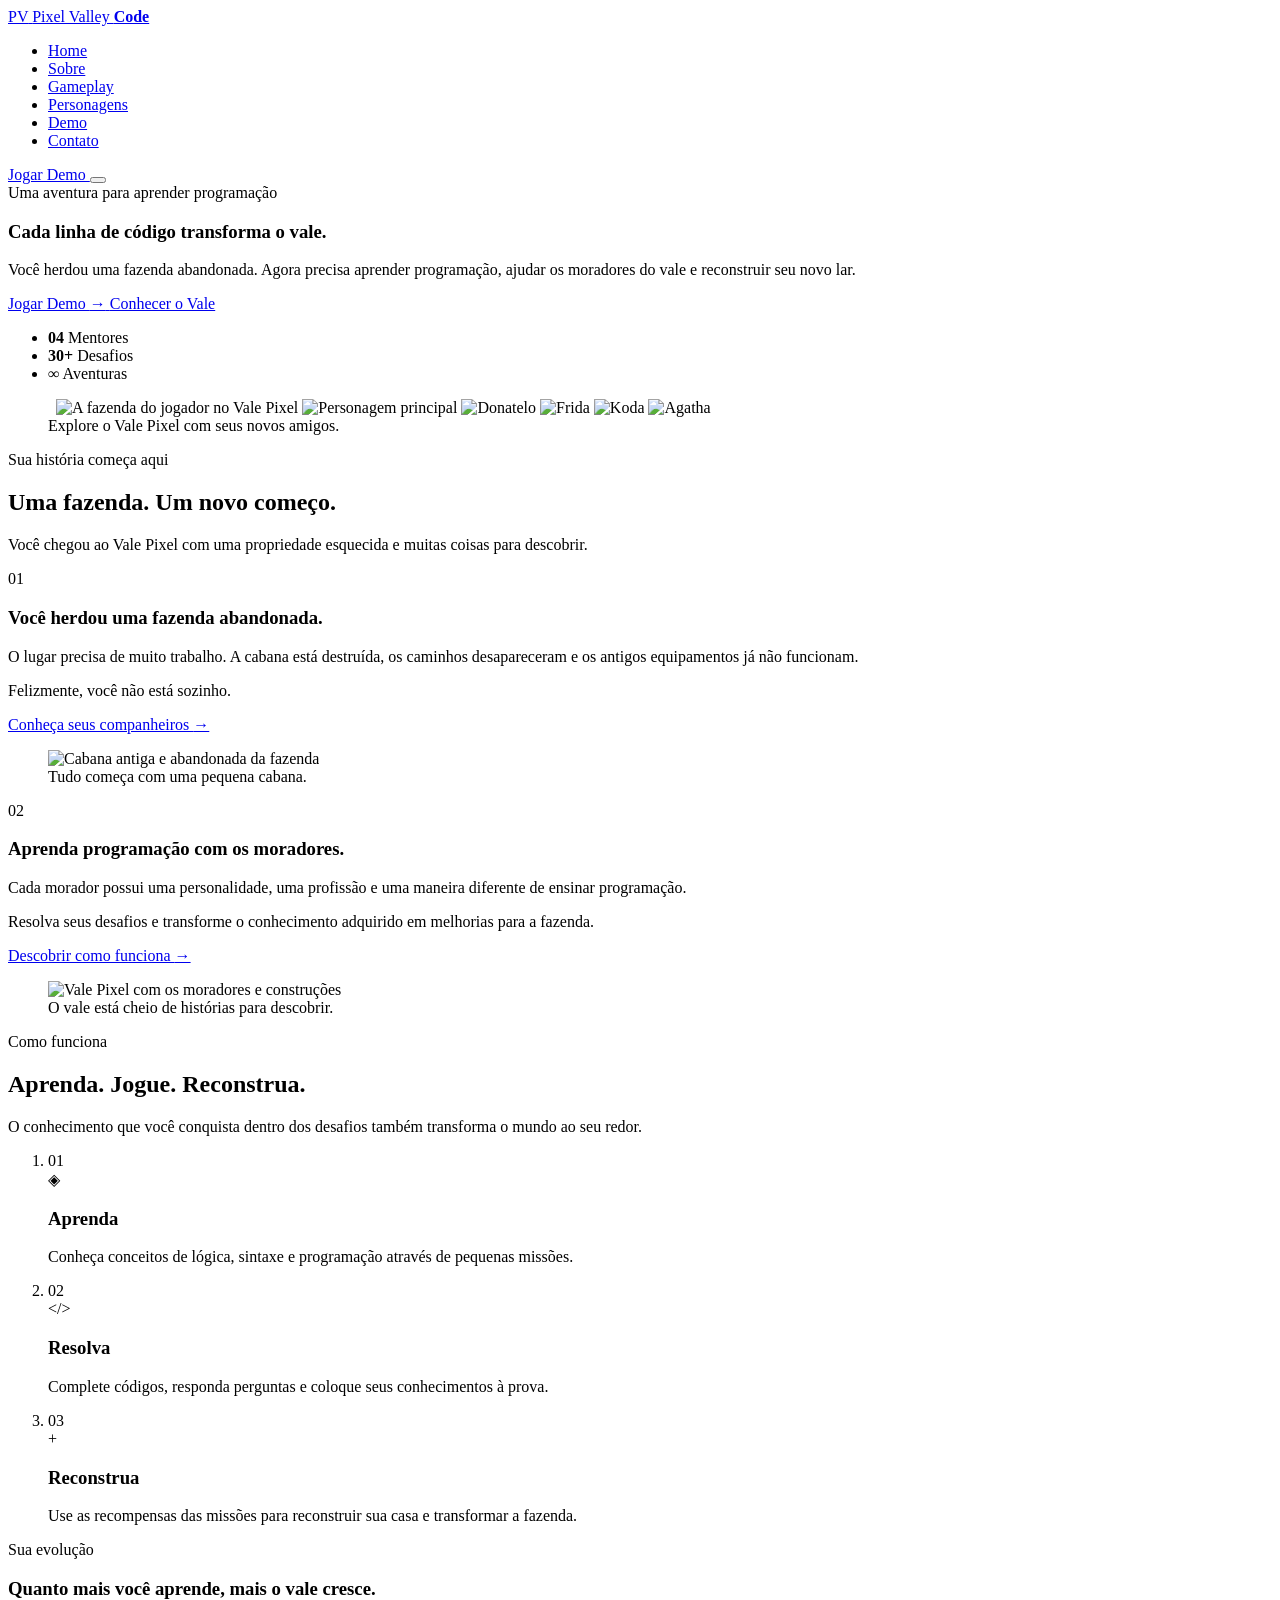
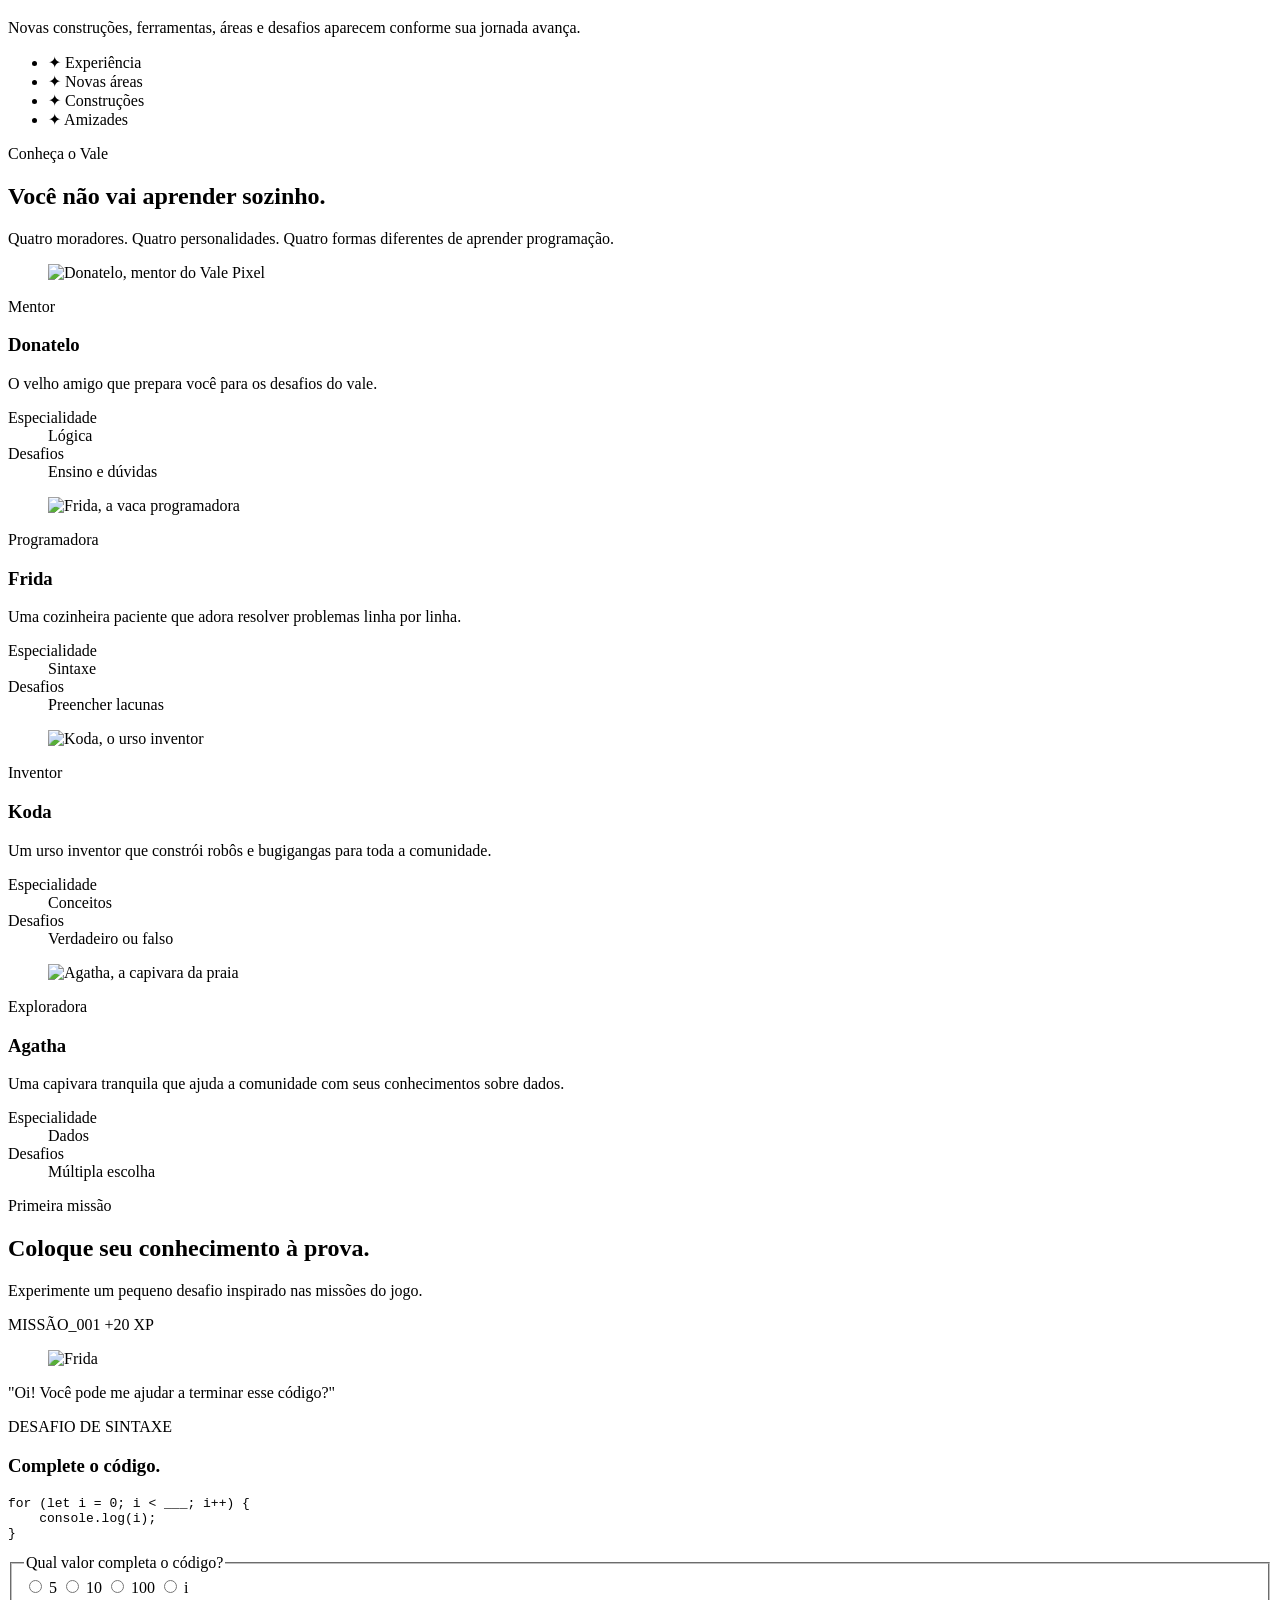
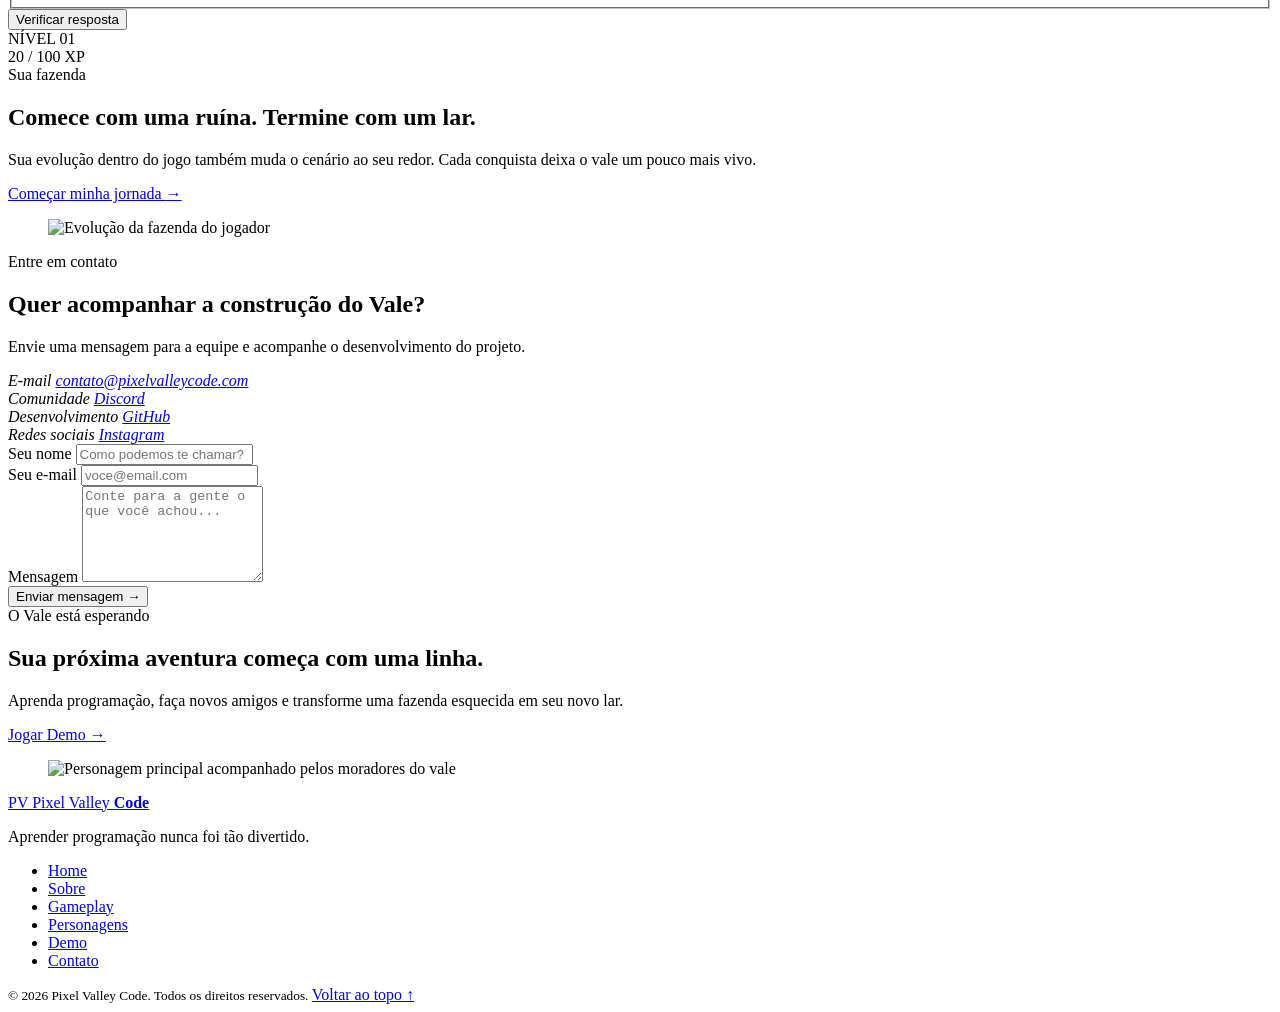
==== pages/index.html @ 8cbbdefa "feat: add initial HTML structure for Pixel Valley Code landing page" ====
<!DOCTYPE html>
<html lang="pt-BR">

<head>
    <meta charset="UTF-8">
    <meta name="viewport" content="width=device-width, initial-scale=1.0">

    <meta
        name="description"
        content="Pixel Valley Code é uma aventura em pixel art onde você aprende programação enquanto reconstrói uma fazenda."
    >

    <meta name="theme-color" content="#0F2F0B">

    <title>Pixel Valley Code — Aprenda. Explore. Construa.</title>

    <link rel="preconnect" href="https://fonts.googleapis.com">
    <link rel="preconnect" href="https://fonts.gstatic.com" crossorigin>

    <link
        href="https://fonts.googleapis.com/css2?family=Inter:wght@400;500;600;700;800;900&family=Silkscreen:wght@400;700&display=swap"
        rel="stylesheet"
    >

    <link rel="stylesheet" href="style.css">
</head>

<body>

    <header class="site-header">

        <div class="container">

            <a href="#home" class="logo" aria-label="Pixel Valley Code - início">

                <span class="logo__pixel">PV</span>

                <span class="logo__text">
                    Pixel Valley
                    <strong>Code</strong>
                </span>

            </a>

            <nav class="site-navigation" aria-label="Navegação principal">

                <ul class="site-navigation__list">

                    <li>
                        <a href="#home" class="site-navigation__link">
                            Home
                        </a>
                    </li>

                    <li>
                        <a href="#sobre" class="site-navigation__link">
                            Sobre
                        </a>
                    </li>

                    <li>
                        <a href="#gameplay" class="site-navigation__link">
                            Gameplay
                        </a>
                    </li>

                    <li>
                        <a href="#personagens" class="site-navigation__link">
                            Personagens
                        </a>
                    </li>

                    <li>
                        <a href="#demo" class="site-navigation__link">
                            Demo
                        </a>
                    </li>

                    <li>
                        <a href="#contato" class="site-navigation__link">
                            Contato
                        </a>
                    </li>

                </ul>

            </nav>

            <a href="#demo" class="button button--small">
                Jogar Demo
            </a>

            <button
                type="button"
                class="menu-toggle"
                aria-label="Abrir menu"
                aria-expanded="false"
                aria-controls="main-navigation"
            >
                <span></span>
                <span></span>
                <span></span>
            </button>

        </div>

    </header>

    <main>

        <section id="home" class="hero">

            <div class="hero__background" aria-hidden="true">

                <span class="hero__sun"></span>

                <span class="hero__cloud hero__cloud--one"></span>
                <span class="hero__cloud hero__cloud--two"></span>

                <span class="hero__mountain hero__mountain--one"></span>
                <span class="hero__mountain hero__mountain--two"></span>

            </div>

            <div class="container hero__container">

                <article class="hero__content">

                    <span class="eyebrow">
                        Uma aventura para aprender programação
                    </span>

                    <h1 class="hero__title">
                        Cada linha de código
                        <span>transforma o vale.</span>
                    </h1>

                    <p class="hero__description">
                        Você herdou uma fazenda abandonada. Agora precisa aprender programação, ajudar os moradores do vale e reconstruir seu novo lar.
                    </p>

                    <div class="hero__actions">

                        <a href="#demo" class="button button--primary">
                            Jogar Demo
                            <span aria-hidden="true">→</span>
                        </a>

                        <a href="#sobre" class="button button--ghost">
                            Conhecer o Vale
                        </a>

                    </div>

                    <ul class="hero__stats" aria-label="Informações sobre o jogo">

                        <li>
                            <strong>04</strong>
                            <span>Mentores</span>
                        </li>

                        <li>
                            <strong>30+</strong>
                            <span>Desafios</span>
                        </li>

                        <li>
                            <strong>∞</strong>
                            <span>Aventuras</span>
                        </li>

                    </ul>

                </article>

                <figure class="hero__scene">

                    <span class="scene__cloud scene__cloud--one" aria-hidden="true"></span>
                    <span class="scene__cloud scene__cloud--two" aria-hidden="true"></span>

                    <img
                        src="assets/images/mountains.png"
                        alt=""
                        class="scene__mountains"
                    >

                    <img
                        src="assets/images/trees.png"
                        alt=""
                        class="scene__trees"
                    >

                    <img
                        src="assets/images/farm.png"
                        alt="A fazenda do jogador no Vale Pixel"
                        class="scene__farm"
                    >

                    <img
                        src="assets/images/player.png"
                        alt="Personagem principal"
                        class="scene__player"
                    >

                    <img
                        src="assets/images/donatelo.png"
                        alt="Donatelo"
                        class="scene__character scene__character--donatelo"
                    >

                    <img
                        src="assets/images/frida.png"
                        alt="Frida"
                        class="scene__character scene__character--frida"
                    >

                    <img
                        src="assets/images/koda.png"
                        alt="Koda"
                        class="scene__character scene__character--koda"
                    >

                    <img
                        src="assets/images/agatha.png"
                        alt="Agatha"
                        class="scene__character scene__character--agatha"
                    >

                    <span class="scene__grass" aria-hidden="true"></span>

                    <figcaption>
                        Explore o Vale Pixel com seus novos amigos.
                    </figcaption>

                </figure>

            </div>

        </section>

        <section id="sobre" class="story section">

            <div class="container">

                <header class="section-header">

                    <span class="eyebrow">
                        Sua história começa aqui
                    </span>

                    <h2>
                        Uma fazenda.
                        <span>Um novo começo.</span>
                    </h2>

                    <p>
                        Você chegou ao Vale Pixel com uma propriedade esquecida e muitas coisas para descobrir.
                    </p>

                </header>

                <div class="story__content">

                    <article class="story__text">

                        <span class="story__number">
                            01
                        </span>

                        <h3>
                            Você herdou uma fazenda abandonada.
                        </h3>

                        <p>
                            O lugar precisa de muito trabalho. A cabana está destruída, os caminhos desapareceram e os antigos equipamentos já não funcionam.
                        </p>

                        <p>
                            Felizmente, você não está sozinho.
                        </p>

                        <a href="#personagens" class="text-link">
                            Conheça seus companheiros
                            <span aria-hidden="true">→</span>
                        </a>

                    </article>

                    <figure class="story__image">

                        <img
                            src="assets/images/cabin-old.png"
                            alt="Cabana antiga e abandonada da fazenda"
                        >

                        <figcaption>
                            Tudo começa com uma pequena cabana.
                        </figcaption>

                    </figure>

                </div>

                <div class="story__content story__content--reverse">

                    <article class="story__text">

                        <span class="story__number">
                            02
                        </span>

                        <h3>
                            Aprenda programação com os moradores.
                        </h3>

                        <p>
                            Cada morador possui uma personalidade, uma profissão e uma maneira diferente de ensinar programação.
                        </p>

                        <p>
                            Resolva seus desafios e transforme o conhecimento adquirido em melhorias para a fazenda.
                        </p>

                        <a href="#gameplay" class="text-link">
                            Descobrir como funciona
                            <span aria-hidden="true">→</span>
                        </a>

                    </article>

                    <figure class="story__image">

                        <img
                            src="assets/images/valley.png"
                            alt="Vale Pixel com os moradores e construções"
                        >

                        <figcaption>
                            O vale está cheio de histórias para descobrir.
                        </figcaption>

                    </figure>

                </div>

            </div>

        </section>

        <section id="gameplay" class="gameplay section">

            <div class="container">

                <header class="section-header section-header--center">

                    <span class="eyebrow">
                        Como funciona
                    </span>

                    <h2>
                        Aprenda.
                        <span>Jogue. Reconstrua.</span>
                    </h2>

                    <p>
                        O conhecimento que você conquista dentro dos desafios também transforma o mundo ao seu redor.
                    </p>

                </header>

                <ol class="gameplay__steps">

                    <li class="gameplay-card">

                        <span class="gameplay-card__number">
                            01
                        </span>

                        <div class="gameplay-card__icon" aria-hidden="true">
                            ◈
                        </div>

                        <h3>
                            Aprenda
                        </h3>

                        <p>
                            Conheça conceitos de lógica, sintaxe e programação através de pequenas missões.
                        </p>

                    </li>

                    <li class="gameplay-card">

                        <span class="gameplay-card__number">
                            02
                        </span>

                        <div class="gameplay-card__icon" aria-hidden="true">
                            &lt;/&gt;
                        </div>

                        <h3>
                            Resolva
                        </h3>

                        <p>
                            Complete códigos, responda perguntas e coloque seus conhecimentos à prova.
                        </p>

                    </li>

                    <li class="gameplay-card">

                        <span class="gameplay-card__number">
                            03
                        </span>

                        <div class="gameplay-card__icon" aria-hidden="true">
                            +
                        </div>

                        <h3>
                            Reconstrua
                        </h3>

                        <p>
                            Use as recompensas das missões para reconstruir sua casa e transformar a fazenda.
                        </p>

                    </li>

                </ol>

                <aside class="gameplay__reward">

                    <div>

                        <span class="eyebrow">
                            Sua evolução
                        </span>

                        <h3>
                            Quanto mais você aprende, mais o vale cresce.
                        </h3>

                        <p>
                            Novas construções, ferramentas, áreas e desafios aparecem conforme sua jornada avança.
                        </p>

                    </div>

                    <ul>

                        <li>
                            <span aria-hidden="true">✦</span>
                            Experiência
                        </li>

                        <li>
                            <span aria-hidden="true">✦</span>
                            Novas áreas
                        </li>

                        <li>
                            <span aria-hidden="true">✦</span>
                            Construções
                        </li>

                        <li>
                            <span aria-hidden="true">✦</span>
                            Amizades
                        </li>

                    </ul>

                </aside>

            </div>

        </section>

        <section id="personagens" class="characters section">

            <div class="container">

                <header class="section-header">

                    <span class="eyebrow">
                        Conheça o Vale
                    </span>

                    <h2>
                        Você não vai
                        <span>aprender sozinho.</span>
                    </h2>

                    <p>
                        Quatro moradores. Quatro personalidades. Quatro formas diferentes de aprender programação.
                    </p>

                </header>

                <div class="characters__grid">

                    <article class="character-card character-card--donatelo">

                        <figure>

                            <img
                                src="assets/images/donatelo.png"
                                alt="Donatelo, mentor do Vale Pixel"
                            >

                        </figure>

                        <div class="character-card__content">

                            <span class="character-card__role">
                                Mentor
                            </span>

                            <h3>
                                Donatelo
                            </h3>

                            <p>
                                O velho amigo que prepara você para os desafios do vale.
                            </p>

                            <dl>

                                <div>
                                    <dt>Especialidade</dt>
                                    <dd>Lógica</dd>
                                </div>

                                <div>
                                    <dt>Desafios</dt>
                                    <dd>Ensino e dúvidas</dd>
                                </div>

                            </dl>

                        </div>

                    </article>

                    <article class="character-card character-card--frida">

                        <figure>

                            <img
                                src="assets/images/frida.png"
                                alt="Frida, a vaca programadora"
                            >

                        </figure>

                        <div class="character-card__content">

                            <span class="character-card__role">
                                Programadora
                            </span>

                            <h3>
                                Frida
                            </h3>

                            <p>
                                Uma cozinheira paciente que adora resolver problemas linha por linha.
                            </p>

                            <dl>

                                <div>
                                    <dt>Especialidade</dt>
                                    <dd>Sintaxe</dd>
                                </div>

                                <div>
                                    <dt>Desafios</dt>
                                    <dd>Preencher lacunas</dd>
                                </div>

                            </dl>

                        </div>

                    </article>

                    <article class="character-card character-card--koda">

                        <figure>

                            <img
                                src="assets/images/koda.png"
                                alt="Koda, o urso inventor"
                            >

                        </figure>

                        <div class="character-card__content">

                            <span class="character-card__role">
                                Inventor
                            </span>

                            <h3>
                                Koda
                            </h3>

                            <p>
                                Um urso inventor que constrói robôs e bugigangas para toda a comunidade.
                            </p>

                            <dl>

                                <div>
                                    <dt>Especialidade</dt>
                                    <dd>Conceitos</dd>
                                </div>

                                <div>
                                    <dt>Desafios</dt>
                                    <dd>Verdadeiro ou falso</dd>
                                </div>

                            </dl>

                        </div>

                    </article>

                    <article class="character-card character-card--agatha">

                        <figure>

                            <img
                                src="assets/images/agatha.png"
                                alt="Agatha, a capivara da praia"
                            >

                        </figure>

                        <div class="character-card__content">

                            <span class="character-card__role">
                                Exploradora
                            </span>

                            <h3>
                                Agatha
                            </h3>

                            <p>
                                Uma capivara tranquila que ajuda a comunidade com seus conhecimentos sobre dados.
                            </p>

                            <dl>

                                <div>
                                    <dt>Especialidade</dt>
                                    <dd>Dados</dd>
                                </div>

                                <div>
                                    <dt>Desafios</dt>
                                    <dd>Múltipla escolha</dd>
                                </div>

                            </dl>

                        </div>

                    </article>

                </div>

            </div>

        </section>

        <section id="demo" class="demo section">

            <div class="container">

                <header class="section-header section-header--center">

                    <span class="eyebrow">
                        Primeira missão
                    </span>

                    <h2>
                        Coloque seu conhecimento
                        <span>à prova.</span>
                    </h2>

                    <p>
                        Experimente um pequeno desafio inspirado nas missões do jogo.
                    </p>

                </header>

                <article class="game-window">

                    <header class="game-window__header">

                        <div class="game-window__dots" aria-hidden="true">
                            <span></span>
                            <span></span>
                            <span></span>
                        </div>

                        <span>
                            MISSÃO_001
                        </span>

                        <span>
                            +20 XP
                        </span>

                    </header>

                    <div class="game-window__body">

                        <div class="game-window__character">

                            <figure>

                                <img
                                    src="assets/images/frida.png"
                                    alt="Frida"
                                >

                            </figure>

                            <p>
                                "Oi! Você pode me ajudar a terminar esse código?"
                            </p>

                        </div>

                        <div class="challenge">

                            <span class="challenge__label">
                                DESAFIO DE SINTAXE
                            </span>

                            <h3>
                                Complete o código.
                            </h3>

                            <pre><code>for (let i = 0; i &lt; <span>___</span>; i++) {
    console.log(i);
}</code></pre>

                            <form class="challenge__form">

                                <fieldset>

                                    <legend>
                                        Qual valor completa o código?
                                    </legend>

                                    <label>
                                        <input
                                            type="radio"
                                            name="demo-answer"
                                            value="5"
                                        >
                                        <span>5</span>
                                    </label>

                                    <label>
                                        <input
                                            type="radio"
                                            name="demo-answer"
                                            value="10"
                                        >
                                        <span>10</span>
                                    </label>

                                    <label>
                                        <input
                                            type="radio"
                                            name="demo-answer"
                                            value="100"
                                        >
                                        <span>100</span>
                                    </label>

                                    <label>
                                        <input
                                            type="radio"
                                            name="demo-answer"
                                            value="i"
                                        >
                                        <span>i</span>
                                    </label>

                                </fieldset>

                                <button
                                    type="button"
                                    class="button button--primary"
                                    id="check-demo"
                                >
                                    Verificar resposta
                                </button>

                            </form>

                            <output
                                id="demo-result"
                                class="challenge__result"
                                aria-live="polite"
                            ></output>

                        </div>

                    </div>

                    <footer class="game-window__footer">

                        <span>
                            NÍVEL 01
                        </span>

                        <div
                            class="experience-bar"
                            aria-label="20 de 100 XP"
                        >
                            <span></span>
                        </div>

                        <span>
                            20 / 100 XP
                        </span>

                    </footer>

                </article>

            </div>

        </section>

        <section class="progress section">

            <div class="container">

                <div class="progress__content">

                    <span class="eyebrow">
                        Sua fazenda
                    </span>

                    <h2>
                        Comece com uma ruína.
                        <span>Termine com um lar.</span>
                    </h2>

                    <p>
                        Sua evolução dentro do jogo também muda o cenário ao seu redor. Cada conquista deixa o vale um pouco mais vivo.
                    </p>

                    <a href="#demo" class="button button--primary">
                        Começar minha jornada
                        <span aria-hidden="true">→</span>
                    </a>

                </div>

                <figure class="progress__scene">

                    <img
                        src="assets/images/farm-evolution.png"
                        alt="Evolução da fazenda do jogador"
                    >

                </figure>

            </div>

        </section>

        <section id="contato" class="contact section">

            <div class="container">

                <header class="section-header">

                    <span class="eyebrow">
                        Entre em contato
                    </span>

                    <h2>
                        Quer acompanhar
                        <span>a construção do Vale?</span>
                    </h2>

                    <p>
                        Envie uma mensagem para a equipe e acompanhe o desenvolvimento do projeto.
                    </p>

                </header>

                <div class="contact__grid">

                    <address class="contact__information">

                        <div>

                            <span class="contact__label">
                                E-mail
                            </span>

                            <a href="mailto:contato@pixelvalleycode.com">
                                contato@pixelvalleycode.com
                            </a>

                        </div>

                        <div>

                            <span class="contact__label">
                                Comunidade
                            </span>

                            <a href="#">
                                Discord
                            </a>

                        </div>

                        <div>

                            <span class="contact__label">
                                Desenvolvimento
                            </span>

                            <a href="#">
                                GitHub
                            </a>

                        </div>

                        <div>

                            <span class="contact__label">
                                Redes sociais
                            </span>

                            <a href="#">
                                Instagram
                            </a>

                        </div>

                    </address>

                    <form class="contact__form">

                        <div class="form-field">

                            <label for="name">
                                Seu nome
                            </label>

                            <input
                                id="name"
                                name="name"
                                type="text"
                                placeholder="Como podemos te chamar?"
                                autocomplete="name"
                                required
                            >

                        </div>

                        <div class="form-field">

                            <label for="email">
                                Seu e-mail
                            </label>

                            <input
                                id="email"
                                name="email"
                                type="email"
                                placeholder="voce@email.com"
                                autocomplete="email"
                                required
                            >

                        </div>

                        <div class="form-field">

                            <label for="message">
                                Mensagem
                            </label>

                            <textarea
                                id="message"
                                name="message"
                                rows="6"
                                placeholder="Conte para a gente o que você achou..."
                                required
                            ></textarea>

                        </div>

                        <button
                            type="submit"
                            class="button button--primary"
                        >
                            Enviar mensagem
                            <span aria-hidden="true">→</span>
                        </button>

                    </form>

                </div>

            </div>

        </section>

        <section class="cta">

            <div class="container">

                <div class="cta__content">

                    <span class="eyebrow">
                        O Vale está esperando
                    </span>

                    <h2>
                        Sua próxima aventura
                        <span>começa com uma linha.</span>
                    </h2>

                    <p>
                        Aprenda programação, faça novos amigos e transforme uma fazenda esquecida em seu novo lar.
                    </p>

                    <a href="#demo" class="button button--primary">
                        Jogar Demo
                        <span aria-hidden="true">→</span>
                    </a>

                </div>

                <figure class="cta__character">

                    <img
                        src="assets/images/player-friends.png"
                        alt="Personagem principal acompanhado pelos moradores do vale"
                    >

                </figure>

            </div>

        </section>

    </main>

    <footer class="site-footer">

        <div class="container">

            <div class="site-footer__main">

                <a href="#home" class="logo">

                    <span class="logo__pixel">PV</span>

                    <span class="logo__text">
                        Pixel Valley
                        <strong>Code</strong>
                    </span>

                </a>

                <p>
                    Aprender programação nunca foi tão divertido.
                </p>

            </div>

            <nav aria-label="Navegação do rodapé">

                <ul>

                    <li>
                        <a href="#home">
                            Home
                        </a>
                    </li>

                    <li>
                        <a href="#sobre">
                            Sobre
                        </a>
                    </li>

                    <li>
                        <a href="#gameplay">
                            Gameplay
                        </a>
                    </li>

                    <li>
                        <a href="#personagens">
                            Personagens
                        </a>
                    </li>

                    <li>
                        <a href="#demo">
                            Demo
                        </a>
                    </li>

                    <li>
                        <a href="#contato">
                            Contato
                        </a>
                    </li>

                </ul>

            </nav>

            <div class="site-footer__bottom">

                <small>
                    © 2026 Pixel Valley Code. Todos os direitos reservados.
                </small>

                <a href="#home">
                    Voltar ao topo ↑
                </a>

            </div>

        </div>

    </footer>

    <script src="script.js"></script>

</body>

</html>
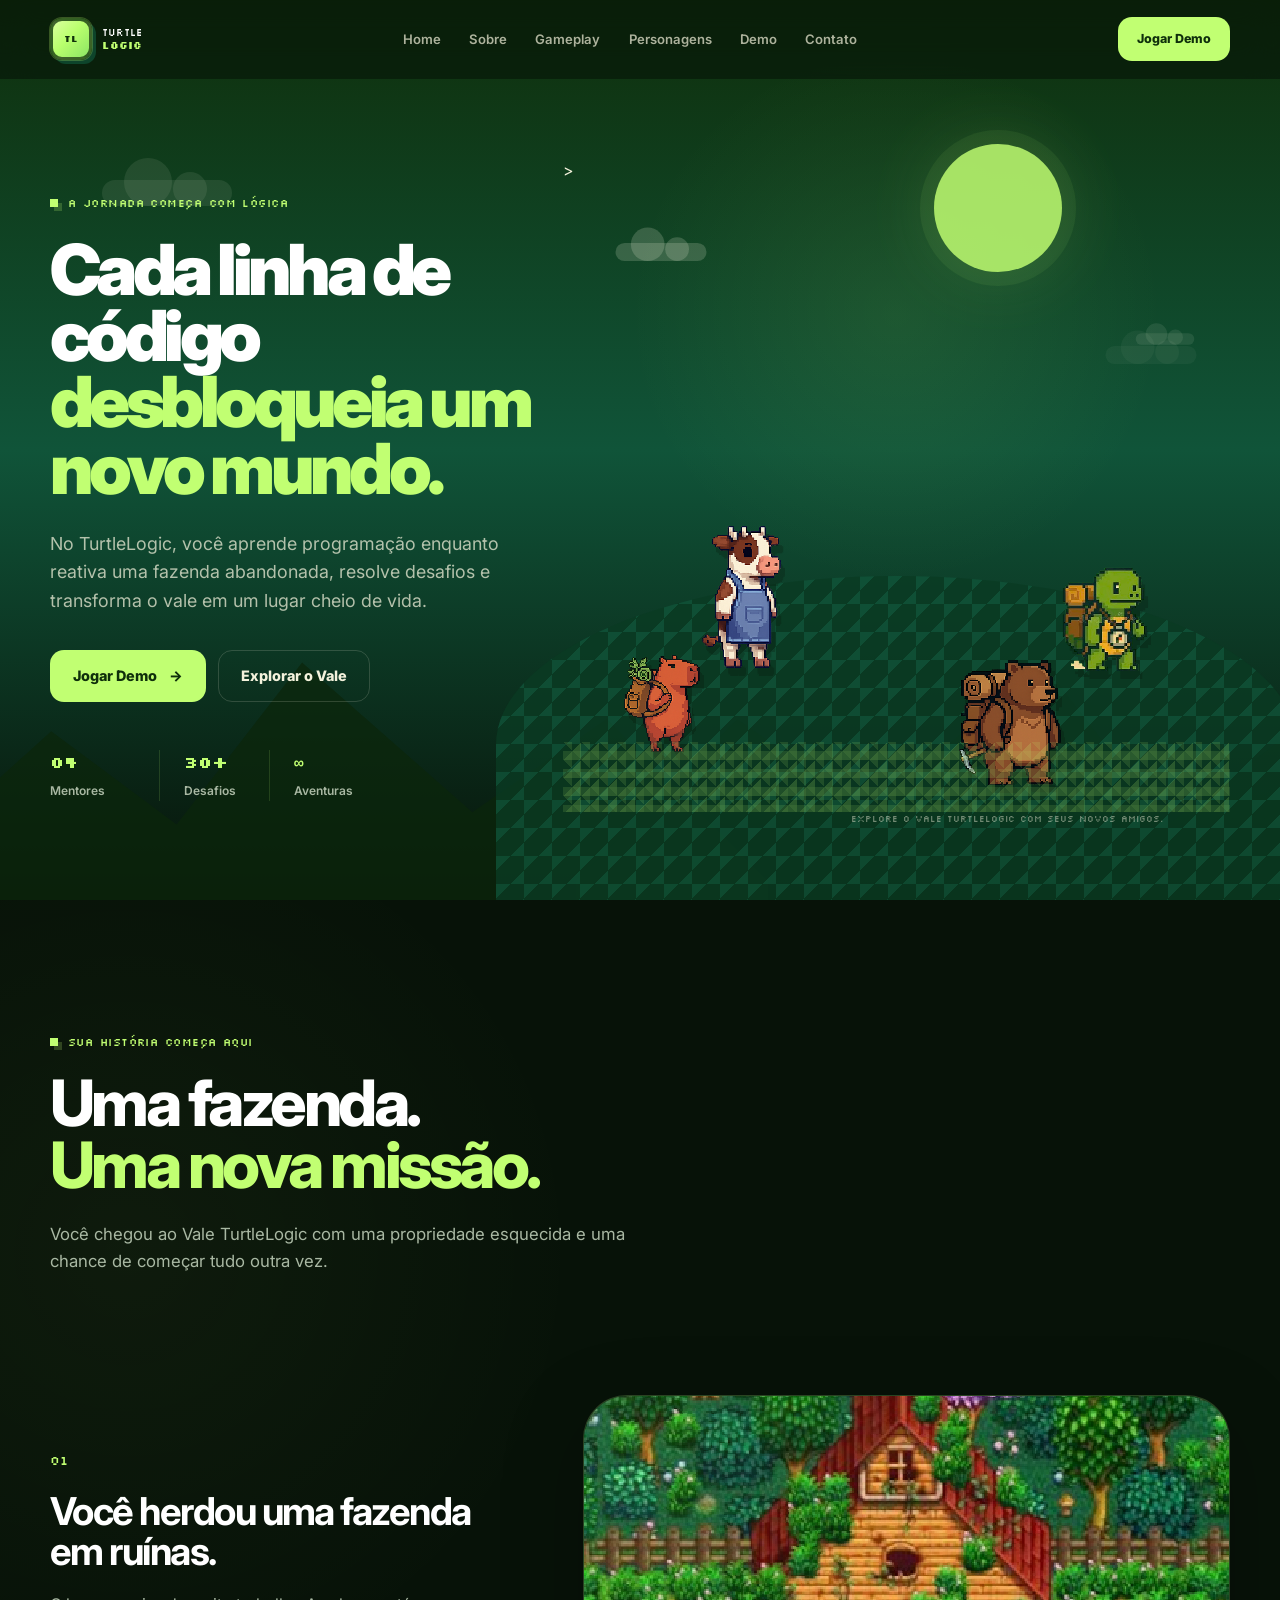
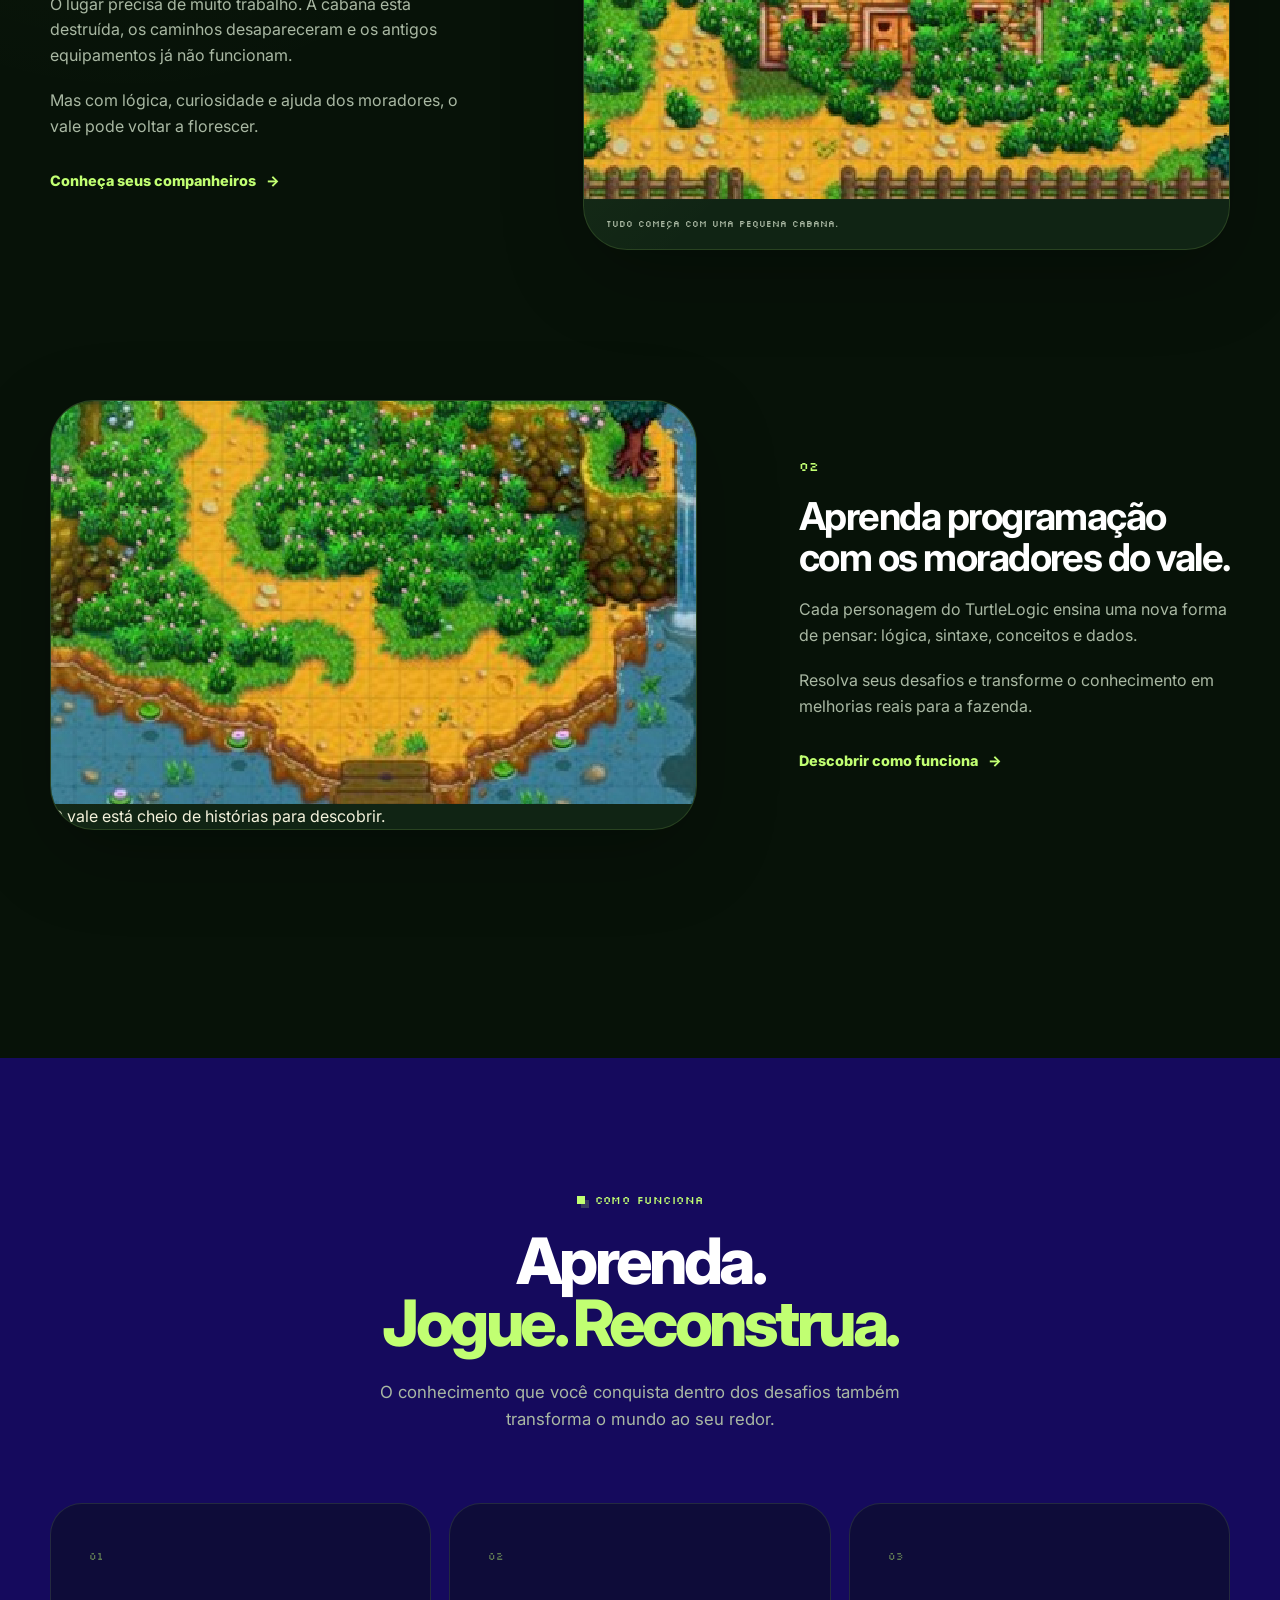
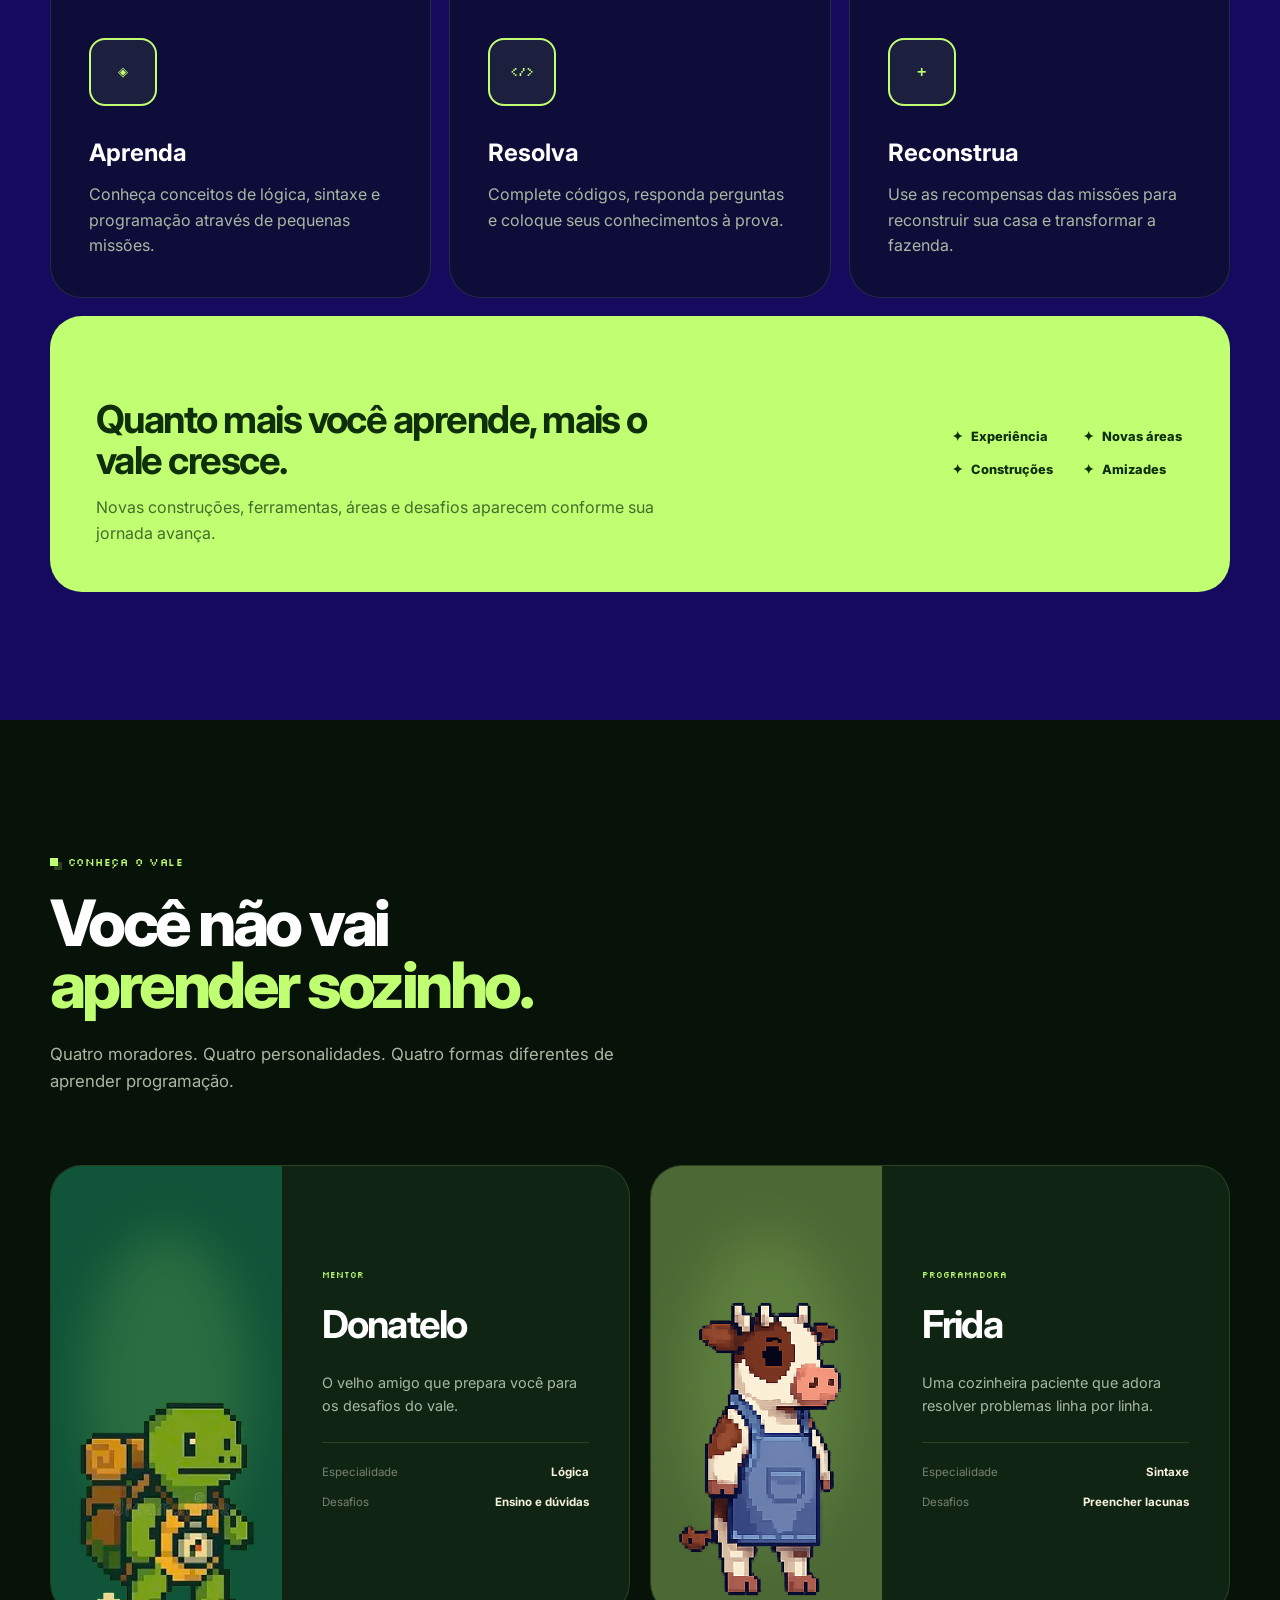
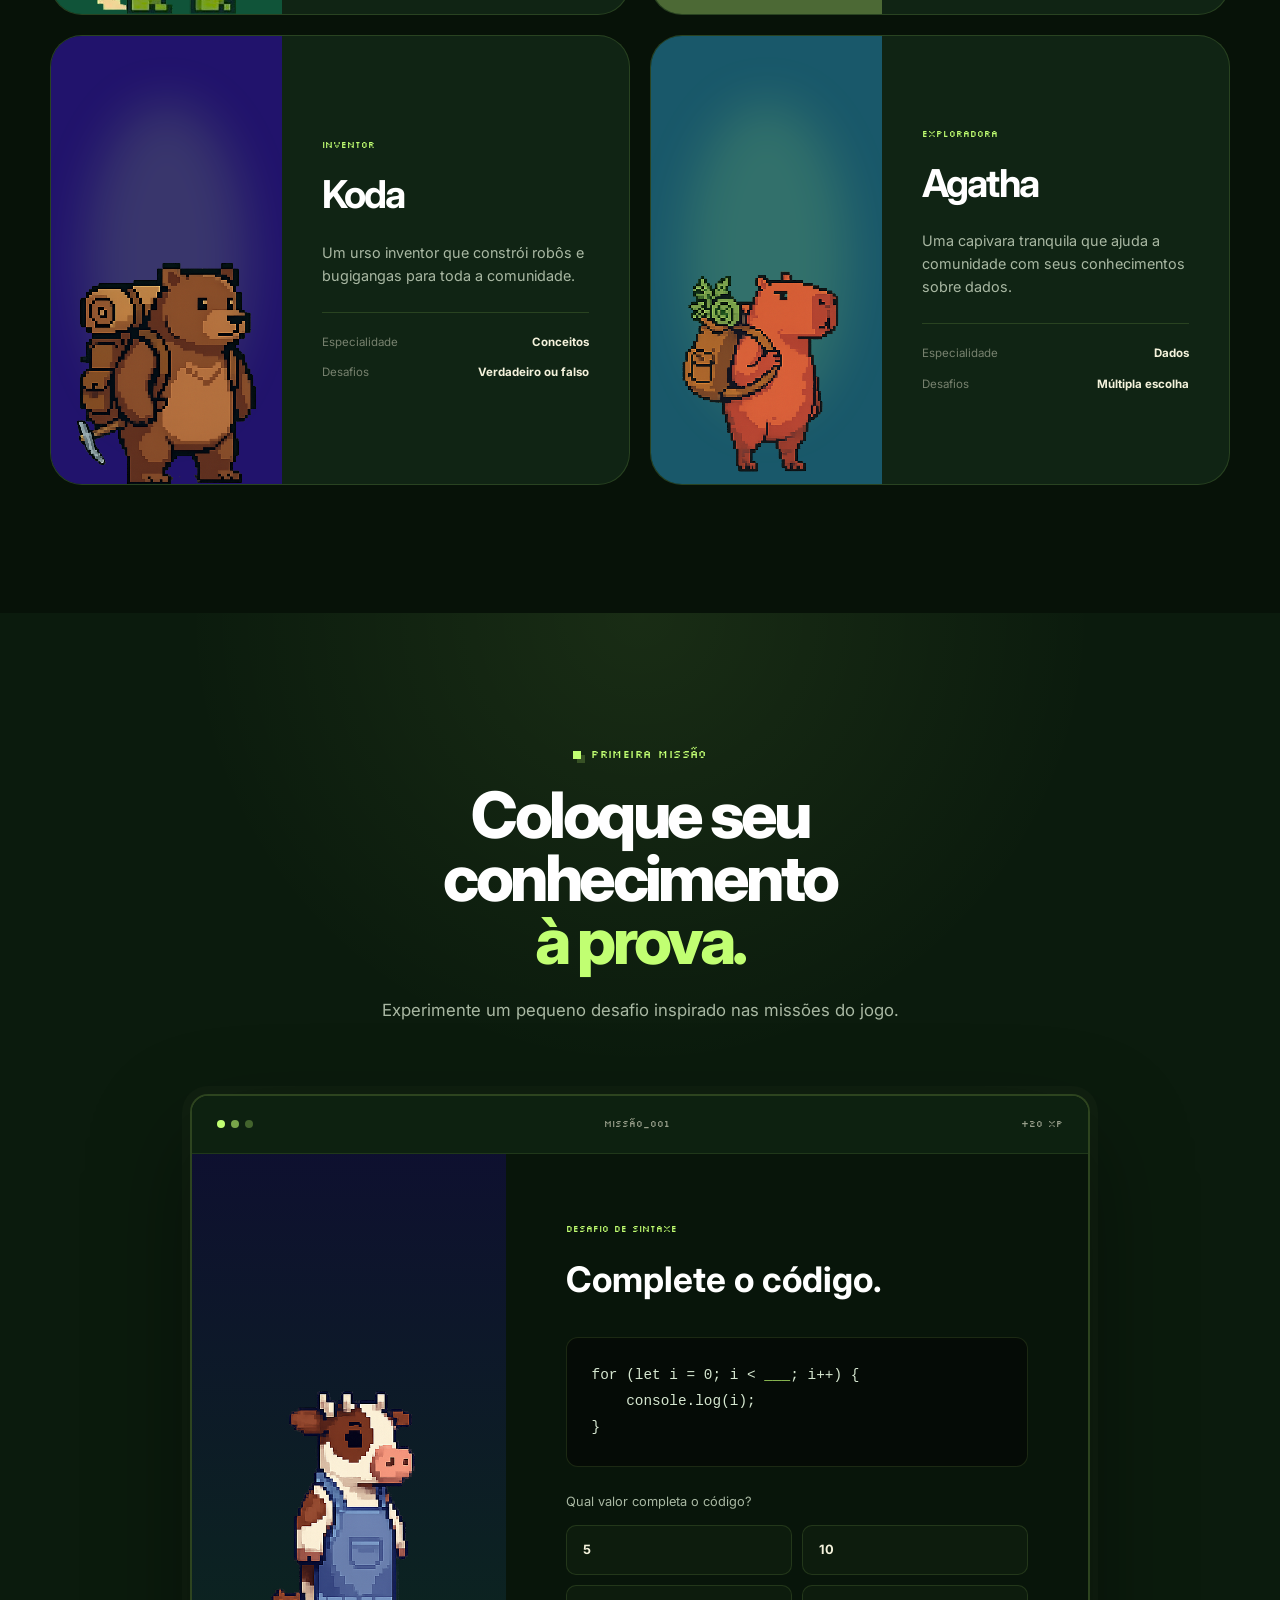
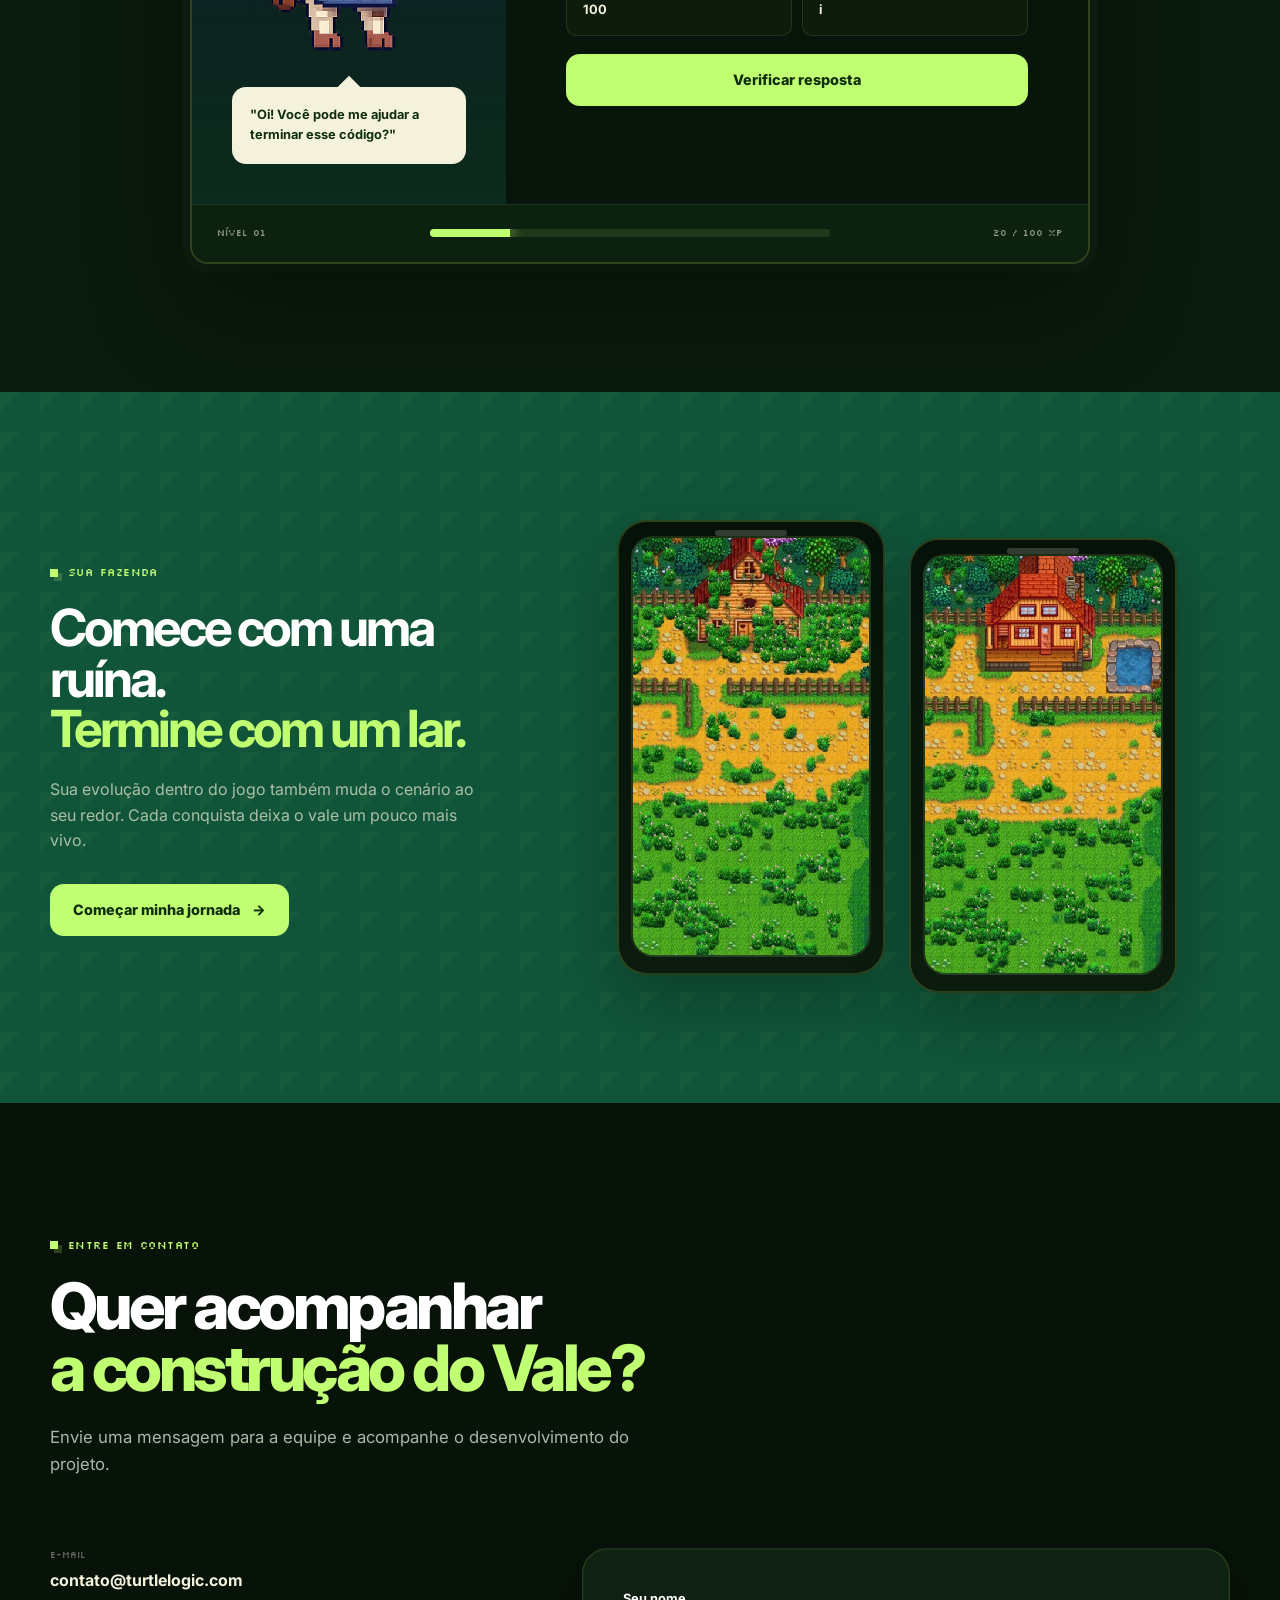
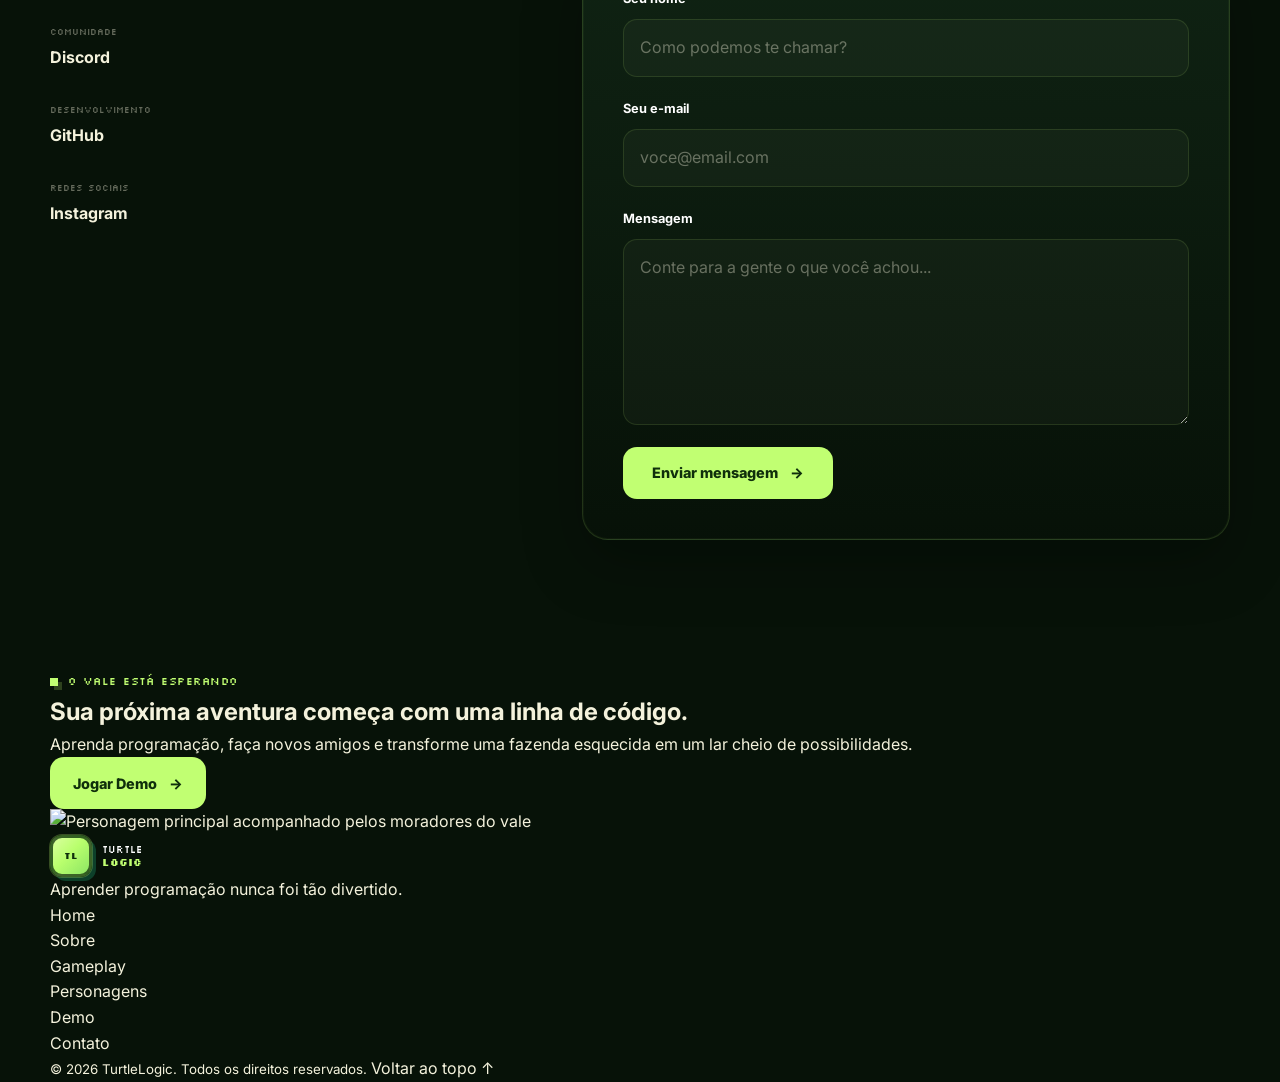
==== commit db3a2a09: "feat: adicionar novos assets e atualizar conteúdo da página inicial para TurtleLogic" ====
--- a/pages/index.html
+++ b/pages/index.html
@@ -7,12 +7,12 @@
 
     <meta
         name="description"
-        content="Pixel Valley Code é uma aventura em pixel art onde você aprende programação enquanto reconstrói uma fazenda."
+        content="TurtleLogic é uma aventura em pixel art onde você aprende programação enquanto reconstrói uma fazenda e transforma o vale."
     >
 
     <meta name="theme-color" content="#0F2F0B">
 
-    <title>Pixel Valley Code — Aprenda. Explore. Construa.</title>
+    <title>TurtleLogic — Aprenda. Explore. Construa.</title>
 
     <link rel="preconnect" href="https://fonts.googleapis.com">
     <link rel="preconnect" href="https://fonts.gstatic.com" crossorigin>
@@ -22,7 +22,7 @@
         rel="stylesheet"
     >
 
-    <link rel="stylesheet" href="style.css">
+    <link rel="stylesheet" href="../assets/styles/styles.css">
 </head>
 
 <body>
@@ -31,13 +31,13 @@
 
         <div class="container">
 
-            <a href="#home" class="logo" aria-label="Pixel Valley Code - início">
-
-                <span class="logo__pixel">PV</span>
+            <a href="#home" class="logo" aria-label="TurtleLogic - início">
+
+                <span class="logo__pixel">TL</span>
 
                 <span class="logo__text">
-                    Pixel Valley
-                    <strong>Code</strong>
+                    Turtle
+                    <strong>Logic</strong>
                 </span>
 
             </a>
@@ -127,16 +127,16 @@
                 <article class="hero__content">
 
                     <span class="eyebrow">
-                        Uma aventura para aprender programação
+                        A jornada começa com lógica
                     </span>
 
                     <h1 class="hero__title">
                         Cada linha de código
-                        <span>transforma o vale.</span>
+                        <span>desbloqueia um novo mundo.</span>
                     </h1>
 
                     <p class="hero__description">
-                        Você herdou uma fazenda abandonada. Agora precisa aprender programação, ajudar os moradores do vale e reconstruir seu novo lar.
+                        No TurtleLogic, você aprende programação enquanto reativa uma fazenda abandonada, resolve desafios e transforma o vale em um lugar cheio de vida.
                     </p>
 
                     <div class="hero__actions">
@@ -147,7 +147,7 @@
                         </a>
 
                         <a href="#sobre" class="button button--ghost">
-                            Conhecer o Vale
+                            Explorar o Vale
                         </a>
 
                     </div>
@@ -190,38 +190,31 @@
                         class="scene__trees"
                     >
 
+                    
+
+                    
+                    >
+
                     <img
-                        src="assets/images/farm.png"
-                        alt="A fazenda do jogador no Vale Pixel"
-                        class="scene__farm"
-                    >
-
-                    <img
-                        src="assets/images/player.png"
-                        alt="Personagem principal"
-                        class="scene__player"
-                    >
-
-                    <img
-                        src="assets/images/donatelo.png"
+                        src="../assets/donatelo.png"
                         alt="Donatelo"
                         class="scene__character scene__character--donatelo"
                     >
 
                     <img
-                        src="assets/images/frida.png"
+                        src="../assets/frida.png"
                         alt="Frida"
                         class="scene__character scene__character--frida"
                     >
 
                     <img
-                        src="assets/images/koda.png"
+                        src="../assets/koda.png"
                         alt="Koda"
                         class="scene__character scene__character--koda"
                     >
 
                     <img
-                        src="assets/images/agatha.png"
+                        src="../assets/agatha.png"
                         alt="Agatha"
                         class="scene__character scene__character--agatha"
                     >
@@ -229,7 +222,7 @@
                     <span class="scene__grass" aria-hidden="true"></span>
 
                     <figcaption>
-                        Explore o Vale Pixel com seus novos amigos.
+                        Explore o Vale TurtleLogic com seus novos amigos.
                     </figcaption>
 
                 </figure>
@@ -250,11 +243,11 @@
 
                     <h2>
                         Uma fazenda.
-                        <span>Um novo começo.</span>
+                        <span>Uma nova missão.</span>
                     </h2>
 
                     <p>
-                        Você chegou ao Vale Pixel com uma propriedade esquecida e muitas coisas para descobrir.
+                        Você chegou ao Vale TurtleLogic com uma propriedade esquecida e uma chance de começar tudo outra vez.
                     </p>
 
                 </header>
@@ -268,7 +261,7 @@
                         </span>
 
                         <h3>
-                            Você herdou uma fazenda abandonada.
+                            Você herdou uma fazenda em ruínas.
                         </h3>
 
                         <p>
@@ -276,7 +269,7 @@
                         </p>
 
                         <p>
-                            Felizmente, você não está sozinho.
+                            Mas com lógica, curiosidade e ajuda dos moradores, o vale pode voltar a florescer.
                         </p>
 
                         <a href="#personagens" class="text-link">
@@ -289,7 +282,7 @@
                     <figure class="story__image">
 
                         <img
-                            src="assets/images/cabin-old.png"
+                            src="../assets/cabanainicio.png"
                             alt="Cabana antiga e abandonada da fazenda"
                         >
 
@@ -310,15 +303,15 @@
                         </span>
 
                         <h3>
-                            Aprenda programação com os moradores.
+                            Aprenda programação com os moradores do vale.
                         </h3>
 
                         <p>
-                            Cada morador possui uma personalidade, uma profissão e uma maneira diferente de ensinar programação.
+                            Cada personagem do TurtleLogic ensina uma nova forma de pensar: lógica, sintaxe, conceitos e dados.
                         </p>
 
                         <p>
-                            Resolva seus desafios e transforme o conhecimento adquirido em melhorias para a fazenda.
+                            Resolva seus desafios e transforme o conhecimento em melhorias reais para a fazenda.
                         </p>
 
                         <a href="#gameplay" class="text-link">
@@ -331,10 +324,8 @@
                     <figure class="story__image">
 
                         <img
-                            src="assets/images/valley.png"
-                            alt="Vale Pixel com os moradores e construções"
-                        >
-
+                            src="../assets/vila.png"
+                        alt="Vale TurtleLogic com os moradores e construções"
                         <figcaption>
                             O vale está cheio de histórias para descobrir.
                         </figcaption>
@@ -508,8 +499,8 @@
                         <figure>
 
                             <img
-                                src="assets/images/donatelo.png"
-                                alt="Donatelo, mentor do Vale Pixel"
+                                src="../assets/donatelo.png"
+                                alt="Donatelo, mentor do Vale TurtleLogic"
                             >
 
                         </figure>
@@ -551,7 +542,7 @@
                         <figure>
 
                             <img
-                                src="assets/images/frida.png"
+                                src="../assets/frida.png"
                                 alt="Frida, a vaca programadora"
                             >
 
@@ -594,7 +585,7 @@
                         <figure>
 
                             <img
-                                src="assets/images/koda.png"
+                                src="../assets/koda.png"
                                 alt="Koda, o urso inventor"
                             >
 
@@ -637,7 +628,7 @@
                         <figure>
 
                             <img
-                                src="assets/images/agatha.png"
+                                src="../assets/agatha.png"
                                 alt="Agatha, a capivara da praia"
                             >
 
@@ -729,7 +720,7 @@
                             <figure>
 
                                 <img
-                                    src="assets/images/frida.png"
+                                    src="../assets/frida.png"
                                     alt="Frida"
                                 >
 
@@ -872,14 +863,27 @@
 
                 </div>
 
-                <figure class="progress__scene">
-
-                    <img
-                        src="assets/images/farm-evolution.png"
-                        alt="Evolução da fazenda do jogador"
-                    >
-
-                </figure>
+                <div class="progress__devices" aria-label="Comparação da fazenda antes e depois">
+
+                    <div class="phone-mockup">
+                        <div class="phone-mockup__screen">
+                            <img
+                                src="../assets/antes.png"
+                                alt="Fazenda antes da reconstrução"
+                            >
+                        </div>
+                    </div>
+
+                    <div class="phone-mockup phone-mockup--after">
+                        <div class="phone-mockup__screen">
+                            <img
+                                src="../assets/depois.png"
+                                alt="Fazenda depois da reconstrução"
+                            >
+                        </div>
+                    </div>
+
+                </div>
 
             </div>
 
@@ -916,8 +920,8 @@
                                 E-mail
                             </span>
 
-                            <a href="mailto:contato@pixelvalleycode.com">
-                                contato@pixelvalleycode.com
+                            <a href="mailto:contato@turtlelogic.com">
+                                contato@turtlelogic.com
                             </a>
 
                         </div>
@@ -1040,11 +1044,11 @@
 
                     <h2>
                         Sua próxima aventura
-                        <span>começa com uma linha.</span>
+                        <span>começa com uma linha de código.</span>
                     </h2>
 
                     <p>
-                        Aprenda programação, faça novos amigos e transforme uma fazenda esquecida em seu novo lar.
+                        Aprenda programação, faça novos amigos e transforme uma fazenda esquecida em um lar cheio de possibilidades.
                     </p>
 
                     <a href="#demo" class="button button--primary">
@@ -1077,11 +1081,11 @@
 
                 <a href="#home" class="logo">
 
-                    <span class="logo__pixel">PV</span>
+                    <span class="logo__pixel">TL</span>
 
                     <span class="logo__text">
-                        Pixel Valley
-                        <strong>Code</strong>
+                        Turtle
+                        <strong>Logic</strong>
                     </span>
 
                 </a>
@@ -1139,7 +1143,7 @@
             <div class="site-footer__bottom">
 
                 <small>
-                    © 2026 Pixel Valley Code. Todos os direitos reservados.
+                    © 2026 TurtleLogic. Todos os direitos reservados.
                 </small>
 
                 <a href="#home">
--- a/assets/styles/styles.css
+++ b/assets/styles/styles.css
@@ -0,0 +1,1418 @@
+:root {
+    --lime: #c1ff72;
+    --green: #105439;
+    --dark-green: #0f2f0b;
+    --purple: #150a5d;
+
+    --cream: #f4f2dc;
+    --white: #ffffff;
+    --muted: #a9b8a3;
+    --line: rgba(193, 255, 114, 0.14);
+
+    --bg: #071208;
+    --bg-soft: #0b1b0d;
+    --bg-card: #102414;
+
+    --font-base: "Inter", sans-serif;
+    --font-pixel: "Silkscreen", monospace;
+
+    --container: 1180px;
+
+    --radius-sm: 12px;
+    --radius-md: 20px;
+    --radius-lg: 32px;
+    --radius-xl: 44px;
+
+    --shadow: 0 24px 80px rgba(0, 0, 0, 0.25);
+
+    --transition: 220ms ease;
+}
+
+* {
+    margin: 0;
+    padding: 0;
+    box-sizing: border-box;
+}
+
+html {
+    scroll-behavior: smooth;
+    scroll-padding-top: 90px;
+}
+
+body {
+    min-width: 320px;
+    background: var(--bg);
+    color: var(--cream);
+    font-family: var(--font-base);
+    line-height: 1.6;
+    overflow-x: hidden;
+}
+
+body::selection {
+    background: var(--lime);
+    color: var(--dark-green);
+}
+
+img {
+    display: block;
+    max-width: 100%;
+}
+
+button,
+input,
+textarea {
+    font: inherit;
+}
+
+button {
+    border: 0;
+}
+
+a {
+    color: inherit;
+    text-decoration: none;
+}
+
+ul,
+ol {
+    list-style: none;
+}
+
+figure {
+    margin: 0;
+}
+
+.container {
+    width: min(calc(100% - 40px), var(--container));
+    margin-inline: auto;
+}
+
+.section {
+    position: relative;
+    padding: clamp(90px, 10vw, 150px) 0;
+}
+
+.eyebrow,
+.section-tag {
+    display: inline-flex;
+    align-items: center;
+    gap: 10px;
+    color: var(--lime);
+    font-family: var(--font-pixel);
+    font-size: 0.7rem;
+    line-height: 1.5;
+    letter-spacing: 0.04em;
+    text-transform: uppercase;
+}
+
+.eyebrow::before,
+.section-tag::before {
+    width: 8px;
+    height: 8px;
+    background: var(--lime);
+    box-shadow: 4px 4px 0 rgba(193, 255, 114, 0.2);
+    content: "";
+}
+
+.section-header {
+    max-width: 720px;
+    margin-bottom: 70px;
+}
+
+.section-header--center {
+    margin-inline: auto;
+    text-align: center;
+}
+
+.section-header h2 {
+    margin-top: 18px;
+    color: var(--white);
+    font-size: clamp(2.3rem, 5vw, 4.5rem);
+    font-weight: 800;
+    line-height: 0.98;
+    letter-spacing: -0.055em;
+}
+
+.section-header h2 span {
+    display: block;
+    color: var(--lime);
+}
+
+.section-header p {
+    max-width: 600px;
+    margin-top: 24px;
+    color: var(--muted);
+    font-size: 1.05rem;
+}
+
+.section-header--center p {
+    margin-inline: auto;
+}
+
+.button {
+    display: inline-flex;
+    min-height: 52px;
+    align-items: center;
+    justify-content: center;
+    gap: 12px;
+    padding: 0 22px;
+    border: 1px solid transparent;
+    border-radius: 14px;
+    background: var(--lime);
+    color: var(--dark-green);
+    font-size: 0.9rem;
+    font-weight: 800;
+    transition:
+        transform var(--transition),
+        box-shadow var(--transition),
+        background var(--transition);
+}
+
+.button:hover {
+    transform: translateY(-3px);
+    box-shadow: 0 12px 30px rgba(193, 255, 114, 0.2);
+}
+
+.button:active {
+    transform: translateY(0);
+}
+
+.button--small {
+    min-height: 44px;
+    padding-inline: 18px;
+    font-size: 0.78rem;
+}
+
+.button--secondary,
+.button--ghost {
+    border-color: rgba(244, 242, 220, 0.16);
+    background: transparent;
+    color: var(--cream);
+}
+
+.button--secondary:hover,
+.button--ghost:hover {
+    border-color: var(--lime);
+    background: rgba(193, 255, 114, 0.06);
+    box-shadow: none;
+}
+
+.text-link {
+    display: inline-flex;
+    align-items: center;
+    gap: 10px;
+    margin-top: 30px;
+    color: var(--lime);
+    font-size: 0.9rem;
+    font-weight: 800;
+}
+
+.text-link span {
+    transition: transform var(--transition);
+}
+
+.text-link:hover span {
+    transform: translateX(5px);
+}
+
+.site-header {
+    position: fixed;
+    z-index: 1000;
+    top: 0;
+    right: 0;
+    left: 0;
+    border-bottom: 1px solid transparent;
+    background: rgba(7, 18, 8, 0.55);
+    backdrop-filter: blur(18px);
+    -webkit-backdrop-filter: blur(18px);
+}
+
+.site-header .container {
+    display: flex;
+    min-height: 78px;
+    align-items: center;
+    justify-content: space-between;
+    gap: 30px;
+}
+
+.logo {
+    display: inline-flex;
+    align-items: center;
+    gap: 10px;
+    flex-shrink: 0;
+}
+
+.logo__pixel {
+    display: grid;
+    width: 42px;
+    height: 42px;
+    place-items: center;
+    border: 3px solid rgba(15, 47, 11, 0.75);
+    border-radius: 12px;
+    background:
+        linear-gradient(135deg, #d9ff9d 0%, #b9ff6d 45%, #8de564 100%);
+    color: var(--dark-green);
+    font-family: var(--font-pixel);
+    font-size: 0.56rem;
+    font-weight: 700;
+    box-shadow:
+        0 0 0 1px rgba(193, 255, 114, 0.25),
+        4px 4px 0 rgba(16, 84, 57, 0.7);
+}
+
+.logo__text {
+    display: flex;
+    flex-direction: column;
+    color: var(--white);
+    font-family: var(--font-pixel);
+    font-size: 0.62rem;
+    line-height: 1.35;
+}
+
+.logo__text strong {
+    color: var(--lime);
+}
+
+.site-navigation__list {
+    display: flex;
+    align-items: center;
+    gap: clamp(16px, 2.2vw, 32px);
+}
+
+.site-navigation__link {
+    position: relative;
+    color: rgba(244, 242, 220, 0.7);
+    font-size: 0.82rem;
+    font-weight: 600;
+    transition: color var(--transition);
+}
+
+.site-navigation__link::after {
+    position: absolute;
+    right: 0;
+    bottom: -9px;
+    left: 0;
+    height: 2px;
+    background: var(--lime);
+    transform: scaleX(0);
+    transform-origin: left;
+    transition: transform var(--transition);
+    content: "";
+}
+
+.site-navigation__link:hover {
+    color: var(--white);
+}
+
+.site-navigation__link:hover::after {
+    transform: scaleX(1);
+}
+
+.menu-toggle {
+    display: none;
+    width: 44px;
+    height: 44px;
+    flex-direction: column;
+    align-items: center;
+    justify-content: center;
+    gap: 5px;
+    border-radius: 12px;
+    background: var(--bg-card);
+    cursor: pointer;
+}
+
+.menu-toggle span {
+    display: block;
+    width: 20px;
+    height: 2px;
+    background: var(--lime);
+}
+
+.hero {
+    position: relative;
+    min-height: 100svh;
+    overflow: hidden;
+    background:
+        radial-gradient(circle at 70% 35%, rgba(193, 255, 114, 0.08), transparent 25%),
+        linear-gradient(180deg, #0f2f0b 0%, #105439 50%, #071208 100%);
+}
+
+.hero__background {
+    position: absolute;
+    inset: 0;
+    overflow: hidden;
+    pointer-events: none;
+}
+
+.hero__sun {
+    position: absolute;
+    top: 16%;
+    right: 17%;
+    width: clamp(90px, 10vw, 150px);
+    aspect-ratio: 1;
+    border-radius: 50%;
+    background: var(--lime);
+    box-shadow:
+        0 0 0 14px rgba(193, 255, 114, 0.08),
+        0 0 80px rgba(193, 255, 114, 0.18);
+    opacity: 0.85;
+}
+
+.hero__cloud,
+.scene__cloud {
+    position: absolute;
+    width: 130px;
+    height: 26px;
+    border-radius: 20px;
+    background: rgba(244, 242, 220, 0.18);
+}
+
+.hero__cloud::before,
+.scene__cloud::before {
+    position: absolute;
+    bottom: 0;
+    left: 22px;
+    width: 48px;
+    height: 48px;
+    border-radius: 50%;
+    background: inherit;
+    content: "";
+}
+
+.hero__cloud::after,
+.scene__cloud::after {
+    position: absolute;
+    right: 25px;
+    bottom: 0;
+    width: 34px;
+    height: 34px;
+    border-radius: 50%;
+    background: inherit;
+    content: "";
+}
+
+.hero__cloud--one {
+    top: 20%;
+    left: 8%;
+    opacity: 0.5;
+}
+
+.hero__cloud--two {
+    top: 38%;
+    right: 5%;
+    transform: scale(0.7);
+    opacity: 0.25;
+}
+
+.hero__mountain {
+    position: absolute;
+    bottom: -15%;
+    width: 70%;
+    height: 45%;
+    background: #0b260b;
+    clip-path: polygon(
+        0 100%,
+        0 65%,
+        20% 25%,
+        34% 48%,
+        48% 8%,
+        67% 45%,
+        82% 22%,
+        100% 62%,
+        100% 100%
+    );
+}
+
+.hero__mountain--one {
+    left: -10%;
+    opacity: 0.75;
+}
+
+.hero__mountain--two {
+    right: -15%;
+    transform: scaleX(-1);
+    opacity: 0.45;
+}
+
+.hero__container {
+    position: relative;
+    z-index: 2;
+    display: grid;
+    min-height: 100svh;
+    grid-template-columns: minmax(0, 0.85fr) minmax(500px, 1.15fr);
+    align-items: center;
+    gap: 20px;
+    padding-top: 90px;
+}
+
+.hero__content {
+    position: relative;
+    z-index: 5;
+    max-width: 650px;
+}
+
+.hero__title {
+    max-width: 720px;
+    margin-top: 22px;
+    color: var(--white);
+    font-size: clamp(3rem, 5.5vw, 6rem);
+    font-weight: 900;
+    line-height: 0.94;
+    letter-spacing: -0.065em;
+}
+
+.hero__title span {
+    display: block;
+    color: var(--lime);
+}
+
+.hero__description {
+    max-width: 570px;
+    margin-top: 28px;
+    color: rgba(244, 242, 220, 0.72);
+    font-size: clamp(1rem, 1.4vw, 1.15rem);
+}
+
+.hero__actions {
+    display: flex;
+    flex-wrap: wrap;
+    gap: 12px;
+    margin-top: 34px;
+}
+
+.hero__stats {
+    display: flex;
+    margin-top: 48px;
+}
+
+.hero__stats li {
+    min-width: 110px;
+    padding-right: 24px;
+    border-right: 1px solid var(--line);
+}
+
+.hero__stats li + li {
+    padding-left: 24px;
+}
+
+.hero__stats li:last-child {
+    border-right: 0;
+}
+
+.hero__stats strong {
+    display: block;
+    color: var(--lime);
+    font-family: var(--font-pixel);
+    font-size: 1rem;
+}
+
+.hero__stats span {
+    display: block;
+    margin-top: 6px;
+    color: var(--muted);
+    font-size: 0.75rem;
+    font-weight: 600;
+}
+
+.hero__scene {
+    position: relative;
+    height: min(720px, 75vh);
+    min-height: 500px;
+    isolation: isolate;
+}
+
+.hero__scene::after {
+    position: absolute;
+    right: -10%;
+    bottom: -12%;
+    left: -10%;
+    height: 50%;
+    z-index: -1;
+    background:
+        linear-gradient(135deg, #105439 25%, transparent 25%) 0 0 / 28px 28px,
+        linear-gradient(315deg, #105439 25%, transparent 25%) 0 0 / 28px 28px,
+        #0a3b23;
+    border-radius: 50% 50% 0 0;
+    opacity: 0.8;
+    content: "";
+}
+
+.scene__mountains {
+    position: absolute;
+    z-index: -3;
+    right: -10%;
+    bottom: 22%;
+    width: 120%;
+    max-width: none;
+    opacity: 0.8;
+}
+
+.scene__trees {
+    position: absolute;
+    z-index: -1;
+    right: -8%;
+    bottom: 18%;
+    width: 112%;
+    max-width: none;
+}
+
+.scene__farm {
+    position: absolute;
+    z-index: 2;
+    right: 4%;
+    bottom: 13%;
+    width: 78%;
+    max-width: none;
+    filter: drop-shadow(0 30px 20px rgba(0, 0, 0, 0.2));
+}
+
+.scene__player,
+.scene__character {
+    position: absolute;
+    z-index: 5;
+    width: 90px;
+    max-width: none;
+    image-rendering: pixelated;
+    filter: drop-shadow(4px 8px 0 rgba(7, 18, 8, 0.25));
+    transition: transform 300ms ease;
+}
+
+.scene__player {
+    right: 42%;
+    bottom: 13%;
+    width: 110px;
+}
+
+.scene__character--donatelo {
+    right: 12%;
+    bottom: 24%;
+}
+
+.scene__character--frida {
+    right: 66%;
+    bottom: 23%;
+}
+
+.scene__character--koda {
+    right: 25%;
+    bottom: 7%;
+    width: 105px;
+}
+
+.scene__character--agatha {
+    right: 78%;
+    bottom: 11%;
+}
+
+.hero__scene:hover .scene__player {
+    transform: translateY(-8px);
+}
+
+.hero__scene:hover .scene__character--donatelo {
+    transform: translateY(-6px) rotate(-2deg);
+}
+
+.hero__scene:hover .scene__character--frida {
+    transform: translateY(-9px) rotate(2deg);
+}
+
+.hero__scene:hover .scene__character--koda {
+    transform: translateY(-7px);
+}
+
+.hero__scene:hover .scene__character--agatha {
+    transform: translateY(-5px);
+}
+
+.scene__grass {
+    position: absolute;
+    z-index: 6;
+    right: 0;
+    bottom: 3%;
+    left: 0;
+    height: 70px;
+    background:
+        linear-gradient(135deg, transparent 50%, rgba(193, 255, 114, 0.5) 50%) 0 0 / 18px 18px,
+        linear-gradient(45deg, transparent 50%, rgba(193, 255, 114, 0.35) 50%) 9px 9px / 18px 18px;
+    opacity: 0.35;
+}
+
+.scene__cloud {
+    z-index: -2;
+}
+
+.scene__cloud--one {
+    top: 12%;
+    left: 5%;
+    transform: scale(0.7);
+}
+
+.scene__cloud--two {
+    top: 25%;
+    right: 0;
+    transform: scale(0.45);
+    opacity: 0.5;
+}
+
+.hero__scene figcaption {
+    position: absolute;
+    right: 10%;
+    bottom: 1%;
+    color: rgba(244, 242, 220, 0.45);
+    font-family: var(--font-pixel);
+    font-size: 0.55rem;
+}
+
+#sobre {
+    background:
+        radial-gradient(circle at 10% 20%, rgba(193, 255, 114, 0.04), transparent 25%),
+        var(--bg);
+}
+
+.story__content {
+    display: grid;
+    grid-template-columns: 0.8fr 1.2fr;
+    align-items: center;
+    gap: clamp(40px, 8vw, 120px);
+    padding: 50px 0 100px;
+}
+
+.story__content--reverse {
+    grid-template-columns: 1.2fr 0.8fr;
+}
+
+.story__content--reverse .story__text {
+    order: 2;
+}
+
+.story__content--reverse .story__image {
+    order: 1;
+}
+
+.story__text {
+    max-width: 500px;
+}
+
+.story__number {
+    display: block;
+    color: var(--lime);
+    font-family: var(--font-pixel);
+    font-size: 0.8rem;
+}
+
+.story__text h3 {
+    margin-top: 20px;
+    color: var(--white);
+    font-size: clamp(1.8rem, 3vw, 2.8rem);
+    line-height: 1.05;
+    letter-spacing: -0.04em;
+}
+
+.story__text p {
+    margin-top: 20px;
+    color: var(--muted);
+}
+
+.story__image {
+    position: relative;
+    overflow: hidden;
+    border: 1px solid var(--line);
+    border-radius: var(--radius-xl);
+    background: var(--bg-card);
+    box-shadow: var(--shadow);
+}
+
+.story__image::after {
+    position: absolute;
+    inset: 0;
+    background: linear-gradient(
+        135deg,
+        rgba(193, 255, 114, 0.08),
+        transparent 50%
+    );
+    pointer-events: none;
+    content: "";
+}
+
+.story__image img {
+    width: 100%;
+    aspect-ratio: 16 / 10;
+    object-fit: cover;
+    image-rendering: pixelated;
+}
+
+.story__image figcaption {
+    padding: 18px 22px;
+    color: var(--muted);
+    font-family: var(--font-pixel);
+    font-size: 0.55rem;
+}
+
+#gameplay {
+    background:
+        linear-gradient(rgba(21, 10, 93, 0.9), rgba(21, 10, 93, 0.95)),
+        var(--purple);
+}
+
+.gameplay__steps {
+    display: grid;
+    grid-template-columns: repeat(3, 1fr);
+    gap: 18px;
+    counter-reset: gameplay;
+}
+
+.gameplay-card {
+    position: relative;
+    min-height: 350px;
+    padding: 38px;
+    overflow: hidden;
+    border: 1px solid rgba(193, 255, 114, 0.12);
+    border-radius: var(--radius-lg);
+    background: rgba(7, 18, 8, 0.42);
+    transition:
+        transform var(--transition),
+        border-color var(--transition),
+        background var(--transition);
+}
+
+.gameplay-card:hover {
+    transform: translateY(-8px);
+    border-color: rgba(193, 255, 114, 0.4);
+    background: rgba(7, 18, 8, 0.65);
+}
+
+.gameplay-card__number {
+    color: rgba(193, 255, 114, 0.45);
+    font-family: var(--font-pixel);
+    font-size: 0.65rem;
+}
+
+.gameplay-card__icon {
+    display: grid;
+    width: 68px;
+    height: 68px;
+    margin-top: 70px;
+    place-items: center;
+    border: 2px solid var(--lime);
+    border-radius: 16px;
+    background: rgba(193, 255, 114, 0.08);
+    color: var(--lime);
+    font-family: var(--font-pixel);
+    font-size: 0.8rem;
+}
+
+.gameplay-card h3 {
+    margin-top: 28px;
+    color: var(--white);
+    font-size: 1.5rem;
+}
+
+.gameplay-card p {
+    margin-top: 10px;
+    color: var(--muted);
+}
+
+.gameplay__reward {
+    display: grid;
+    grid-template-columns: 1fr auto;
+    gap: 50px;
+    margin-top: 18px;
+    padding: 45px;
+    border: 1px solid rgba(193, 255, 114, 0.2);
+    border-radius: var(--radius-lg);
+    background: var(--lime);
+    color: var(--dark-green);
+}
+
+.gameplay__reward h3 {
+    max-width: 620px;
+    margin-top: 12px;
+    font-size: clamp(1.7rem, 3vw, 2.8rem);
+    line-height: 1.05;
+    letter-spacing: -0.04em;
+}
+
+.gameplay__reward p {
+    max-width: 580px;
+    margin-top: 15px;
+    color: rgba(15, 47, 11, 0.7);
+}
+
+.gameplay__reward ul {
+    display: grid;
+    grid-template-columns: repeat(2, 1fr);
+    align-content: center;
+    gap: 12px 30px;
+}
+
+.gameplay__reward li {
+    display: flex;
+    align-items: center;
+    gap: 8px;
+    font-size: 0.8rem;
+    font-weight: 800;
+}
+
+#personagens {
+    background: var(--bg);
+}
+
+.characters__grid {
+    display: grid;
+    grid-template-columns: repeat(2, 1fr);
+    gap: 20px;
+}
+
+.character-card {
+    position: relative;
+    display: grid;
+    min-height: 450px;
+    grid-template-columns: 0.8fr 1.2fr;
+    overflow: hidden;
+    border: 1px solid var(--line);
+    border-radius: var(--radius-lg);
+    background: var(--bg-card);
+    transition:
+        transform 300ms ease,
+        border-color 300ms ease;
+}
+
+.character-card:hover {
+    transform: translateY(-8px);
+    border-color: rgba(193, 255, 114, 0.4);
+}
+
+.character-card figure {
+    position: relative;
+    min-height: 100%;
+    overflow: hidden;
+    background: var(--green);
+}
+
+.character-card figure::before {
+    position: absolute;
+    inset: 15%;
+    border-radius: 50%;
+    background: rgba(193, 255, 114, 0.15);
+    filter: blur(25px);
+    content: "";
+}
+
+.character-card img {
+    position: absolute;
+    z-index: 1;
+    bottom: 0;
+    left: 50%;
+    width: 80%;
+    max-width: 220px;
+    transform: translateX(-50%);
+    image-rendering: pixelated;
+    transition: transform 300ms ease;
+}
+
+.character-card:hover img {
+    transform: translateX(-50%) translateY(-8px);
+}
+
+.character-card__content {
+    display: flex;
+    flex-direction: column;
+    justify-content: center;
+    padding: 40px;
+}
+
+.character-card__role {
+    color: var(--lime);
+    font-family: var(--font-pixel);
+    font-size: 0.55rem;
+    text-transform: uppercase;
+}
+
+.character-card h3 {
+    margin-top: 12px;
+    color: var(--white);
+    font-size: clamp(2rem, 3vw, 3rem);
+    letter-spacing: -0.05em;
+}
+
+.character-card p {
+    margin-top: 15px;
+    color: var(--muted);
+    font-size: 0.9rem;
+}
+
+.character-card dl {
+    display: grid;
+    gap: 12px;
+    margin-top: 25px;
+    padding-top: 20px;
+    border-top: 1px solid var(--line);
+}
+
+.character-card dl div {
+    display: flex;
+    justify-content: space-between;
+    gap: 15px;
+}
+
+.character-card dt {
+    color: rgba(244, 242, 220, 0.45);
+    font-size: 0.72rem;
+}
+
+.character-card dd {
+    color: var(--cream);
+    font-size: 0.72rem;
+    font-weight: 700;
+    text-align: right;
+}
+
+.character-card--frida figure {
+    background: #4c6935;
+}
+
+.character-card--koda figure {
+    background: #21136c;
+}
+
+.character-card--agatha figure {
+    background: #19586a;
+}
+
+#demo {
+    background:
+        radial-gradient(circle at 50% 0, rgba(193, 255, 114, 0.08), transparent 30%),
+        var(--bg-soft);
+}
+
+.game-window {
+    max-width: 900px;
+    margin-inline: auto;
+    overflow: hidden;
+    border: 2px solid rgba(193, 255, 114, 0.2);
+    border-radius: 18px;
+    background: #08150a;
+    box-shadow:
+        0 40px 100px rgba(0, 0, 0, 0.4),
+        0 0 0 8px rgba(193, 255, 114, 0.025);
+}
+
+.game-window__header,
+.game-window__footer {
+    display: flex;
+    min-height: 58px;
+    align-items: center;
+    justify-content: space-between;
+    gap: 20px;
+    padding: 0 25px;
+    border-bottom: 1px solid rgba(193, 255, 114, 0.1);
+    background: #0d2110;
+    color: rgba(244, 242, 220, 0.6);
+    font-family: var(--font-pixel);
+    font-size: 0.55rem;
+}
+
+.game-window__dots {
+    display: flex;
+    gap: 6px;
+}
+
+.game-window__dots span {
+    width: 8px;
+    height: 8px;
+    border-radius: 50%;
+    background: var(--lime);
+}
+
+.game-window__dots span:nth-child(2) {
+    opacity: 0.6;
+}
+
+.game-window__dots span:nth-child(3) {
+    opacity: 0.3;
+}
+
+.game-window__body {
+    display: grid;
+    grid-template-columns: 0.7fr 1.3fr;
+    min-height: 500px;
+}
+
+.game-window__character {
+    display: flex;
+    flex-direction: column;
+    align-items: center;
+    justify-content: flex-end;
+    padding: 40px;
+    background:
+        linear-gradient(
+            180deg,
+            rgba(21, 10, 93, 0.45),
+            rgba(16, 84, 57, 0.35)
+        );
+}
+
+.game-window__character figure {
+    width: min(70%, 220px);
+}
+
+.game-window__character img {
+    width: 100%;
+    image-rendering: pixelated;
+}
+
+.game-window__character p {
+    position: relative;
+    width: 100%;
+    margin-top: 20px;
+    padding: 18px;
+    border-radius: 14px;
+    background: var(--cream);
+    color: var(--dark-green);
+    font-size: 0.8rem;
+    font-weight: 700;
+}
+
+.game-window__character p::after {
+    position: absolute;
+    top: -8px;
+    left: 50%;
+    width: 16px;
+    height: 16px;
+    background: var(--cream);
+    transform: translateX(-50%) rotate(45deg);
+    content: "";
+}
+
+.challenge {
+    padding: clamp(30px, 5vw, 60px);
+}
+
+.challenge__label {
+    color: var(--lime);
+    font-family: var(--font-pixel);
+    font-size: 0.55rem;
+}
+
+.challenge h3 {
+    margin-top: 12px;
+    color: var(--white);
+    font-size: clamp(1.5rem, 3vw, 2.2rem);
+}
+
+.challenge pre {
+    margin-top: 30px;
+    padding: 25px;
+    overflow-x: auto;
+    border: 1px solid rgba(193, 255, 114, 0.12);
+    border-radius: 12px;
+    background: #050b06;
+    color: #d6e7d0;
+    font-family: monospace;
+    font-size: 0.9rem;
+    line-height: 1.8;
+}
+
+.challenge pre span {
+    color: var(--lime);
+}
+
+.challenge__form fieldset {
+    display: grid;
+    grid-template-columns: repeat(2, 1fr);
+    gap: 10px;
+    margin-top: 25px;
+    border: 0;
+}
+
+.challenge__form legend {
+    margin-bottom: 12px;
+    color: var(--muted);
+    font-size: 0.8rem;
+}
+
+.challenge__form label {
+    position: relative;
+    cursor: pointer;
+}
+
+.challenge__form input {
+    position: absolute;
+    opacity: 0;
+}
+
+.challenge__form label span {
+    display: block;
+    padding: 14px 16px;
+    border: 1px solid rgba(193, 255, 114, 0.12);
+    border-radius: 10px;
+    background: rgba(193, 255, 114, 0.03);
+    color: var(--cream);
+    font-size: 0.8rem;
+    font-weight: 700;
+    transition: all var(--transition);
+}
+
+.challenge__form input:checked + span {
+    border-color: var(--lime);
+    background: rgba(193, 255, 114, 0.1);
+    color: var(--lime);
+}
+
+.challenge__form label:hover span {
+    border-color: rgba(193, 255, 114, 0.35);
+}
+
+.challenge__form .button {
+    width: 100%;
+    margin-top: 18px;
+}
+
+.challenge__result {
+    display: block;
+    min-height: 20px;
+    margin-top: 18px;
+    color: var(--lime);
+    font-family: var(--font-pixel);
+    font-size: 0.6rem;
+}
+
+.game-window__footer {
+    border-top: 1px solid rgba(193, 255, 114, 0.1);
+    border-bottom: 0;
+}
+
+.experience-bar {
+    flex: 1;
+    max-width: 400px;
+    height: 8px;
+    overflow: hidden;
+    border-radius: 20px;
+    background: rgba(193, 255, 114, 0.1);
+}
+
+.experience-bar span {
+    display: block;
+    width: 20%;
+    height: 100%;
+    background: var(--lime);
+    box-shadow: 0 0 15px var(--lime);
+}
+
+.progress {
+    overflow: hidden;
+    background: var(--green);
+}
+
+.progress::before {
+    position: absolute;
+    inset: 0;
+    background:
+        linear-gradient(
+            135deg,
+            rgba(193, 255, 114, 0.04) 25%,
+            transparent 25%
+        ) 0 0 / 40px 40px;
+    content: "";
+}
+
+.progress .container {
+    position: relative;
+    display: grid;
+    grid-template-columns: 0.8fr 1.2fr;
+    align-items: center;
+    gap: 70px;
+}
+
+.progress__content {
+    position: relative;
+    z-index: 2;
+}
+
+.progress__content h2 {
+    margin-top: 18px;
+    color: var(--white);
+    font-size: clamp(2.4rem, 4vw, 4.5rem);
+    line-height: 0.98;
+    letter-spacing: -0.06em;
+}
+
+.progress__content h2 span {
+    display: block;
+    color: var(--lime);
+}
+
+.progress__content p {
+    max-width: 500px;
+    margin-top: 24px;
+    color: rgba(244, 242, 220, 0.68);
+}
+
+.progress__content .button {
+    margin-top: 30px;
+}
+
+.progress__devices {
+    display: grid;
+    grid-template-columns: repeat(2, minmax(170px, 1fr));
+    gap: 24px;
+    align-items: end;
+    max-width: 560px;
+    margin-inline: auto;
+}
+
+.phone-mockup {
+    position: relative;
+    padding: 14px 12px 16px;
+    border: 2px solid rgba(193, 255, 114, 0.18);
+    border-radius: 30px;
+    background: linear-gradient(180deg, #061209 0%, #0b1b0d 100%);
+    box-shadow: 0 26px 60px rgba(0, 0, 0, 0.22);
+}
+
+.phone-mockup::before {
+    position: absolute;
+    top: 8px;
+    left: 50%;
+    width: 72px;
+    height: 6px;
+    border-radius: 999px;
+    background: rgba(244, 242, 220, 0.18);
+    transform: translateX(-50%);
+    content: "";
+}
+
+.phone-mockup__screen {
+    overflow: hidden;
+    border: 2px solid rgba(193, 255, 114, 0.12);
+    border-radius: 22px;
+    background: linear-gradient(180deg, rgba(16, 84, 57, 0.28), rgba(7, 18, 8, 0.8));
+    aspect-ratio: 9 / 15.8;
+}
+
+.phone-mockup__screen img {
+    width: 100%;
+    height: 100%;
+    object-fit: cover;
+    image-rendering: pixelated;
+    filter: drop-shadow(0 12px 28px rgba(0, 0, 0, 0.15));
+}
+
+.phone-mockup--after {
+    transform: translateY(18px);
+}
+
+@media (max-width: 760px) {
+    .progress .container {
+        grid-template-columns: 1fr;
+    }
+
+    .progress__devices {
+        max-width: 420px;
+    }
+}
+
+#contato {
+    background: var(--bg);
+}
+
+.contact__grid {
+    display: grid;
+    grid-template-columns: 0.8fr 1.2fr;
+    gap: 100px;
+}
+
+.contact__information {
+    display: flex;
+    flex-direction: column;
+    gap: 32px;
+    font-style: normal;
+}
+
+.contact__information > div {
+    display: flex;
+    flex-direction: column;
+    gap: 6px;
+}
+
+.contact__label {
+    color: rgba(244, 242, 220, 0.4);
+    font-family: var(--font-pixel);
+    font-size: 0.55rem;
+    text-transform: uppercase;
+}
+
+.contact__information a {
+    width: fit-content;
+    color: var(--cream);
+    font-size: 1rem;
+    font-weight: 700;
+    transition: color var(--transition);
+}
+
+.contact__information a:hover {
+    color: var(--lime);
+}
+
+.contact__form {
+    display: flex;
+    flex-direction: column;
+    gap: 22px;
+    padding: 40px;
+    border: 1px solid rgba(193, 255, 114, 0.14);
+    border-radius: 26px;
+    background:
+        linear-gradient(180deg, rgba(16, 36, 20, 0.96), rgba(7, 18, 8, 0.96));
+    box-shadow:
+        0 24px 60px rgba(0, 0, 0, 0.28),
+        inset 0 0 0 1px rgba(193, 255, 114, 0.04);
+}
+
+.form-field {
+    display: flex;
+    flex-direction: column;
+    gap: 10px;
+}
+
+.form-field label {
+    color: var(--white);
+    font-size: 0.8rem;
+    font-weight: 700;
+}
+
+.form-field input,
+.form-field textarea {
+    width: 100%;
+    padding: 15px 16px;
+    border: 1px solid rgba(193, 255, 114, 0.12);
+    border-radius: 14px;
+    background: rgba(244, 242, 220, 0.03);
+    color: var(--cream);
+    transition:
+        border-color var(--transition),
+        box-shadow var(--transition),
+        transform var(--transition);
+}
+
+.form-field input::placeholder,
+.form-field textarea::placeholder {
+    color: rgba(244, 242, 220, 0.38);
+}
+
+.form-field input:focus,
+.form-field textarea:focus {
+    outline: none;
+    border-color: rgba(193, 255, 114, 0.52);
+    box-shadow: 0 0 0 4px rgba(193, 255, 114, 0.08);
+    background: rgba(193, 255, 114, 0.02);
+}
+
+.form-field textarea {
+    min-height: 150px;
+    resize: vertical;
+}
+
+.contact__form .button {
+    align-self: flex-start;
+    min-width: 210px;
+}
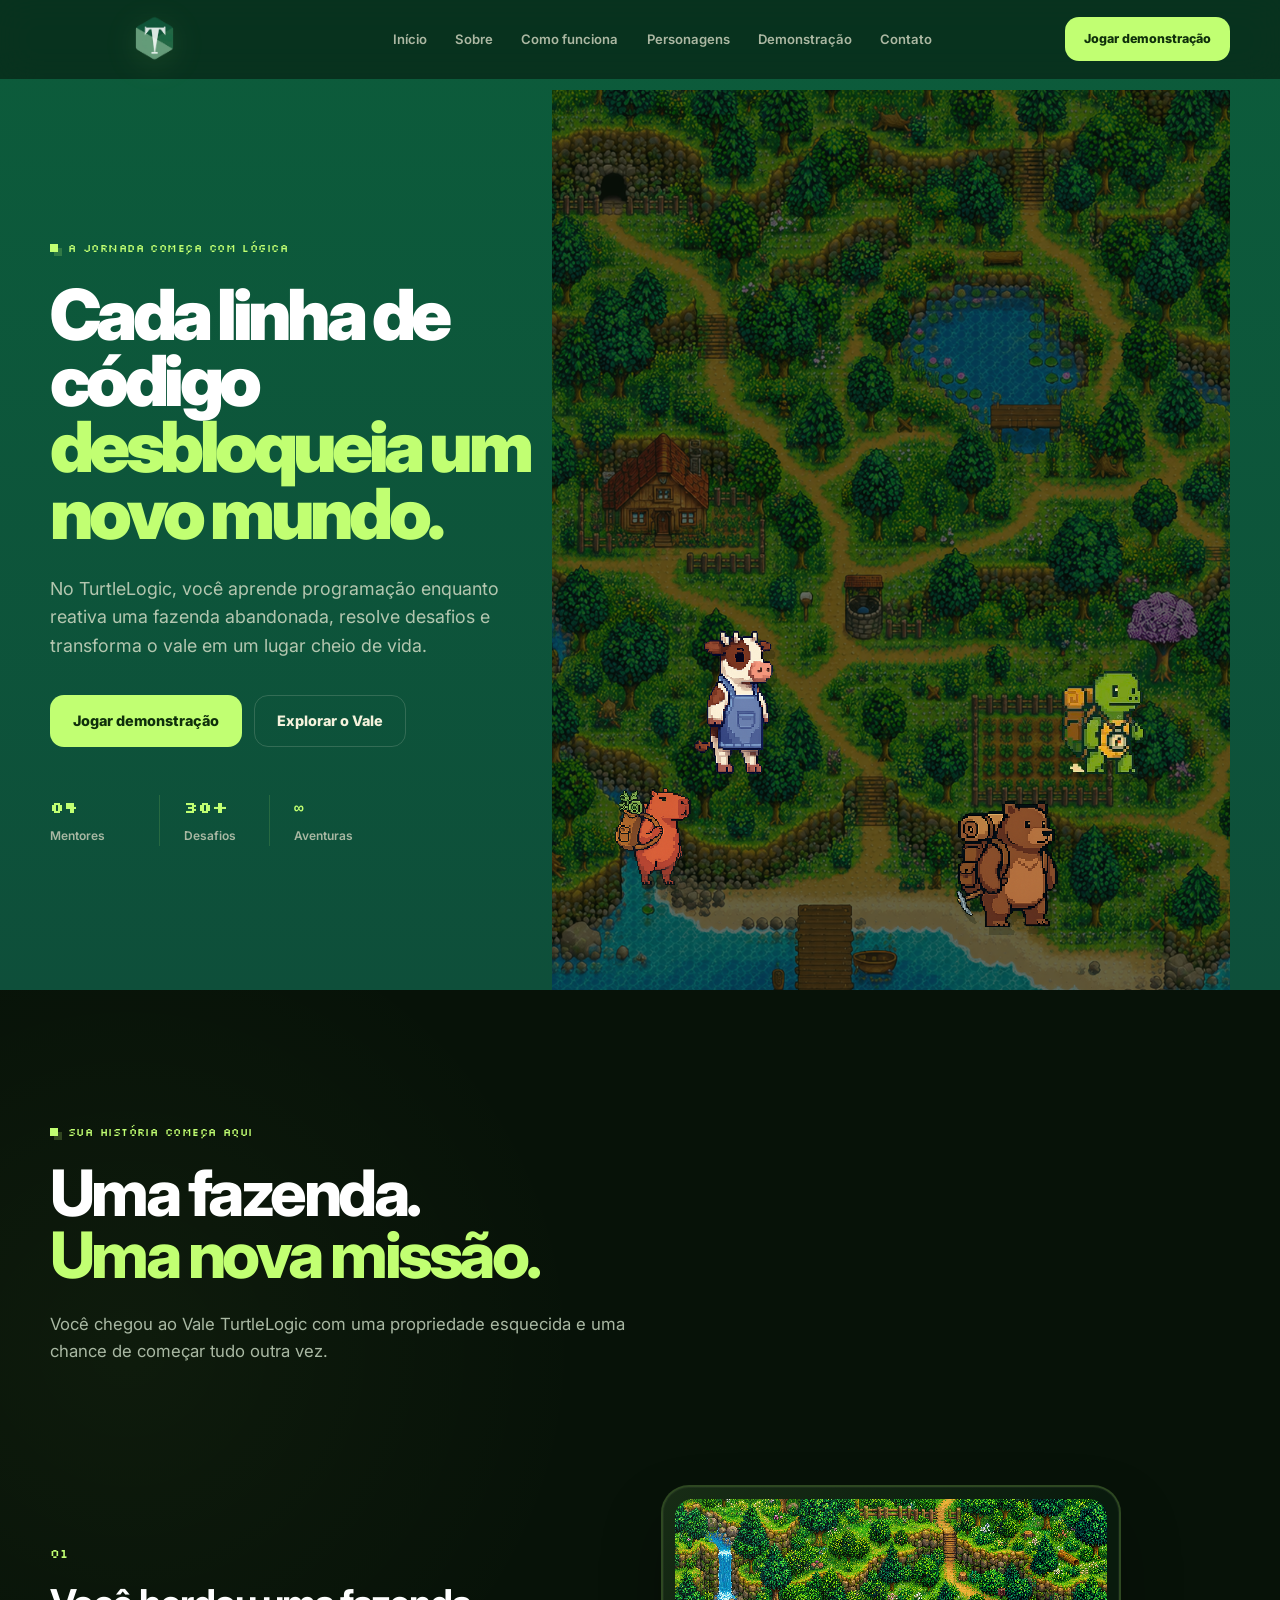
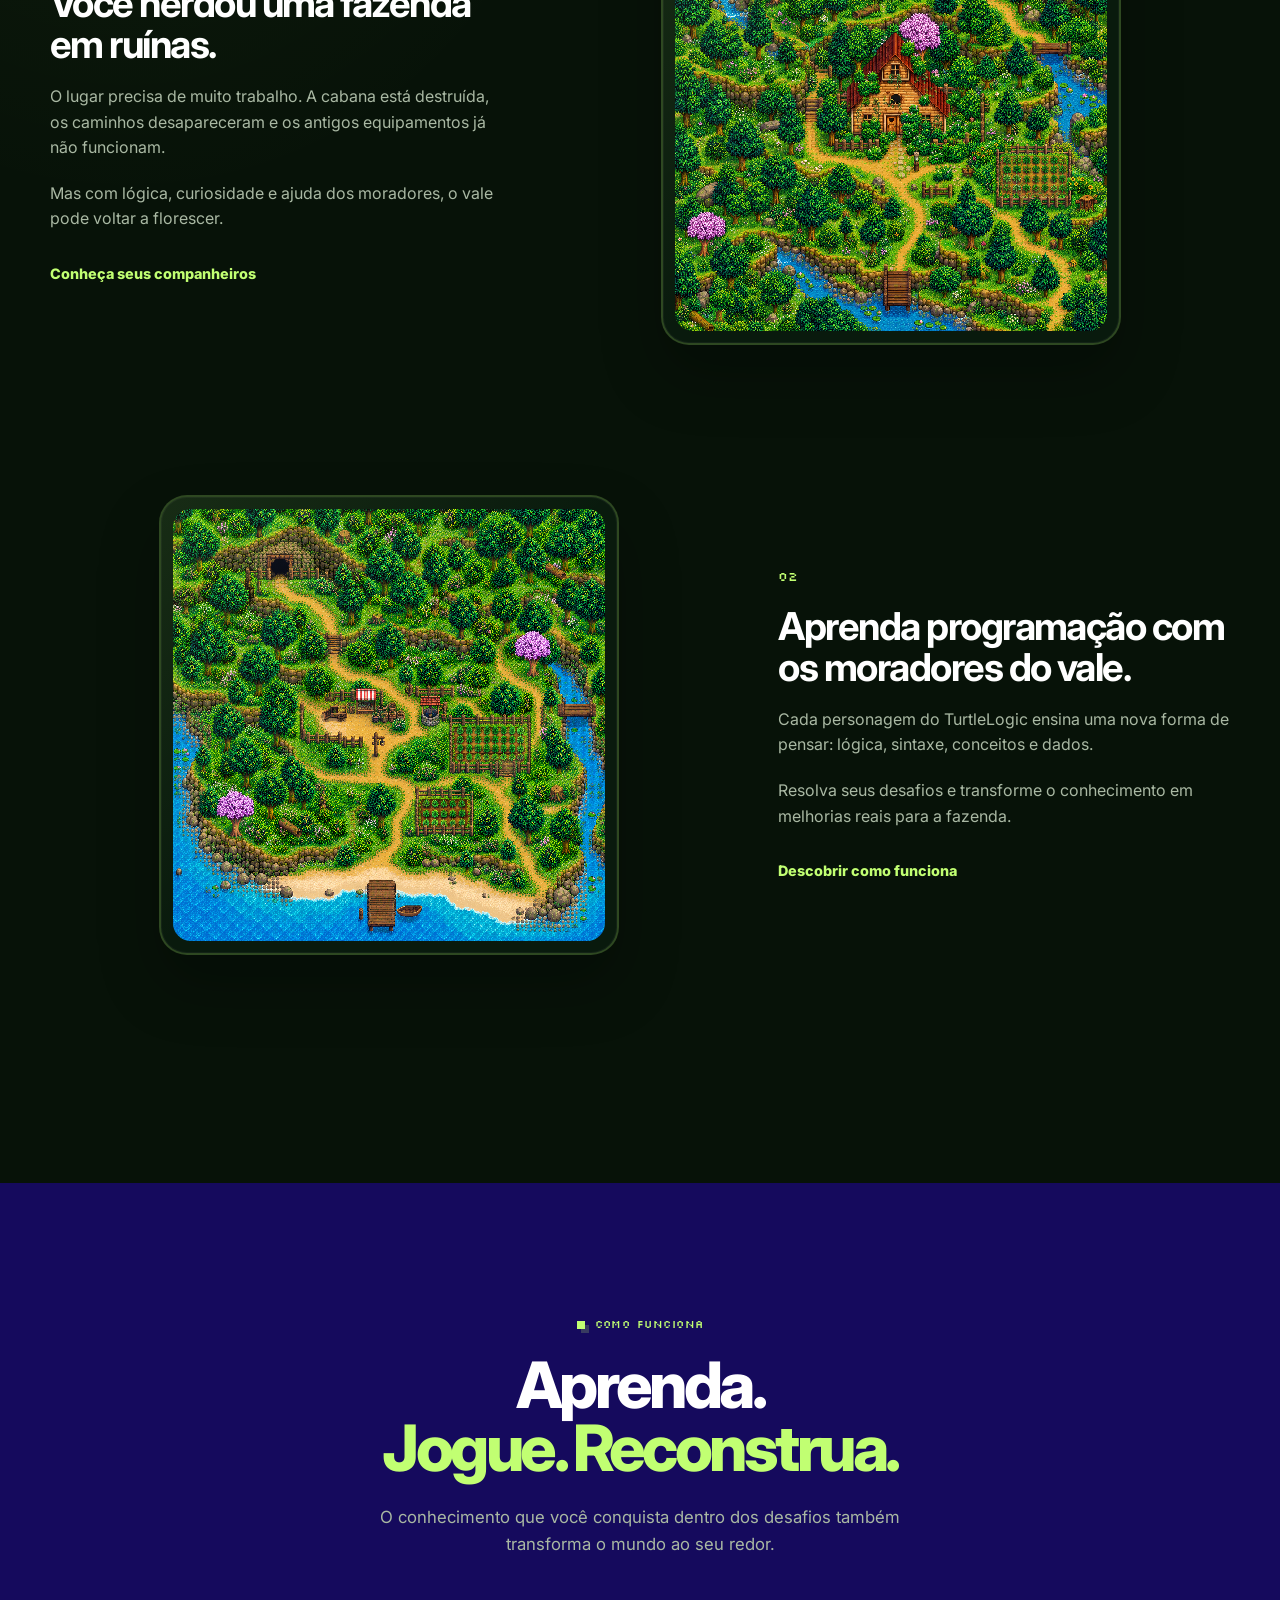
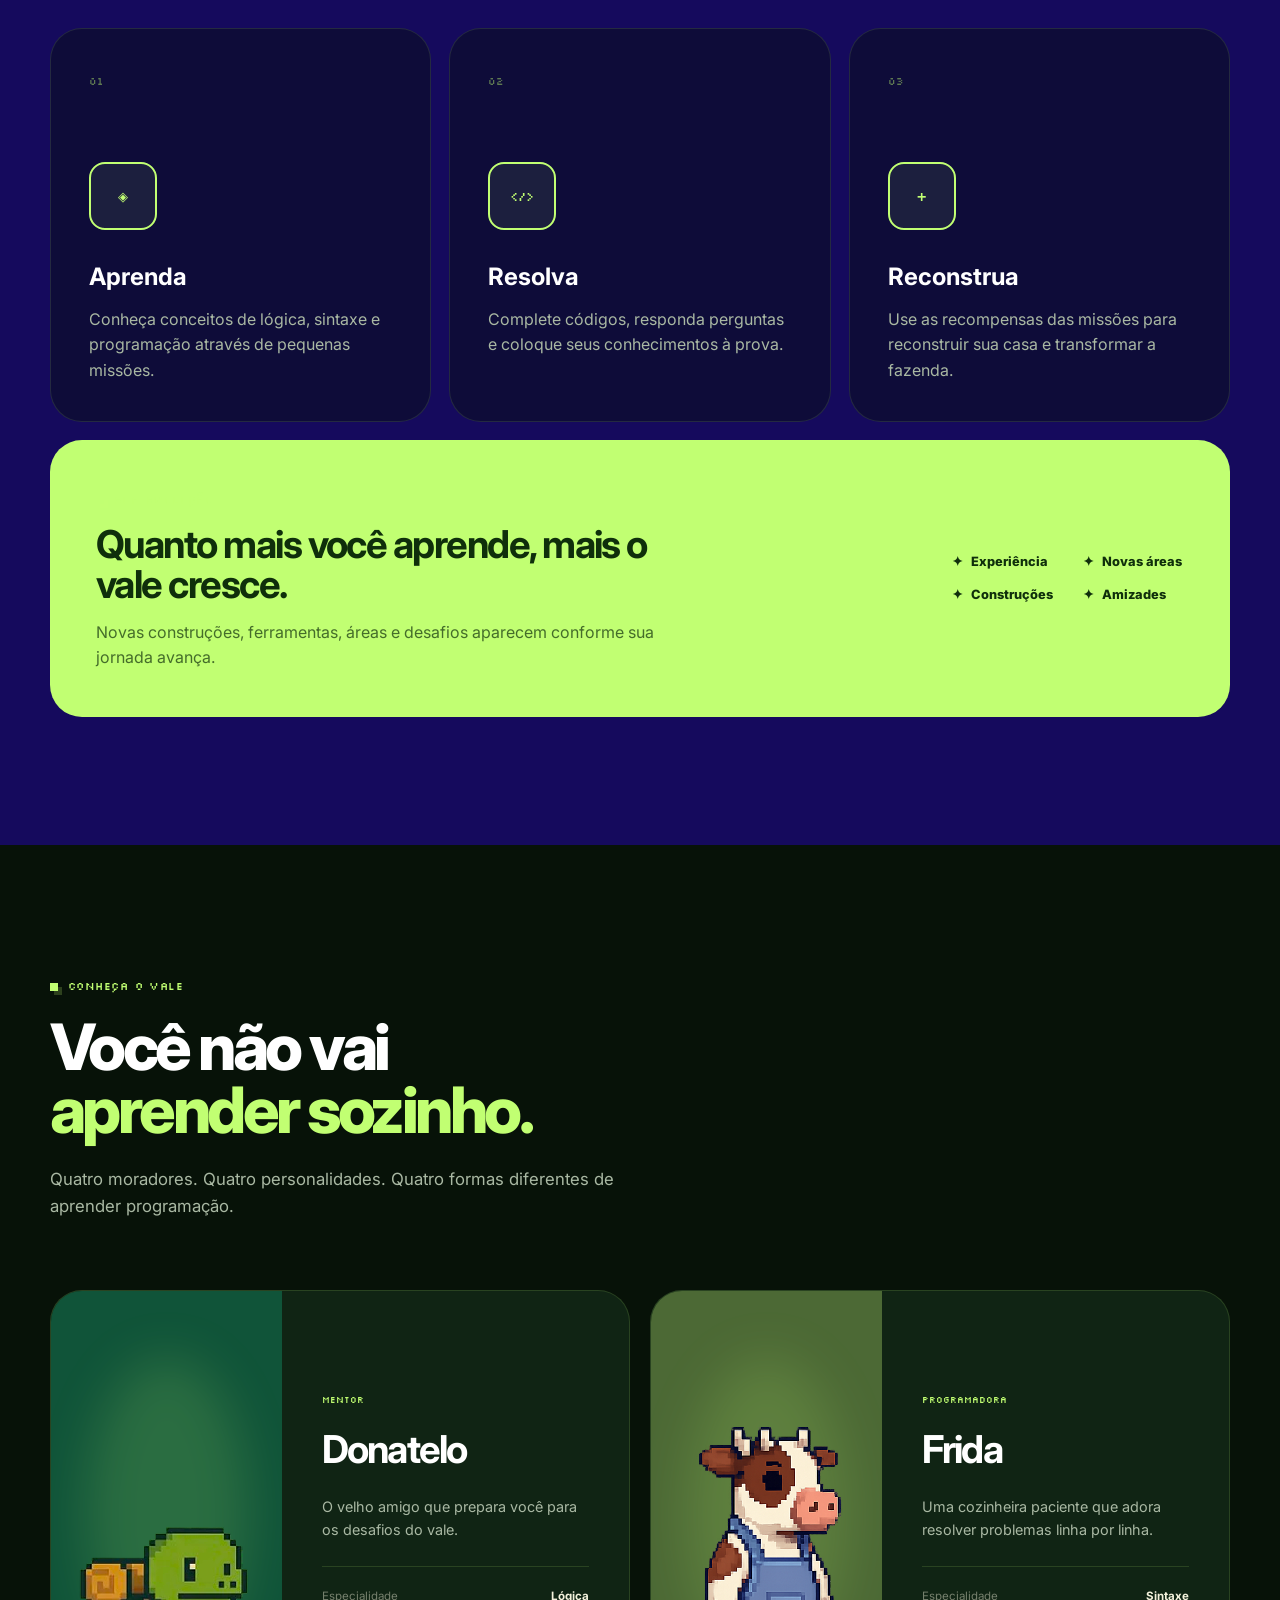
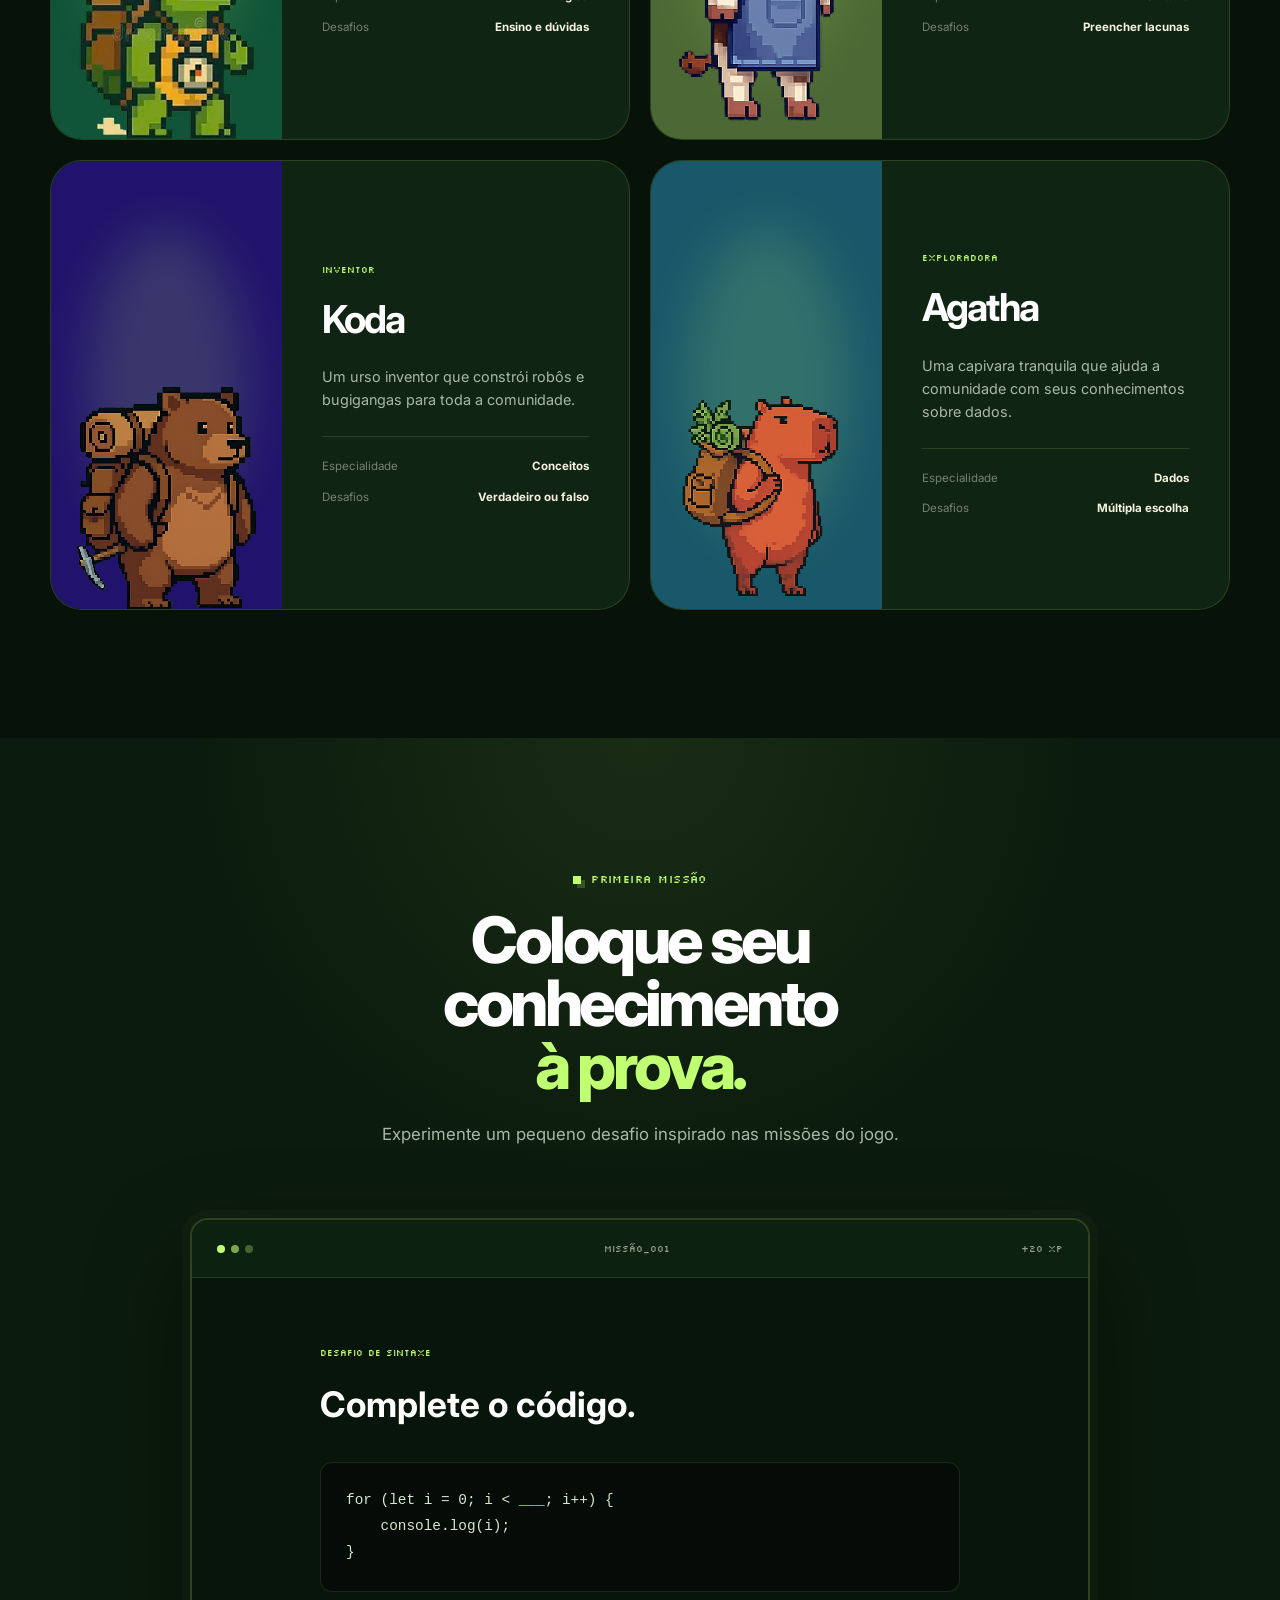
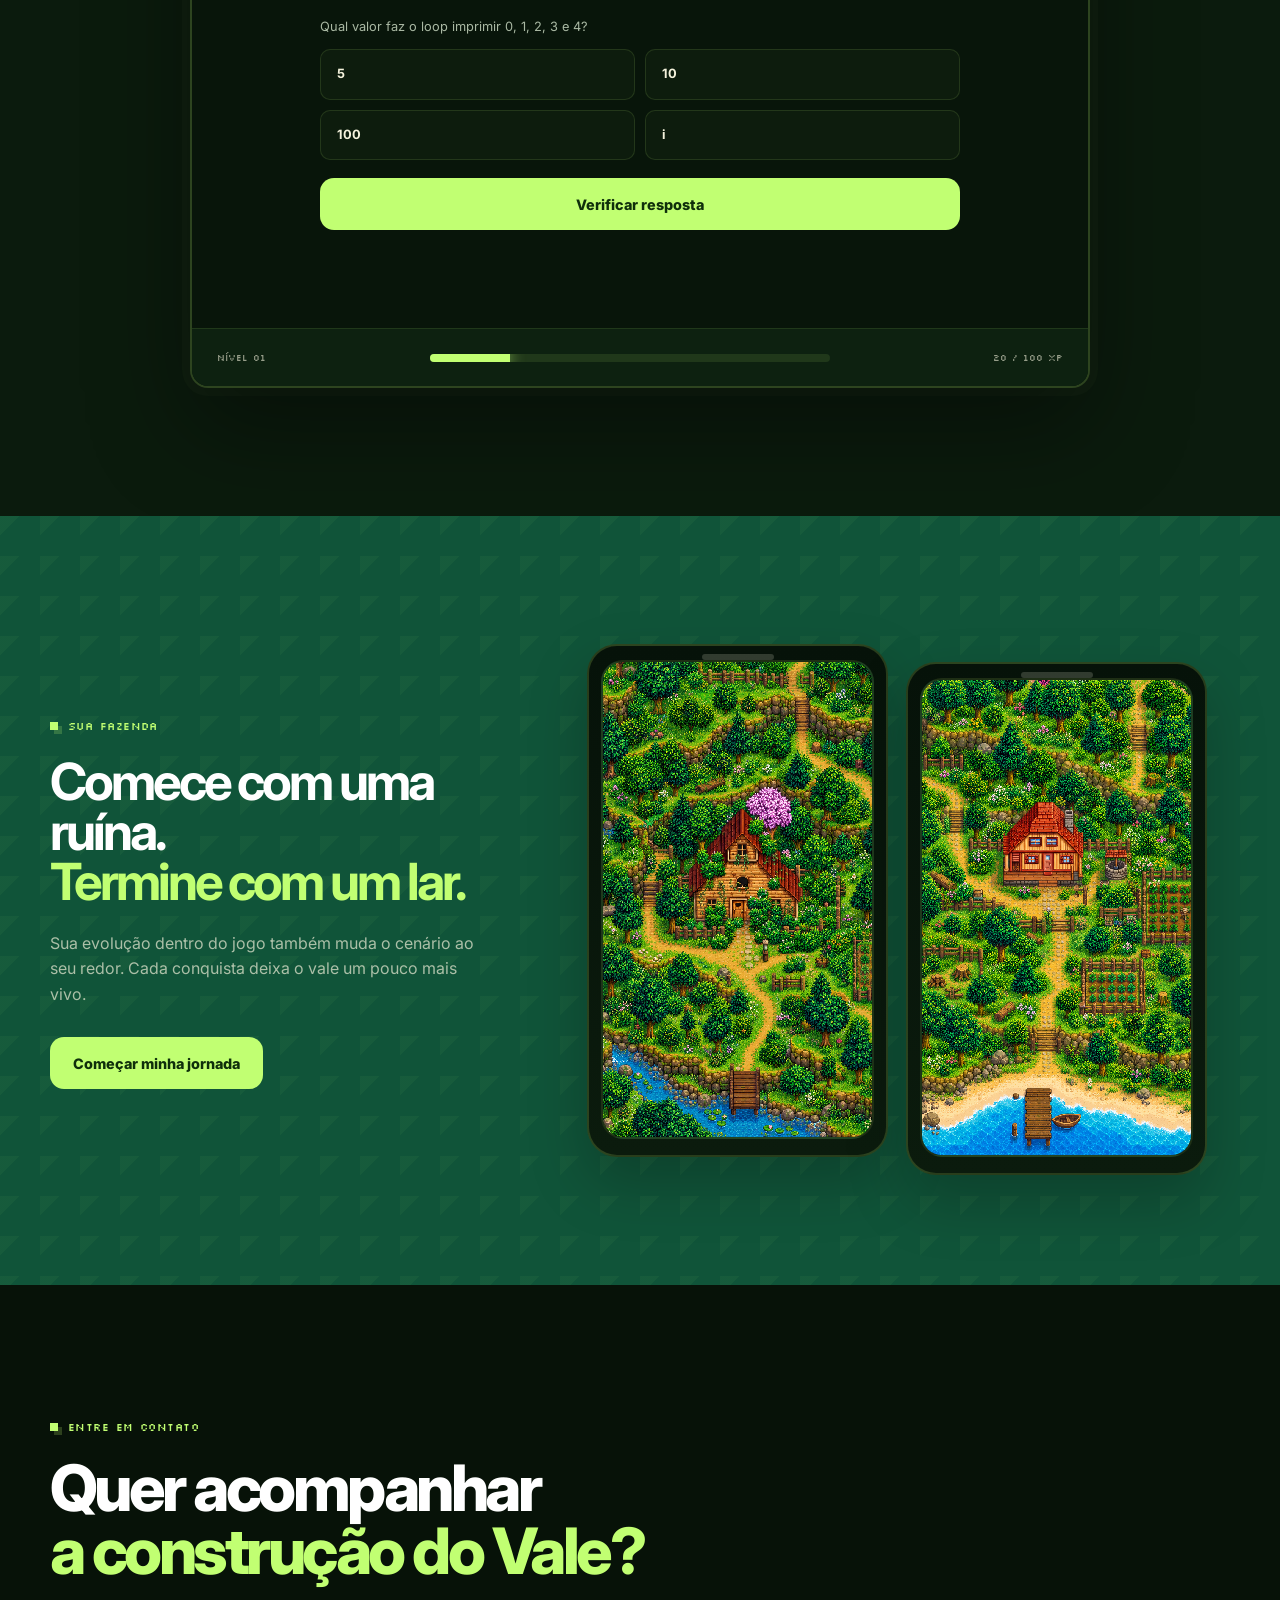
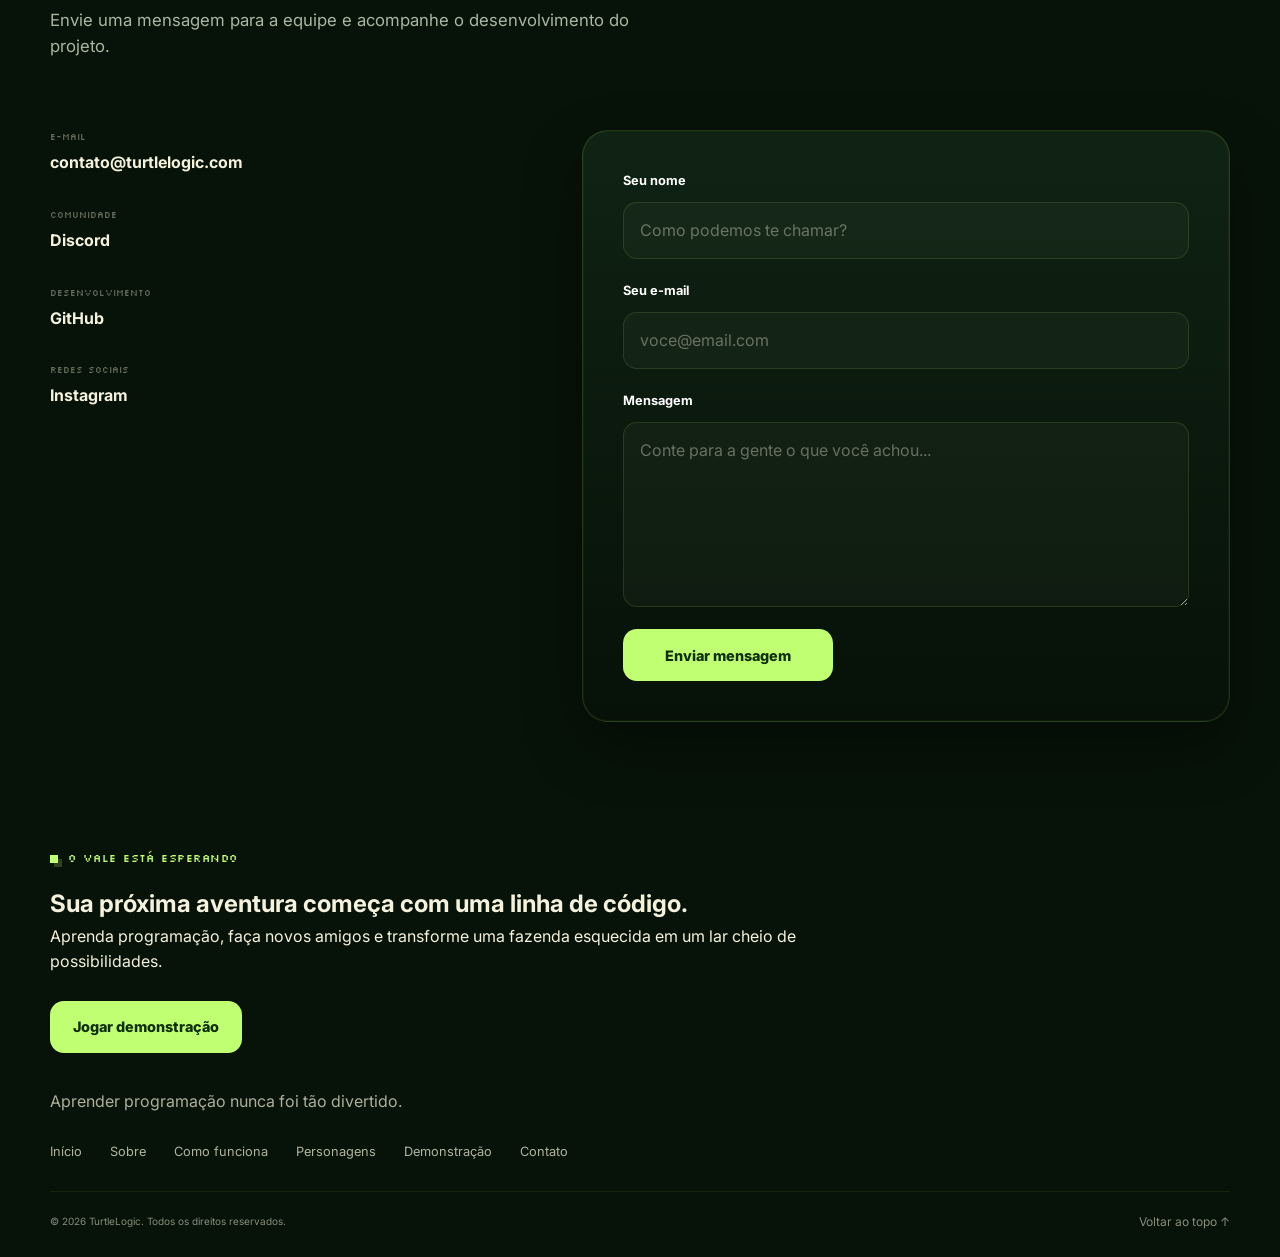
==== commit 3c19ffea: "Refactor index.html for improved accessibility and structure; update image assets and enhance JavaSc" ====
--- a/pages/index.html
+++ b/pages/index.html
@@ -1,6 +1,11 @@
 <!DOCTYPE html>
+
 <html lang="pt-BR">
 
+<!--
+    O head guarda as informações que o navegador usa para interpretar
+    a página: charset, responsividade, descrição, título e links externos.
+-->
 <head>
     <meta charset="UTF-8">
     <meta name="viewport" content="width=device-width, initial-scale=1.0">
@@ -27,57 +32,65 @@
 
 <body>
 
-    <header class="site-header">
-
-        <div class="container">
-
-            <a href="#home" class="logo" aria-label="TurtleLogic - início">
-
-                <span class="logo__pixel">TL</span>
-
-                <span class="logo__text">
-                    Turtle
-                    <strong>Logic</strong>
-                </span>
+    <!--
+        Parte de cima do site com logo, menu e botão principal.
+    -->
+    <header class="cabecalho">
+
+        <div class="conteiner">
+
+            <!--
+                Logo da marca, que leva para o início da página.
+            -->
+            <a href="#inicio" class="marca" aria-label="TurtleLogic - início">
+
+                <img
+                    src="../assets/logo.png"
+                    alt="TurtleLogic"
+                    class="marca-logo"
+                >
 
             </a>
 
-            <nav class="site-navigation" aria-label="Navegação principal">
-
-                <ul class="site-navigation__list">
+            <!--
+                Menu com os links das seções da página.
+            -->
+            <nav aria-label="Navegação principal">
+
+                <ul class="menu-lista">
 
                     <li>
-                        <a href="#home" class="site-navigation__link">
-                            Home
+                        <a href="#inicio" class="link-menu">
+                            Início
                         </a>
                     </li>
 
                     <li>
-                        <a href="#sobre" class="site-navigation__link">
+                        <a href="#sobre" class="link-menu">
                             Sobre
                         </a>
                     </li>
 
                     <li>
-                        <a href="#gameplay" class="site-navigation__link">
-                            Gameplay
+                        <a href="#como-funciona" class="link-menu">
+                            Como funciona
                         </a>
                     </li>
 
                     <li>
-                        <a href="#personagens" class="site-navigation__link">
+                        <a href="#personagens" class="link-menu">
                             Personagens
                         </a>
                     </li>
 
                     <li>
-                        <a href="#demo" class="site-navigation__link">
-                            Demo
+                        <a href="#demonstracao" class="link-menu">
+                            Demonstração
                         </a>
                     </li>
 
                     <li>
-                        <a href="#contato" class="site-navigation__link">
+                        <a href="#contato" class="link-menu">
                             Contato
                         </a>
                     </li>
@@ -86,16 +99,21 @@
 
             </nav>
 
-            <a href="#demo" class="button button--small">
-                Jogar Demo
+            <!--
+                Botão para ir direto para a demonstração.
+            -->
+            <a href="#demonstracao" class="botao botao--pequeno">
+                Jogar demonstração
             </a>
 
+            <!--
+                Botão de menu para telas menores.
+            -->
             <button
                 type="button"
-                class="menu-toggle"
+                class="menu-botao"
                 aria-label="Abrir menu"
                 aria-expanded="false"
-                aria-controls="main-navigation"
             >
                 <span></span>
                 <span></span>
@@ -108,51 +126,56 @@
 
     <main>
 
-        <section id="home" class="hero">
-
-            <div class="hero__background" aria-hidden="true">
-
-                <span class="hero__sun"></span>
-
-                <span class="hero__cloud hero__cloud--one"></span>
-                <span class="hero__cloud hero__cloud--two"></span>
-
-                <span class="hero__mountain hero__mountain--one"></span>
-                <span class="hero__mountain hero__mountain--two"></span>
-
-            </div>
-
-            <div class="container hero__container">
-
-                <article class="hero__content">
-
-                    <span class="eyebrow">
+        <!--
+            Primeira parte da página, com a mensagem principal e a imagem do banner.
+        -->
+        <section id="inicio" class="apresentacao">
+
+            <div class="conteiner conjunto-apresentacao">
+
+                <article class="conteudo-apresentacao">
+
+                    <!--
+                        Texto pequeno acima do título.
+                    -->
+                    <span class="etiqueta">
                         A jornada começa com lógica
                     </span>
 
-                    <h1 class="hero__title">
+                    <!--
+                        Título principal da página.
+                    -->
+                    <h1 class="titulo-apresentacao">
                         Cada linha de código
                         <span>desbloqueia um novo mundo.</span>
                     </h1>
 
-                    <p class="hero__description">
+                    <!--
+                        Texto explicando a ideia do jogo.
+                    -->
+                    <p class="texto-apresentacao">
                         No TurtleLogic, você aprende programação enquanto reativa uma fazenda abandonada, resolve desafios e transforma o vale em um lugar cheio de vida.
                     </p>
 
-                    <div class="hero__actions">
-
-                        <a href="#demo" class="button button--primary">
-                            Jogar Demo
-                            <span aria-hidden="true">→</span>
-                        </a>
-
-                        <a href="#sobre" class="button button--ghost">
+                    <!--
+                        Botões para começar ou explorar mais.
+                    -->
+                    <div class="acoes-apresentacao">
+
+                        <a href="#demonstracao" class="botao botao--primario">
+                            Jogar demonstração
+                        </a>
+
+                        <a href="#sobre" class="botao botao--secundario">
                             Explorar o Vale
                         </a>
 
                     </div>
 
-                    <ul class="hero__stats" aria-label="Informações sobre o jogo">
+                    <!--
+                        Dados rápidos sobre o projeto.
+                    -->
+                    <ul class="estatisticas-apresentacao" aria-label="Informações sobre o jogo">
 
                         <li>
                             <strong>04</strong>
@@ -173,57 +196,42 @@
 
                 </article>
 
-                <figure class="hero__scene">
-
-                    <span class="scene__cloud scene__cloud--one" aria-hidden="true"></span>
-                    <span class="scene__cloud scene__cloud--two" aria-hidden="true"></span>
+                <!--
+                    Cena com a imagem de fundo e os personagens.
+                -->
+                <figure class="cena-apresentacao">
 
                     <img
-                        src="assets/images/mountains.png"
+                        src="../assets/img-banner.png"
                         alt=""
-                        class="scene__mountains"
-                    >
-
-                    <img
-                        src="assets/images/trees.png"
-                        alt=""
-                        class="scene__trees"
-                    >
-
-                    
-
-                    
+                        class="img-banner"
+                        aria-hidden="true"
                     >
 
                     <img
                         src="../assets/donatelo.png"
                         alt="Donatelo"
-                        class="scene__character scene__character--donatelo"
+                        class="personagem-apresentacao personagem-apresentacao--donatelo"
                     >
 
                     <img
                         src="../assets/frida.png"
                         alt="Frida"
-                        class="scene__character scene__character--frida"
+                        class="personagem-apresentacao personagem-apresentacao--frida"
                     >
 
                     <img
                         src="../assets/koda.png"
                         alt="Koda"
-                        class="scene__character scene__character--koda"
+                        class="personagem-apresentacao personagem-apresentacao--koda"
                     >
 
                     <img
                         src="../assets/agatha.png"
                         alt="Agatha"
-                        class="scene__character scene__character--agatha"
+                        class="personagem-apresentacao personagem-apresentacao--agatha"
                     >
 
-                    <span class="scene__grass" aria-hidden="true"></span>
-
-                    <figcaption>
-                        Explore o Vale TurtleLogic com seus novos amigos.
-                    </figcaption>
 
                 </figure>
 
@@ -231,13 +239,16 @@
 
         </section>
 
-        <section id="sobre" class="story section">
-
-            <div class="container">
-
-                <header class="section-header">
-
-                    <span class="eyebrow">
+        <!--
+            Seção da história, mostrando a fazenda abandonada e o começo da jornada.
+        -->
+        <section id="sobre" class="sessao">
+
+            <div class="conteiner">
+
+                <header class="cabecalho-sessao">
+
+                    <span class="etiqueta">
                         Sua história começa aqui
                     </span>
 
@@ -252,11 +263,11 @@
 
                 </header>
 
-                <div class="story__content">
-
-                    <article class="story__text">
-
-                        <span class="story__number">
+                <div class="linha-historia">
+
+                    <article class="texto-historia">
+
+                        <span class="numero-historia">
                             01
                         </span>
 
@@ -272,17 +283,16 @@
                             Mas com lógica, curiosidade e ajuda dos moradores, o vale pode voltar a florescer.
                         </p>
 
-                        <a href="#personagens" class="text-link">
+                        <a href="#personagens" class="link-texto">
                             Conheça seus companheiros
-                            <span aria-hidden="true">→</span>
                         </a>
 
                     </article>
 
-                    <figure class="story__image">
+                    <figure class="imagem-historia">
 
                         <img
-                            src="../assets/cabanainicio.png"
+                            src="../assets/casaruina.png"
                             alt="Cabana antiga e abandonada da fazenda"
                         >
 
@@ -294,11 +304,11 @@
 
                 </div>
 
-                <div class="story__content story__content--reverse">
-
-                    <article class="story__text">
-
-                        <span class="story__number">
+                <div class="linha-historia invertida">
+
+                    <article class="texto-historia">
+
+                        <span class="numero-historia">
                             02
                         </span>
 
@@ -314,18 +324,19 @@
                             Resolva seus desafios e transforme o conhecimento em melhorias reais para a fazenda.
                         </p>
 
-                        <a href="#gameplay" class="text-link">
+                        <a href="#como-funciona" class="link-texto">
                             Descobrir como funciona
-                            <span aria-hidden="true">→</span>
                         </a>
 
                     </article>
 
-                    <figure class="story__image">
+                    <figure class="imagem-historia">
 
                         <img
                             src="../assets/vila.png"
-                        alt="Vale TurtleLogic com os moradores e construções"
+                            alt="Vale TurtleLogic com os moradores e construções"
+                        >
+
                         <figcaption>
                             O vale está cheio de histórias para descobrir.
                         </figcaption>
@@ -338,13 +349,16 @@
 
         </section>
 
-        <section id="gameplay" class="gameplay section">
-
-            <div class="container">
-
-                <header class="section-header section-header--center">
-
-                    <span class="eyebrow">
+        <!--
+            Seção que explica como o jogo funciona em passos simples.
+        -->
+        <section id="como-funciona" class="sessao">
+
+            <div class="conteiner">
+
+                <header class="cabecalho-sessao cabecalho-sessao--centro">
+
+                    <span class="etiqueta">
                         Como funciona
                     </span>
 
@@ -359,15 +373,15 @@
 
                 </header>
 
-                <ol class="gameplay__steps">
-
-                    <li class="gameplay-card">
-
-                        <span class="gameplay-card__number">
+                <ol class="etapas">
+
+                    <li class="card-etapa">
+
+                        <span class="numero-etapa">
                             01
                         </span>
 
-                        <div class="gameplay-card__icon" aria-hidden="true">
+                        <div class="icone-etapa" aria-hidden="true">
                             ◈
                         </div>
 
@@ -381,13 +395,13 @@
 
                     </li>
 
-                    <li class="gameplay-card">
-
-                        <span class="gameplay-card__number">
+                    <li class="card-etapa">
+
+                        <span class="numero-etapa">
                             02
                         </span>
 
-                        <div class="gameplay-card__icon" aria-hidden="true">
+                        <div class="icone-etapa" aria-hidden="true">
                             &lt;/&gt;
                         </div>
 
@@ -401,13 +415,13 @@
 
                     </li>
 
-                    <li class="gameplay-card">
-
-                        <span class="gameplay-card__number">
+                    <li class="card-etapa">
+
+                        <span class="numero-etapa">
                             03
                         </span>
 
-                        <div class="gameplay-card__icon" aria-hidden="true">
+                        <div class="icone-etapa" aria-hidden="true">
                             +
                         </div>
 
@@ -423,11 +437,11 @@
 
                 </ol>
 
-                <aside class="gameplay__reward">
+                <aside class="premio">
 
                     <div>
 
-                        <span class="eyebrow">
+                        <span class="etiqueta">
                             Sua evolução
                         </span>
 
@@ -471,13 +485,16 @@
 
         </section>
 
-        <section id="personagens" class="characters section">
-
-            <div class="container">
-
-                <header class="section-header">
-
-                    <span class="eyebrow">
+        <!--
+            Seção dos personagens do jogo.
+        -->
+        <section id="personagens" class="sessao">
+
+            <div class="conteiner">
+
+                <header class="cabecalho-sessao">
+
+                    <span class="etiqueta">
                         Conheça o Vale
                     </span>
 
@@ -492,9 +509,9 @@
 
                 </header>
 
-                <div class="characters__grid">
-
-                    <article class="character-card character-card--donatelo">
+                <div class="lista-personagens">
+
+                    <article class="card-personagem">
 
                         <figure>
 
@@ -505,9 +522,9 @@
 
                         </figure>
 
-                        <div class="character-card__content">
-
-                            <span class="character-card__role">
+                        <div class="corpo-personagem">
+
+                            <span class="cargo-personagem">
                                 Mentor
                             </span>
 
@@ -537,7 +554,7 @@
 
                     </article>
 
-                    <article class="character-card character-card--frida">
+                    <article class="card-personagem card-personagem--frida">
 
                         <figure>
 
@@ -548,9 +565,9 @@
 
                         </figure>
 
-                        <div class="character-card__content">
-
-                            <span class="character-card__role">
+                        <div class="corpo-personagem">
+
+                            <span class="cargo-personagem">
                                 Programadora
                             </span>
 
@@ -580,7 +597,7 @@
 
                     </article>
 
-                    <article class="character-card character-card--koda">
+                    <article class="card-personagem card-personagem--koda">
 
                         <figure>
 
@@ -591,9 +608,9 @@
 
                         </figure>
 
-                        <div class="character-card__content">
-
-                            <span class="character-card__role">
+                        <div class="corpo-personagem">
+
+                            <span class="cargo-personagem">
                                 Inventor
                             </span>
 
@@ -623,7 +640,7 @@
 
                     </article>
 
-                    <article class="character-card character-card--agatha">
+                    <article class="card-personagem card-personagem--agatha">
 
                         <figure>
 
@@ -634,9 +651,9 @@
 
                         </figure>
 
-                        <div class="character-card__content">
-
-                            <span class="character-card__role">
+                        <div class="corpo-personagem">
+
+                            <span class="cargo-personagem">
                                 Exploradora
                             </span>
 
@@ -672,13 +689,16 @@
 
         </section>
 
-        <section id="demo" class="demo section">
-
-            <div class="container">
-
-                <header class="section-header section-header--center">
-
-                    <span class="eyebrow">
+        <!--
+            Seção com o mini desafio da página.
+        -->
+        <section id="demonstracao" class="sessao">
+
+            <div class="conteiner">
+
+                <header class="cabecalho-sessao cabecalho-sessao--centro">
+
+                    <span class="etiqueta">
                         Primeira missão
                     </span>
 
@@ -693,11 +713,11 @@
 
                 </header>
 
-                <article class="game-window">
-
-                    <header class="game-window__header">
-
-                        <div class="game-window__dots" aria-hidden="true">
+                <article class="janela-demo">
+
+                    <header class="cabecalho-demo">
+
+                        <div class="pontos-janela" aria-hidden="true">
                             <span></span>
                             <span></span>
                             <span></span>
@@ -713,28 +733,11 @@
 
                     </header>
 
-                    <div class="game-window__body">
-
-                        <div class="game-window__character">
-
-                            <figure>
-
-                                <img
-                                    src="../assets/frida.png"
-                                    alt="Frida"
-                                >
-
-                            </figure>
-
-                            <p>
-                                "Oi! Você pode me ajudar a terminar esse código?"
-                            </p>
-
-                        </div>
-
-                        <div class="challenge">
-
-                            <span class="challenge__label">
+                    <div class="corpo-demo">
+
+                        <div class="desafio">
+
+                            <span class="etiqueta-desafio">
                                 DESAFIO DE SINTAXE
                             </span>
 
@@ -746,18 +749,18 @@
     console.log(i);
 }</code></pre>
 
-                            <form class="challenge__form">
+                            <form class="formulario-desafio">
 
                                 <fieldset>
 
                                     <legend>
-                                        Qual valor completa o código?
+                                        Qual valor faz o loop imprimir 0, 1, 2, 3 e 4?
                                     </legend>
 
                                     <label>
                                         <input
                                             type="radio"
-                                            name="demo-answer"
+                                            name="resposta-desafio"
                                             value="5"
                                         >
                                         <span>5</span>
@@ -766,7 +769,7 @@
                                     <label>
                                         <input
                                             type="radio"
-                                            name="demo-answer"
+                                            name="resposta-desafio"
                                             value="10"
                                         >
                                         <span>10</span>
@@ -775,7 +778,7 @@
                                     <label>
                                         <input
                                             type="radio"
-                                            name="demo-answer"
+                                            name="resposta-desafio"
                                             value="100"
                                         >
                                         <span>100</span>
@@ -784,7 +787,7 @@
                                     <label>
                                         <input
                                             type="radio"
-                                            name="demo-answer"
+                                            name="resposta-desafio"
                                             value="i"
                                         >
                                         <span>i</span>
@@ -794,8 +797,8 @@
 
                                 <button
                                     type="button"
-                                    class="button button--primary"
-                                    id="check-demo"
+                                    class="botao botao--primario"
+                                    id="verificar-desafio"
                                 >
                                     Verificar resposta
                                 </button>
@@ -803,8 +806,8 @@
                             </form>
 
                             <output
-                                id="demo-result"
-                                class="challenge__result"
+                                id="resultado-desafio"
+                                class="resultado-desafio"
                                 aria-live="polite"
                             ></output>
 
@@ -812,14 +815,14 @@
 
                     </div>
 
-                    <footer class="game-window__footer">
+                    <footer class="rodape-demo">
 
                         <span>
                             NÍVEL 01
                         </span>
 
                         <div
-                            class="experience-bar"
+                            class="barra-experiencia"
                             aria-label="20 de 100 XP"
                         >
                             <span></span>
@@ -837,13 +840,16 @@
 
         </section>
 
-        <section class="progress section">
-
-            <div class="container">
-
-                <div class="progress__content">
-
-                    <span class="eyebrow">
+        <!--
+            Mostra a fazenda antes e depois.
+        -->
+        <section class="sessao progresso">
+
+            <div class="conteiner">
+
+                <div class="conteudo-progresso">
+
+                    <span class="etiqueta">
                         Sua fazenda
                     </span>
 
@@ -856,26 +862,25 @@
                         Sua evolução dentro do jogo também muda o cenário ao seu redor. Cada conquista deixa o vale um pouco mais vivo.
                     </p>
 
-                    <a href="#demo" class="button button--primary">
+                    <a href="#demonstracao" class="botao botao--primario">
                         Começar minha jornada
-                        <span aria-hidden="true">→</span>
                     </a>
 
                 </div>
 
-                <div class="progress__devices" aria-label="Comparação da fazenda antes e depois">
-
-                    <div class="phone-mockup">
-                        <div class="phone-mockup__screen">
+                <div class="telas-progresso" aria-label="Comparação da fazenda antes e depois">
+
+                    <div class="celular">
+                        <div class="tela-celular">
                             <img
-                                src="../assets/antes.png"
+                                src="../assets/casaruina.png"
                                 alt="Fazenda antes da reconstrução"
                             >
                         </div>
                     </div>
 
-                    <div class="phone-mockup phone-mockup--after">
-                        <div class="phone-mockup__screen">
+                    <div class="celular celular--depois">
+                        <div class="tela-celular">
                             <img
                                 src="../assets/depois.png"
                                 alt="Fazenda depois da reconstrução"
@@ -889,13 +894,16 @@
 
         </section>
 
-        <section id="contato" class="contact section">
-
-            <div class="container">
-
-                <header class="section-header">
-
-                    <span class="eyebrow">
+        <!--
+            Seção de contato com a equipe.
+        -->
+        <section id="contato" class="sessao contato">
+
+            <div class="conteiner">
+
+                <header class="cabecalho-sessao">
+
+                    <span class="etiqueta">
                         Entre em contato
                     </span>
 
@@ -910,13 +918,13 @@
 
                 </header>
 
-                <div class="contact__grid">
-
-                    <address class="contact__information">
+                <div class="grade-contato">
+
+                    <address class="info-contato">
 
                         <div>
 
-                            <span class="contact__label">
+                            <span class="etiqueta-contato">
                                 E-mail
                             </span>
 
@@ -928,7 +936,7 @@
 
                         <div>
 
-                            <span class="contact__label">
+                            <span class="etiqueta-contato">
                                 Comunidade
                             </span>
 
@@ -940,7 +948,7 @@
 
                         <div>
 
-                            <span class="contact__label">
+                            <span class="etiqueta-contato">
                                 Desenvolvimento
                             </span>
 
@@ -952,7 +960,7 @@
 
                         <div>
 
-                            <span class="contact__label">
+                            <span class="etiqueta-contato">
                                 Redes sociais
                             </span>
 
@@ -964,9 +972,9 @@
 
                     </address>
 
-                    <form class="contact__form">
-
-                        <div class="form-field">
+                    <form class="formulario-contato">
+
+                        <div class="campo-formulario">
 
                             <label for="name">
                                 Seu nome
@@ -983,7 +991,7 @@
 
                         </div>
 
-                        <div class="form-field">
+                        <div class="campo-formulario">
 
                             <label for="email">
                                 Seu e-mail
@@ -1000,7 +1008,7 @@
 
                         </div>
 
-                        <div class="form-field">
+                        <div class="campo-formulario">
 
                             <label for="message">
                                 Mensagem
@@ -1018,10 +1026,9 @@
 
                         <button
                             type="submit"
-                            class="button button--primary"
+                            class="botao botao--primario"
                         >
                             Enviar mensagem
-                            <span aria-hidden="true">→</span>
                         </button>
 
                     </form>
@@ -1032,13 +1039,13 @@
 
         </section>
 
-        <section class="cta">
-
-            <div class="container">
-
-                <div class="cta__content">
-
-                    <span class="eyebrow">
+        <section>
+
+            <div class="conteiner">
+
+                <div class="conteudo-cta">
+
+                    <span class="etiqueta">
                         O Vale está esperando
                     </span>
 
@@ -1051,44 +1058,26 @@
                         Aprenda programação, faça novos amigos e transforme uma fazenda esquecida em um lar cheio de possibilidades.
                     </p>
 
-                    <a href="#demo" class="button button--primary">
-                        Jogar Demo
-                        <span aria-hidden="true">→</span>
+                    <a href="#demonstracao" class="botao botao--primario">
+                        Jogar demonstração
                     </a>
 
                 </div>
 
-                <figure class="cta__character">
-
-                    <img
-                        src="assets/images/player-friends.png"
-                        alt="Personagem principal acompanhado pelos moradores do vale"
-                    >
-
-                </figure>
-
             </div>
 
         </section>
 
     </main>
 
-    <footer class="site-footer">
-
-        <div class="container">
-
-            <div class="site-footer__main">
-
-                <a href="#home" class="logo">
-
-                    <span class="logo__pixel">TL</span>
-
-                    <span class="logo__text">
-                        Turtle
-                        <strong>Logic</strong>
-                    </span>
-
-                </a>
+    <!--
+        Rodapé final da página.
+    -->
+    <footer class="rodape">
+
+        <div class="conteiner">
+
+            <div class="rodape-principal">
 
                 <p>
                     Aprender programação nunca foi tão divertido.
@@ -1101,8 +1090,8 @@
                 <ul>
 
                     <li>
-                        <a href="#home">
-                            Home
+                        <a href="#inicio">
+                            Início
                         </a>
                     </li>
 
@@ -1113,8 +1102,8 @@
                     </li>
 
                     <li>
-                        <a href="#gameplay">
-                            Gameplay
+                        <a href="#como-funciona">
+                            Como funciona
                         </a>
                     </li>
 
@@ -1125,8 +1114,8 @@
                     </li>
 
                     <li>
-                        <a href="#demo">
-                            Demo
+                        <a href="#demonstracao">
+                            Demonstração
                         </a>
                     </li>
 
@@ -1140,13 +1129,13 @@
 
             </nav>
 
-            <div class="site-footer__bottom">
+            <div class="rodape-inferior">
 
                 <small>
                     © 2026 TurtleLogic. Todos os direitos reservados.
                 </small>
 
-                <a href="#home">
+                <a href="#inicio">
                     Voltar ao topo ↑
                 </a>
 
@@ -1156,7 +1145,68 @@
 
     </footer>
 
-    <script src="script.js"></script>
+    <script>
+        /*
+            Este bloco de JavaScript valida a resposta do desafio.
+            Ele procura o botão de verificação, verifica a alternativa marcada
+            e mostra uma mensagem de feedback para a pessoa que está jogando.
+        */
+        const verificarDesafio = document.getElementById('verificar-desafio');
+        const resultadoDesafio = document.getElementById('resultado-desafio');
+
+        /*
+            A condição abaixo protege o código para que ele só execute se o botão
+            e a área de resposta existirem na página.
+        */
+        if (verificarDesafio && resultadoDesafio) {
+            /*
+                Este evento acontece quando a pessoa clica em "Verificar resposta".
+                A função verifica qual opção foi marcada e responde conforme o valor
+                escolhido.
+            */
+            verificarDesafio.addEventListener('click', () => {
+                /*
+                    selected busca o input radio que foi selecionado pelo usuário.
+                    O seletor usa o atributo name da pergunta, que é o mesmo para todas
+                    as alternativas do desafio.
+                */
+                const selected = document.querySelector('input[name="resposta-desafio"]:checked');
+
+                /*
+                    Se nenhum item for marcado, a página mostra uma mensagem pedindo
+                    que a pessoa escolha uma opção antes de continuar.
+                */
+                if (!selected) {
+                    resultadoDesafio.textContent = 'Escolha uma resposta antes de verificar.';
+                    resultadoDesafio.style.color = '#f4f2dc';
+                    return;
+                }
+
+                /*
+                    isCorrect compara o valor do item escolhido com a resposta correta.
+                    Nesse caso, o valor '5' é a resposta certa porque o loop imprime
+                    números de 0 até 4 quando a condição é i < 5.
+                */
+                const isCorrect = selected.value === '5';
+
+                /*
+                    Se o valor bater, a página mostra feedback positivo e encerra a função.
+                */
+                if (isCorrect) {
+                    resultadoDesafio.textContent = 'Resposta correta! Você avançou no loop.';
+                    resultadoDesafio.style.color = '#c1ff72';
+                    return;
+                }
+
+                /*
+                    Se a resposta estiver errada, a mensagem explica o motivo e mostra
+                    que o loop precisa terminar em 5 para imprimir até 4.
+                */
+                resultadoDesafio.textContent = 'Quase lá! O loop precisa parar em 5 para imprimir 0 até 4.';
+                resultadoDesafio.style.color = '#ffb4a2';
+            });
+        }
+    </script>
 
 </body>
 
--- a/assets/styles/styles.css
+++ b/assets/styles/styles.css
@@ -1,1418 +1,1293 @@
+/* ---------- VARIÁVEIS GLOBAIS ---------- */
 :root {
-    --lime: #c1ff72;
-    --green: #105439;
-    --dark-green: #0f2f0b;
-    --purple: #150a5d;
-
-    --cream: #f4f2dc;
-    --white: #ffffff;
-    --muted: #a9b8a3;
-    --line: rgba(193, 255, 114, 0.14);
-
-    --bg: #071208;
-    --bg-soft: #0b1b0d;
-    --bg-card: #102414;
-
-    --font-base: "Inter", sans-serif;
-    --font-pixel: "Silkscreen", monospace;
-
-    --container: 1180px;
-
-    --radius-sm: 12px;
-    --radius-md: 20px;
-    --radius-lg: 32px;
-    --radius-xl: 44px;
-
-    --shadow: 0 24px 80px rgba(0, 0, 0, 0.25);
-
-    --transition: 220ms ease;
-}
-
+    --lime: #c1ff72; /* verde principal usado em destaques, botões e linhas. */
+    --green: #105439; /* tom verde mais escuro usado em blocos e fundo. */
+    --dark-green: #0f2f0b; /* verde escuro para textos e botões principais. */
+    --purple: #150a5d; /* roxo usado em seções de destaque. */
+
+    --cream: #f4f2dc; /* cor de texto clara e suave. */
+    --white: #ffffff; /* branco puro. */
+    --muted: #a9b8a3; /* cinza-esverdeado usado em textos secundários. */
+    --line: rgba(193, 255, 114, 0.14); /* linha fina em bordas e separadores. */
+
+    --bg: #071208; /* fundo principal da página. */
+    --bg-soft: #0b1b0d; /* fundo mais claro usado em seções. */
+    --bg-card: #102414; /* fundo de cards e blocos internos. */
+
+    --font-base: "Inter", sans-serif; /* fonte principal do texto. */
+    --font-pixel: "Silkscreen", monospace; /* fonte estilizada para títulos e detalhes. */
+
+    --container: 1180px; /* largura máxima da área central do site. */
+
+    --radius-sm: 12px; /* borda pequena. */
+    --radius-md: 20px; /* borda média. */
+    --radius-lg: 32px; /* borda grande. */
+    --radius-xl: 44px; /* borda bem larga. */
+
+    --shadow: 0 24px 80px rgba(0, 0, 0, 0.25); /* sombra padrão dos cards. */
+
+    --transition: 220ms ease; /* tempo da transição de hover e animações. */
+}
+
+/* ---------- RESET BÁSICO ---------- */
 * {
-    margin: 0;
-    padding: 0;
-    box-sizing: border-box;
+    margin: 0; /* remove a margem padrão dos elementos. */
+    padding: 0; /* remove o espaçamento interno padrão. */
+    box-sizing: border-box; /* faz o tamanho incluir bordas e padding. */
 }
 
 html {
-    scroll-behavior: smooth;
-    scroll-padding-top: 90px;
+    scroll-behavior: smooth; /* rolagem suave ao navegar por âncoras. */
+    scroll-padding-top: 90px; /* evita que o header cubra o topo ao rolar. */
 }
 
 body {
-    min-width: 320px;
-    background: var(--bg);
-    color: var(--cream);
-    font-family: var(--font-base);
-    line-height: 1.6;
-    overflow-x: hidden;
+    min-width: 320px; /* impede que a página fique muito estreita. */
+    background: var(--bg); /* fundo geral escuro. */
+    color: var(--cream); /* cor padrão do texto. */
+    font-family: var(--font-base); /* fonte base do site. */
+    line-height: 1.6; /* altura de linha para leitura confortável. */
+    overflow-x: hidden; /* evita barra horizontal indesejada. */
 }
 
 body::selection {
-    background: var(--lime);
-    color: var(--dark-green);
+    background: var(--lime); /* fundo da seleção de texto em verde. */
+    color: var(--dark-green); /* texto da seleção em verde escuro. */
 }
 
 img {
-    display: block;
-    max-width: 100%;
+    display: block; /* faz a imagem ocupar só o espaço do conteúdo. */
+    max-width: 100%; /* evita estourar a largura do container. */
 }
 
 button,
 input,
 textarea {
-    font: inherit;
+    font: inherit; /* herda a fonte do pai para manter a consistência. */
 }
 
 button {
-    border: 0;
+    border: 0; /* remove a borda padrão de botão. */
 }
 
 a {
-    color: inherit;
-    text-decoration: none;
+    color: inherit; /* herda a cor do texto do pai. */
+    text-decoration: none; /* remove o sublinhado dos links. */
 }
 
 ul,
 ol {
-    list-style: none;
+    list-style: none; /* remove marcadores de lista. */
 }
 
 figure {
-    margin: 0;
-}
-
-.container {
-    width: min(calc(100% - 40px), var(--container));
-    margin-inline: auto;
-}
-
-.section {
-    position: relative;
-    padding: clamp(90px, 10vw, 150px) 0;
-}
-
-.eyebrow,
-.section-tag {
-    display: inline-flex;
-    align-items: center;
-    gap: 10px;
-    color: var(--lime);
-    font-family: var(--font-pixel);
-    font-size: 0.7rem;
-    line-height: 1.5;
-    letter-spacing: 0.04em;
-    text-transform: uppercase;
-}
-
-.eyebrow::before,
-.section-tag::before {
-    width: 8px;
-    height: 8px;
-    background: var(--lime);
-    box-shadow: 4px 4px 0 rgba(193, 255, 114, 0.2);
-    content: "";
-}
-
-.section-header {
-    max-width: 720px;
-    margin-bottom: 70px;
-}
-
-.section-header--center {
-    margin-inline: auto;
-    text-align: center;
-}
-
-.section-header h2 {
-    margin-top: 18px;
-    color: var(--white);
-    font-size: clamp(2.3rem, 5vw, 4.5rem);
-    font-weight: 800;
-    line-height: 0.98;
-    letter-spacing: -0.055em;
-}
-
-.section-header h2 span {
-    display: block;
-    color: var(--lime);
-}
-
-.section-header p {
-    max-width: 600px;
-    margin-top: 24px;
-    color: var(--muted);
-    font-size: 1.05rem;
-}
-
-.section-header--center p {
-    margin-inline: auto;
-}
-
-.button {
-    display: inline-flex;
-    min-height: 52px;
-    align-items: center;
-    justify-content: center;
-    gap: 12px;
-    padding: 0 22px;
-    border: 1px solid transparent;
-    border-radius: 14px;
-    background: var(--lime);
-    color: var(--dark-green);
-    font-size: 0.9rem;
-    font-weight: 800;
+    margin: 0; /* remove a margem padrão de figure. */
+}
+
+/* ---------- ESTRUTURA GERAL ---------- */
+.conteiner {
+    width: min(calc(100% - 40px), var(--container)); /* limita a largura central do conteúdo. */
+    margin-inline: auto; /* centraliza horizontalmente. */
+}
+
+.sessao {
+    position: relative; /* permite posicionar elementos filhos com referência a esta seção. */
+    padding: clamp(90px, 10vw, 150px) 0; /* define o espaço vertical da seção. */
+}
+
+.cabecalho-sessao {
+    max-width: 720px; /* limita a largura do texto do cabeçalho. */
+    margin-bottom: 70px; /* espaço abaixo do título da seção. */
+}
+
+.cabecalho-sessao--centro {
+    margin-inline: auto; /* centraliza o bloco. */
+    text-align: center; /* alinha o texto no centro. */
+}
+
+.cabecalho-sessao h2 {
+    margin-top: 18px; /* espaço do texto da etiqueta para o título. */
+    color: var(--white); /* cor branca do título. */
+    font-size: clamp(2.3rem, 5vw, 4.5rem); /* tamanho responsivo do título. */
+    font-weight: 800; /* deixa o texto mais forte. */
+    line-height: 0.98; /* aproxima as linhas do título. */
+    letter-spacing: -0.055em; /* deixa as letras mais próximas umas das outras. */
+}
+
+.cabecalho-sessao h2 span {
+    display: block; /* faz a segunda parte do título ficar em linha separada. */
+    color: var(--lime); /* destaca a segunda parte em verde. */
+}
+
+.cabecalho-sessao p {
+    max-width: 600px; /* limita o tamanho do parágrafo. */
+    margin-top: 24px; /* espaço entre o título e o texto. */
+    color: var(--muted); /* texto secundário em tom acinzentado. */
+    font-size: 1.05rem; /* tamanho do texto. */
+}
+
+.cabecalho-sessao--centro p {
+    margin-inline: auto; /* centraliza o parágrafo. */
+}
+
+.etiqueta {
+    display: inline-flex; /* deixa o texto e o ponto na mesma linha. */
+    align-items: center; /* alinha verticalmente. */
+    gap: 10px; /* espaço entre o ponto e o texto. */
+    color: var(--lime); /* cor verde principal. */
+    font-family: var(--font-pixel); /* fonte pixel para o estilo. */
+    font-size: 0.7rem; /* tamanho pequeno. */
+    line-height: 1.5; /* altura confortável para a linha. */
+    letter-spacing: 0.04em; /* separa levemente as letras. */
+    text-transform: uppercase; /* deixa em maiúsculas. */
+}
+
+.etiqueta::before {
+    width: 8px; /* tamanho do ponto visual. */
+    height: 8px; /* altura do ponto. */
+    background: var(--lime); /* pinta o ponto em verde. */
+    box-shadow: 4px 4px 0 rgba(193, 255, 114, 0.2); /* cria um leve brilho ao redor. */
+    content: ""; /* cria o elemento visual do pseudo-elemento. */
+}
+
+.conteudo-cta {
+    display: flex; /* usa flexbox para organizar o conteúdo. */
+    flex-direction: column; /* coloca os itens em coluna. */
+    align-items: flex-start; /* alinha à esquerda. */
+    max-width: 760px; /* limita a largura do bloco. */
+}
+
+.conteudo-cta > .etiqueta {
+    margin-bottom: 18px; /* espaço abaixo da etiqueta. */
+}
+
+.conteudo-cta h2 {
+    margin-top: 0; /* remove margem extra do título. */
+}
+
+.conteudo-cta .botao {
+    margin-top: 26px; /* separa o botão do texto. */
+}
+
+/* ---------- BOTÕES ---------- */
+.botao {
+    position: relative; /* permite usar posicionamento extra se necessário. */
+    display: inline-flex; /* faz o botão se comportar como um elemento em linha flexível. */
+    min-height: 52px; /* altura mínima do botão. */
+    align-items: center; /* centraliza conteúdo na vertical. */
+    justify-content: center; /* centraliza conteúdo na horizontal. */
+    gap: 12px; /* espaço entre ícone e texto. */
+    padding: 0 22px; /* espaço interno horizontal do botão. */
+    border: 1px solid transparent; /* borda invisível por padrão. */
+    border-radius: 14px; /* cantos arredondados. */
+    background: var(--lime); /* cor de fundo verde principal. */
+    color: var(--dark-green); /* texto escuro para contraste. */
+    font-size: 0.9rem; /* tamanho do texto. */
+    font-weight: 800; /* texto mais forte. */
     transition:
-        transform var(--transition),
-        box-shadow var(--transition),
-        background var(--transition);
-}
-
-.button:hover {
-    transform: translateY(-3px);
-    box-shadow: 0 12px 30px rgba(193, 255, 114, 0.2);
-}
-
-.button:active {
-    transform: translateY(0);
-}
-
-.button--small {
-    min-height: 44px;
-    padding-inline: 18px;
-    font-size: 0.78rem;
-}
-
-.button--secondary,
-.button--ghost {
-    border-color: rgba(244, 242, 220, 0.16);
-    background: transparent;
-    color: var(--cream);
-}
-
-.button--secondary:hover,
-.button--ghost:hover {
-    border-color: var(--lime);
-    background: rgba(193, 255, 114, 0.06);
-    box-shadow: none;
-}
-
-.text-link {
-    display: inline-flex;
-    align-items: center;
-    gap: 10px;
-    margin-top: 30px;
-    color: var(--lime);
-    font-size: 0.9rem;
-    font-weight: 800;
-}
-
-.text-link span {
-    transition: transform var(--transition);
-}
-
-.text-link:hover span {
-    transform: translateX(5px);
-}
-
-.site-header {
-    position: fixed;
-    z-index: 1000;
-    top: 0;
-    right: 0;
-    left: 0;
-    border-bottom: 1px solid transparent;
-    background: rgba(7, 18, 8, 0.55);
-    backdrop-filter: blur(18px);
-    -webkit-backdrop-filter: blur(18px);
-}
-
-.site-header .container {
-    display: flex;
-    min-height: 78px;
-    align-items: center;
-    justify-content: space-between;
-    gap: 30px;
-}
-
-.logo {
-    display: inline-flex;
-    align-items: center;
-    gap: 10px;
-    flex-shrink: 0;
-}
-
-.logo__pixel {
-    display: grid;
-    width: 42px;
-    height: 42px;
-    place-items: center;
-    border: 3px solid rgba(15, 47, 11, 0.75);
-    border-radius: 12px;
-    background:
-        linear-gradient(135deg, #d9ff9d 0%, #b9ff6d 45%, #8de564 100%);
-    color: var(--dark-green);
-    font-family: var(--font-pixel);
-    font-size: 0.56rem;
-    font-weight: 700;
-    box-shadow:
-        0 0 0 1px rgba(193, 255, 114, 0.25),
-        4px 4px 0 rgba(16, 84, 57, 0.7);
-}
-
-.logo__text {
-    display: flex;
-    flex-direction: column;
-    color: var(--white);
-    font-family: var(--font-pixel);
-    font-size: 0.62rem;
-    line-height: 1.35;
-}
-
-.logo__text strong {
-    color: var(--lime);
-}
-
-.site-navigation__list {
-    display: flex;
-    align-items: center;
-    gap: clamp(16px, 2.2vw, 32px);
-}
-
-.site-navigation__link {
-    position: relative;
-    color: rgba(244, 242, 220, 0.7);
-    font-size: 0.82rem;
-    font-weight: 600;
-    transition: color var(--transition);
-}
-
-.site-navigation__link::after {
-    position: absolute;
-    right: 0;
-    bottom: -9px;
-    left: 0;
-    height: 2px;
-    background: var(--lime);
-    transform: scaleX(0);
-    transform-origin: left;
-    transition: transform var(--transition);
-    content: "";
-}
-
-.site-navigation__link:hover {
-    color: var(--white);
-}
-
-.site-navigation__link:hover::after {
-    transform: scaleX(1);
-}
-
-.menu-toggle {
-    display: none;
-    width: 44px;
-    height: 44px;
-    flex-direction: column;
-    align-items: center;
-    justify-content: center;
-    gap: 5px;
-    border-radius: 12px;
-    background: var(--bg-card);
-    cursor: pointer;
-}
-
-.menu-toggle span {
-    display: block;
-    width: 20px;
-    height: 2px;
-    background: var(--lime);
-}
-
-.hero {
-    position: relative;
-    min-height: 100svh;
-    overflow: hidden;
-    background:
-        radial-gradient(circle at 70% 35%, rgba(193, 255, 114, 0.08), transparent 25%),
-        linear-gradient(180deg, #0f2f0b 0%, #105439 50%, #071208 100%);
-}
-
-.hero__background {
-    position: absolute;
-    inset: 0;
-    overflow: hidden;
-    pointer-events: none;
-}
-
-.hero__sun {
-    position: absolute;
-    top: 16%;
-    right: 17%;
-    width: clamp(90px, 10vw, 150px);
-    aspect-ratio: 1;
-    border-radius: 50%;
-    background: var(--lime);
-    box-shadow:
-        0 0 0 14px rgba(193, 255, 114, 0.08),
-        0 0 80px rgba(193, 255, 114, 0.18);
-    opacity: 0.85;
-}
-
-.hero__cloud,
-.scene__cloud {
-    position: absolute;
-    width: 130px;
-    height: 26px;
-    border-radius: 20px;
-    background: rgba(244, 242, 220, 0.18);
-}
-
-.hero__cloud::before,
-.scene__cloud::before {
-    position: absolute;
-    bottom: 0;
-    left: 22px;
-    width: 48px;
-    height: 48px;
-    border-radius: 50%;
-    background: inherit;
-    content: "";
-}
-
-.hero__cloud::after,
-.scene__cloud::after {
-    position: absolute;
-    right: 25px;
-    bottom: 0;
-    width: 34px;
-    height: 34px;
-    border-radius: 50%;
-    background: inherit;
-    content: "";
-}
-
-.hero__cloud--one {
-    top: 20%;
-    left: 8%;
-    opacity: 0.5;
-}
-
-.hero__cloud--two {
-    top: 38%;
-    right: 5%;
-    transform: scale(0.7);
-    opacity: 0.25;
-}
-
-.hero__mountain {
-    position: absolute;
-    bottom: -15%;
-    width: 70%;
-    height: 45%;
-    background: #0b260b;
-    clip-path: polygon(
-        0 100%,
-        0 65%,
-        20% 25%,
-        34% 48%,
-        48% 8%,
-        67% 45%,
-        82% 22%,
-        100% 62%,
-        100% 100%
-    );
-}
-
-.hero__mountain--one {
-    left: -10%;
-    opacity: 0.75;
-}
-
-.hero__mountain--two {
-    right: -15%;
-    transform: scaleX(-1);
-    opacity: 0.45;
-}
-
-.hero__container {
-    position: relative;
-    z-index: 2;
-    display: grid;
-    min-height: 100svh;
-    grid-template-columns: minmax(0, 0.85fr) minmax(500px, 1.15fr);
-    align-items: center;
-    gap: 20px;
-    padding-top: 90px;
-}
-
-.hero__content {
-    position: relative;
-    z-index: 5;
-    max-width: 650px;
-}
-
-.hero__title {
-    max-width: 720px;
-    margin-top: 22px;
-    color: var(--white);
-    font-size: clamp(3rem, 5.5vw, 6rem);
-    font-weight: 900;
-    line-height: 0.94;
-    letter-spacing: -0.065em;
-}
-
-.hero__title span {
-    display: block;
-    color: var(--lime);
-}
-
-.hero__description {
-    max-width: 570px;
-    margin-top: 28px;
-    color: rgba(244, 242, 220, 0.72);
-    font-size: clamp(1rem, 1.4vw, 1.15rem);
-}
-
-.hero__actions {
-    display: flex;
-    flex-wrap: wrap;
-    gap: 12px;
-    margin-top: 34px;
-}
-
-.hero__stats {
-    display: flex;
-    margin-top: 48px;
-}
-
-.hero__stats li {
-    min-width: 110px;
-    padding-right: 24px;
-    border-right: 1px solid var(--line);
-}
-
-.hero__stats li + li {
-    padding-left: 24px;
-}
-
-.hero__stats li:last-child {
-    border-right: 0;
-}
-
-.hero__stats strong {
-    display: block;
-    color: var(--lime);
-    font-family: var(--font-pixel);
-    font-size: 1rem;
-}
-
-.hero__stats span {
-    display: block;
-    margin-top: 6px;
-    color: var(--muted);
-    font-size: 0.75rem;
-    font-weight: 600;
-}
-
-.hero__scene {
-    position: relative;
-    height: min(720px, 75vh);
-    min-height: 500px;
-    isolation: isolate;
-}
-
-.hero__scene::after {
-    position: absolute;
-    right: -10%;
-    bottom: -12%;
-    left: -10%;
-    height: 50%;
-    z-index: -1;
-    background:
-        linear-gradient(135deg, #105439 25%, transparent 25%) 0 0 / 28px 28px,
-        linear-gradient(315deg, #105439 25%, transparent 25%) 0 0 / 28px 28px,
-        #0a3b23;
-    border-radius: 50% 50% 0 0;
-    opacity: 0.8;
-    content: "";
-}
-
-.scene__mountains {
-    position: absolute;
-    z-index: -3;
-    right: -10%;
-    bottom: 22%;
-    width: 120%;
-    max-width: none;
-    opacity: 0.8;
-}
-
-.scene__trees {
-    position: absolute;
-    z-index: -1;
-    right: -8%;
-    bottom: 18%;
-    width: 112%;
-    max-width: none;
-}
-
-.scene__farm {
-    position: absolute;
-    z-index: 2;
-    right: 4%;
-    bottom: 13%;
-    width: 78%;
-    max-width: none;
-    filter: drop-shadow(0 30px 20px rgba(0, 0, 0, 0.2));
-}
-
-.scene__player,
-.scene__character {
-    position: absolute;
-    z-index: 5;
-    width: 90px;
-    max-width: none;
-    image-rendering: pixelated;
-    filter: drop-shadow(4px 8px 0 rgba(7, 18, 8, 0.25));
-    transition: transform 300ms ease;
-}
-
-.scene__player {
-    right: 42%;
-    bottom: 13%;
-    width: 110px;
-}
-
-.scene__character--donatelo {
-    right: 12%;
-    bottom: 24%;
-}
-
-.scene__character--frida {
-    right: 66%;
-    bottom: 23%;
-}
-
-.scene__character--koda {
-    right: 25%;
-    bottom: 7%;
-    width: 105px;
-}
-
-.scene__character--agatha {
-    right: 78%;
-    bottom: 11%;
-}
-
-.hero__scene:hover .scene__player {
-    transform: translateY(-8px);
-}
-
-.hero__scene:hover .scene__character--donatelo {
-    transform: translateY(-6px) rotate(-2deg);
-}
-
-.hero__scene:hover .scene__character--frida {
-    transform: translateY(-9px) rotate(2deg);
-}
-
-.hero__scene:hover .scene__character--koda {
-    transform: translateY(-7px);
-}
-
-.hero__scene:hover .scene__character--agatha {
-    transform: translateY(-5px);
-}
-
-.scene__grass {
-    position: absolute;
-    z-index: 6;
-    right: 0;
-    bottom: 3%;
-    left: 0;
-    height: 70px;
-    background:
-        linear-gradient(135deg, transparent 50%, rgba(193, 255, 114, 0.5) 50%) 0 0 / 18px 18px,
-        linear-gradient(45deg, transparent 50%, rgba(193, 255, 114, 0.35) 50%) 9px 9px / 18px 18px;
-    opacity: 0.35;
-}
-
-.scene__cloud {
-    z-index: -2;
-}
-
-.scene__cloud--one {
-    top: 12%;
-    left: 5%;
-    transform: scale(0.7);
-}
-
-.scene__cloud--two {
-    top: 25%;
-    right: 0;
-    transform: scale(0.45);
-    opacity: 0.5;
-}
-
-.hero__scene figcaption {
-    position: absolute;
-    right: 10%;
-    bottom: 1%;
-    color: rgba(244, 242, 220, 0.45);
-    font-family: var(--font-pixel);
-    font-size: 0.55rem;
-}
-
+        transform var(--transition), /* sobe levemente ao passar o mouse. */
+        box-shadow var(--transition), /* cria sombra suave. */
+        background var(--transition); /* move a cor do fundo ao hover. */
+}
+
+.botao:hover {
+    transform: translateY(-3px); /* levanta o botão ao passar o mouse. */
+    box-shadow: 0 12px 30px rgba(193, 255, 114, 0.2); /* cria uma sombra verde para dar destaque. */
+}
+
+.botao:active {
+    transform: translateY(0); /* volta ao lugar ao clicar. */
+}
+
+.botao--pequeno {
+    min-height: 44px; /* deixa o botão menor no cabeçalho. */
+    padding-inline: 18px; /* reduz o espaço interno lateral. */
+    font-size: 0.78rem; /* deixa o texto menor. */
+}
+
+.botao--primario {
+    background: var(--lime); /* fundo verde principal. */
+    color: var(--dark-green); /* texto escuro para contraste. */
+}
+
+.botao--secundario,
+.botao--ghost {
+    border-color: rgba(244, 242, 220, 0.16); /* borda suave em tom claro. */
+    background: transparent; /* fundo transparente. */
+    color: var(--cream); /* texto em branco cremoso. */
+}
+
+.botao--secundario:hover,
+.botao--ghost:hover {
+    border-color: var(--lime); /* borda verde ao hover. */
+    background: rgba(193, 255, 114, 0.06); /* leve fundo verde translúcido. */
+    box-shadow: none; /* remove a sombra para manter estilo mais simples. */
+}
+
+.link-texto {
+    display: inline-flex; /* coloca o texto e o ícone em linha. */
+    align-items: center; /* alinha verticalmente. */
+    gap: 10px; /* separa o texto do indicador. */
+    margin-top: 30px; /* espaço acima do link. */
+    color: var(--lime); /* deixa em verde para chamar atenção. */
+    font-size: 0.9rem; /* tamanho do texto. */
+    font-weight: 800; /* deixa mais forte. */
+}
+
+.link-texto span {
+    transition: transform var(--transition); /* faz a seta se mover suavemente. */
+}
+
+.link-texto:hover span {
+    transform: translateX(5px); /* move a seta para a direita ao passar o mouse. */
+}
+
+/* ---------- CABEÇALHO E MENU ---------- */
+.cabecalho {
+    position: fixed; /* fixa o menu no topo da página. */
+    z-index: 1000; /* deixa o menu acima de outros elementos. */
+    top: 0; /* prende no topo. */
+    right: 0; /* prende à direita. */
+    left: 0; /* prende à esquerda. */
+    border-bottom: 1px solid transparent; /* borda invisível por padrão. */
+    background: rgba(7, 18, 8, 0.55); /* fundo fosco escuro. */
+    backdrop-filter: blur(18px); /* deixa o fundo um pouco embaçado. */
+    -webkit-backdrop-filter: blur(18px); /* compatibilidade com navegadores WebKit. */
+}
+
+.cabecalho .conteiner {
+    display: flex; /* organiza logo, menu e botão lado a lado. */
+    min-height: 78px; /* altura mínima do cabeçalho. */
+    align-items: center; /* centraliza verticalmente. */
+    justify-content: space-between; /* separa os grupos. */
+    gap: 30px; /* distância entre os elementos. */
+}
+
+.marca {
+    display: inline-flex; /* alinha logo e texto na mesma linha. */
+    align-items: center; /* centraliza verticalmente. */
+    gap: 10px; /* espaço entre logo e texto caso exista. */
+    flex-shrink: 0; /* impede a marca de encolher. */
+}
+
+.marca-logo {
+    display: block; /* deixa a imagem como bloco. */
+    width: 210px; /* largura fixa do logo. */
+    height: auto; /* mantém proporção. */
+    max-height: 60px; /* limita a altura. */
+    object-fit: contain; /* ajusta a imagem sem cortar. */
+    filter: drop-shadow(0 6px 16px rgba(193, 255, 114, 0.1)); /* cria leve brilho na logo. */
+}
+
+.marca-icone {
+    display: none; /* esconde variação do logo para desktop. */
+}
+
+.marca-texto {
+    display: none; /* esconde texto do logo. */
+}
+
+.menu-lista {
+    display: flex; /* deixa os links alinhados em linha. */
+    align-items: center; /* centraliza verticalmente. */
+    gap: clamp(16px, 2.2vw, 32px); /* espaço responsivo entre os itens do menu. */
+}
+
+.link-menu {
+    position: relative; /* permite se basear em pseudo-elementos futuramente. */
+    color: rgba(244, 242, 220, 0.7); /* cor clara em cinza-creme. */
+    font-size: 0.82rem; /* tamanho pequeno do menu. */
+    font-weight: 600; /* deixa os links mais visíveis. */
+    transition: color var(--transition); /* muda a cor com suavidade. */
+}
+
+.link-menu:hover {
+    color: var(--white); /* deixa o link mais claro ao passar o mouse. */
+}
+
+.menu-botao {
+    display: none; /* fica oculto no desktop. */
+    width: 44px; /* largura do botão do menu. */
+    height: 44px; /* altura do botão do menu. */
+    flex-direction: column; /* coloca as barras em coluna. */
+    align-items: center; /* centraliza os itens. */
+    justify-content: center; /* centraliza verticalmente. */
+    gap: 5px; /* espaço entre as barras. */
+    border-radius: 12px; /* arredonda o botão. */
+    background: var(--bg-card); /* fundo do botão. */
+    cursor: pointer; /* mostra cursor de clique. */
+}
+
+.menu-botao span {
+    display: block; /* transforma cada span em uma barra. */
+    width: 20px; /* largura da barra. */
+    height: 2px; /* espessura da barra. */
+    background: var(--lime); /* cor verde da barra. */
+}
+
+/* ---------- HERO / APRESENTAÇÃO ---------- */
+.apresentacao {
+    position: relative; /* deixa o bloco como referência para elementos absolutos. */
+    min-height: 100svh; /* faz a seção ocupar a altura da tela. */
+    overflow: hidden; /* esconde qualquer conteúdo que ultrapasse os limites. */
+    background: linear-gradient(180deg, #0c5c3b 0%, #0e4f3a 100%); /* cria o fundo verde do topo. */
+}
+
+.conjunto-apresentacao {
+    position: relative; /* usa referência para empilhar elementos. */
+    z-index: 2; /* coloca o conteúdo acima da imagem de fundo. */
+    display: grid; /* usa grid para dividir texto e imagem. */
+    min-height: 100svh; /* altura da tela. */
+    grid-template-columns:
+        minmax(0, 0.85fr)
+        minmax(0, 1.15fr); /* define a largura do texto e da imagem. */
+    align-items: center; /* centraliza verticalmente. */
+    gap: 0; /* sem espaço entre colunas. */
+    padding-top: 90px; /* deixa espaço para o header fixo. */
+}
+
+.conteudo-apresentacao {
+    position: relative; /* base para o texto sobre a imagem. */
+    z-index: 5; /* coloca o texto na frente da camada da imagem. */
+    max-width: 650px; /* limita a largura da área de texto. */
+}
+
+.titulo-apresentacao {
+    max-width: 720px; /* limita o tamanho da linha do título. */
+    margin-top: 22px; /* espaço acima do título. */
+    color: var(--white); /* texto branco. */
+    font-size: clamp(3rem, 5.5vw, 6rem); /* tamanho responsivo do título. */
+    font-weight: 900; /* deixa o título bem forte. */
+    line-height: 0.94; /* aproxima as linhas do título. */
+    letter-spacing: -0.065em; /* deixa as letras bem próximas. */
+}
+
+.titulo-apresentacao span {
+    display: block; /* força a segunda linha em bloco separado. */
+    color: var(--lime); /* destaca a parte em verde. */
+}
+
+.texto-apresentacao {
+    max-width: 570px; /* limita a largura do texto. */
+    margin-top: 28px; /* espaço acima do parágrafo. */
+    color: rgba(244, 242, 220, 0.72); /* texto claro com transparência. */
+    font-size: clamp(1rem, 1.4vw, 1.15rem); /* tamanho responsivo. */
+}
+
+.acoes-apresentacao {
+    display: flex; /* coloca os botões em linha. */
+    flex-wrap: wrap; /* permite quebrar linha se não couber. */
+    gap: 12px; /* separa os botões. */
+    margin-top: 34px; /* espaço acima dos botões. */
+}
+
+.estatisticas-apresentacao {
+    display: flex; /* organiza os blocos em linha. */
+    margin-top: 48px; /* espaço acima das estatísticas. */
+}
+
+.estatisticas-apresentacao li {
+    min-width: 110px; /* largura mínima para cada item. */
+    padding-right: 24px; /* espaço à direita ao redor do texto. */
+    border-right: 1px solid var(--line); /* linha divisória entre itens. */
+}
+
+.estatisticas-apresentacao li + li {
+    padding-left: 24px; /* cria espaço interno da esquerda nos itens seguintes. */
+}
+
+.estatisticas-apresentacao li:last-child {
+    border-right: 0; /* remove a linha do último item. */
+}
+
+.estatisticas-apresentacao strong {
+    display: block; /* faz o número ficar em linha própria. */
+    color: var(--lime); /* deixa o número em verde. */
+    font-family: var(--font-pixel); /* usa fonte pixel para o destaque. */
+    font-size: 1rem; /* tamanho do número. */
+}
+
+.estatisticas-apresentacao span {
+    display: block; /* deixa o texto em bloco separado. */
+    margin-top: 6px; /* espaço acima do texto pequeno. */
+    color: var(--muted); /* cor cinza-clara. */
+    font-size: 0.75rem; /* tamanho pequeno. */
+    font-weight: 600; /* deixa o texto mais forte. */
+}
+
+/* ---------- IMAGEM DO BANNER E PERSONAGENS ---------- */
+.cena-apresentacao {
+    position: relative; /* referência para posicionar tudo dentro. */
+    width: 100%; /* ocupa toda a largura. */
+    height: 100%; /* ocupa toda a altura. */
+    min-height: 100svh; /* garante altura da tela. */
+    margin: 0; /* remove margem padrão. */
+    padding: 0; /* remove padding padrão. */
+    isolation: isolate; /* cria uma camada isolada para empilhar itens. */
+    overflow: hidden; /* evita que os elementos saiam do bloco. */
+    border: 0; /* remove borda padrão. */
+    background: transparent; /* fundo transparente. */
+}
+
+.cena-apresentacao::before,
+.cena-apresentacao::after {
+    content: ""; /* cria o pseudo-elemento visual. */
+    position: absolute; /* posiciona sobre o bloco. */
+    inset: 0; /* ocupa todo o espaço do pai. */
+    pointer-events: none; /* não atrapalha o clique. */
+}
+
+.cena-apresentacao::before {
+    z-index: 1; /* fica acima da imagem mas abaixo dos personagens. */
+    background: rgba(7, 18, 8, 0.62); /* escurece a imagem para dar contraste. */
+}
+
+.cena-apresentacao::after {
+    display: none; /* esse pseudo-elemento está desativado. */
+}
+
+.img-banner {
+    position: absolute; /* fixa a imagem por cima do fundo. */
+    top: -5%; /* desloca um pouco para cima. */
+    right: -5%; /* desloca um pouco para direita. */
+    bottom: -5%; /* desloca um pouco para baixo. */
+    left: -5%; /* desloca um pouco para esquerda. */
+    z-index: 0; /* fica atrás dos elementos. */
+    width: 110%; /* aumenta um pouco a largura. */
+    height: 110%; /* aumenta a altura para cobrir mais espaço. */
+    max-width: none; /* remove a largura máxima padrão. */
+    object-fit: cover; /* preenche o espaço sem distorcer. */
+    object-position: center; /* centraliza a imagem. */
+    display: block; /* faz a imagem se comportar como bloco. */
+    opacity: 1; /* deixa a imagem totalmente visível. */
+}
+
+.personagem-apresentacao {
+    position: absolute; /* posiciona cada personagem sobre a cena. */
+    z-index: 2; /* deixa os personagens acima do filtro escuro. */
+    width: 90px; /* largura base dos personagens. */
+    max-width: none; /* sem limite de largura. */
+    image-rendering: pixelated; /* deixa a imagem com aspecto pixelado. */
+    filter: drop-shadow(4px 8px 0 rgba(7, 18, 8, 0.25)); /* cria sombra sob os personagens. */
+    transition: transform 300ms ease; /* suaviza o movimento ao hover. */
+}
+
+.personagem-apresentacao--donatelo {
+    right: 12%; /* distância da direita. */
+    bottom: 24%; /* distância do fundo. */
+}
+
+.personagem-apresentacao--frida {
+    right: 66%; /* distância da direita. */
+    bottom: 23%; /* distância do fundo. */
+}
+
+.personagem-apresentacao--koda {
+    right: 25%; /* distância da direita. */
+    bottom: 7%; /* distância do fundo. */
+    width: 105px; /* deixa o personagem um pouco maior. */
+}
+
+.personagem-apresentacao--agatha {
+    right: 78%; /* distância da direita. */
+    bottom: 11%; /* distância do fundo. */
+}
+
+.cena-apresentacao:hover .personagem-apresentacao {
+    transform: translateY(-8px); /* levanta os personagens ao passar o mouse. */
+}
+
+.cena-apresentacao:hover .personagem-apresentacao--donatelo {
+    transform: translateY(-6px) rotate(-2deg); /* levanta e inclina um pouco. */
+}
+
+.cena-apresentacao:hover .personagem-apresentacao--frida {
+    transform: translateY(-9px) rotate(2deg); /* levanta e inclina para o outro lado. */
+}
+
+.cena-apresentacao:hover .personagem-apresentacao--koda {
+    transform: translateY(-7px); /* move para cima. */
+}
+
+.cena-apresentacao:hover .personagem-apresentacao--agatha {
+    transform: translateY(-5px); /* move levemente para cima. */
+}
+
+/* ---------- HISTÓRIA / SOBRE ---------- */
 #sobre {
     background:
         radial-gradient(circle at 10% 20%, rgba(193, 255, 114, 0.04), transparent 25%),
-        var(--bg);
-}
-
-.story__content {
-    display: grid;
-    grid-template-columns: 0.8fr 1.2fr;
-    align-items: center;
-    gap: clamp(40px, 8vw, 120px);
-    padding: 50px 0 100px;
-}
-
-.story__content--reverse {
-    grid-template-columns: 1.2fr 0.8fr;
-}
-
-.story__content--reverse .story__text {
-    order: 2;
-}
-
-.story__content--reverse .story__image {
-    order: 1;
-}
-
-.story__text {
-    max-width: 500px;
-}
-
-.story__number {
-    display: block;
-    color: var(--lime);
-    font-family: var(--font-pixel);
-    font-size: 0.8rem;
-}
-
-.story__text h3 {
-    margin-top: 20px;
-    color: var(--white);
-    font-size: clamp(1.8rem, 3vw, 2.8rem);
-    line-height: 1.05;
-    letter-spacing: -0.04em;
-}
-
-.story__text p {
-    margin-top: 20px;
-    color: var(--muted);
-}
-
-.story__image {
-    position: relative;
-    overflow: hidden;
-    border: 1px solid var(--line);
-    border-radius: var(--radius-xl);
-    background: var(--bg-card);
-    box-shadow: var(--shadow);
-}
-
-.story__image::after {
-    position: absolute;
-    inset: 0;
+        var(--bg); /* cria um brilho sutil e mantém o fundo escuro. */
+}
+
+.linha-historia {
+    display: grid; /* usa grid para dividir texto e imagem. */
+    grid-template-columns: 0.8fr 1.2fr; /* define a proporção do layout. */
+    align-items: center; /* centraliza os itens verticalmente. */
+    gap: clamp(20px, 4vw, 64px); /* espaçamento responsivo entre os lados. */
+    padding: 50px 0 100px; /* espaço interno vertical. */
+}
+
+.linha-historia.invertida {
+    grid-template-columns: 1.2fr 0.8fr; /* inverte a ordem visual para a segunda linha. */
+}
+
+.linha-historia.invertida .texto-historia {
+    order: 2; /* move o texto para a direita. */
+}
+
+.linha-historia.invertida .imagem-historia {
+    order: 1; /* move a imagem para a esquerda. */
+}
+
+.linha-historia .imagem-historia {
+    width: min(100%, 460px); /* define a largura máxima da imagem. */
+    justify-self: center; /* centraliza no grid. */
+    max-height: 580px; /* limita a altura. */
+    padding: 12px; /* espaço interno da moldura. */
+    border: 2px solid rgba(193, 255, 114, 0.2); /* borda suave verde. */
+    border-radius: 28px; /* cantos arredondados. */
+    background: #091a0d; /* fundo escuro da caixa da imagem. */
+    box-shadow:
+        0 30px 60px rgba(0, 0, 0, 0.28),
+        inset 0 0 0 1px rgba(255, 255, 255, 0.04); /* cria profundidade e detalhe. */
+    aspect-ratio: 1 / 1; /* força a imagem a ficar quadrada. */
+}
+
+.texto-historia {
+    max-width: 500px; /* limita a largura do texto. */
+}
+
+.numero-historia {
+    display: block; /* faz o número ficar em linha própria. */
+    color: var(--lime); /* verde para destacar o número. */
+    font-family: var(--font-pixel); /* usa a fonte pixel. */
+    font-size: 0.8rem; /* tamanho pequeno. */
+}
+
+.texto-historia h3 {
+    margin-top: 20px; /* espaço acima do título. */
+    color: var(--white); /* texto branco. */
+    font-size: clamp(1.8rem, 3vw, 2.8rem); /* tamanho responsivo. */
+    line-height: 1.05; /* aproxima as linhas do título. */
+    letter-spacing: -0.04em; /* deixa a fonte mais compacta. */
+}
+
+.texto-historia p {
+    margin-top: 20px; /* espaço acima do parágrafo. */
+    color: var(--muted); /* tom médio do texto. */
+}
+
+.imagem-historia {
+    position: relative; /* base para o overlay. */
+    overflow: hidden; /* esconde qualquer excesso da imagem. */
+    border: 1px solid var(--line); /* borda fina. */
+    border-radius: var(--radius-xl); /* borda grande curvada. */
+    background: var(--bg-card); /* fundo do bloco da imagem. */
+    box-shadow: var(--shadow); /* cria sombra para dar profundidade. */
+}
+
+.imagem-historia::after {
+    position: absolute; /* posiciona por cima da imagem. */
+    inset: 0; /* ocupa todo o espaço. */
     background: linear-gradient(
         135deg,
         rgba(193, 255, 114, 0.08),
         transparent 50%
-    );
-    pointer-events: none;
-    content: "";
-}
-
-.story__image img {
-    width: 100%;
-    aspect-ratio: 16 / 10;
-    object-fit: cover;
-    image-rendering: pixelated;
-}
-
-.story__image figcaption {
-    padding: 18px 22px;
-    color: var(--muted);
-    font-family: var(--font-pixel);
-    font-size: 0.55rem;
-}
-
-#gameplay {
+    ); /* cria uma camada verde leve por cima. */
+    pointer-events: none; /* não interfere no clique. */
+    content: ""; /* cria o pseudo-elemento. */
+}
+
+.imagem-historia img {
+    width: 100%; /* ocupa toda a largura. */
+    height: 100%; /* ocupa toda a altura. */
+    border-radius: 18px; /* cantos arredondados. */
+    aspect-ratio: 9 / 16; /* mantém proporção vertical. */
+    object-fit: cover; /* ajusta a imagem sem distorcer. */
+    image-rendering: pixelated; /* deixa a imagem mais pixelada. */
+}
+
+.imagem-historia figcaption {
+    padding: 18px 22px; /* espaço interno do texto da imagem. */
+    color: var(--muted); /* texto em cinza-claro. */
+    font-family: var(--font-pixel); /* fonte pixel. */
+    font-size: 0.55rem; /* texto pequeno. */
+}
+
+/* ---------- COMO FUNCIONA ---------- */
+#como-funciona {
     background:
         linear-gradient(rgba(21, 10, 93, 0.9), rgba(21, 10, 93, 0.95)),
-        var(--purple);
-}
-
-.gameplay__steps {
-    display: grid;
-    grid-template-columns: repeat(3, 1fr);
-    gap: 18px;
-    counter-reset: gameplay;
-}
-
-.gameplay-card {
-    position: relative;
-    min-height: 350px;
-    padding: 38px;
-    overflow: hidden;
-    border: 1px solid rgba(193, 255, 114, 0.12);
-    border-radius: var(--radius-lg);
-    background: rgba(7, 18, 8, 0.42);
+        var(--purple); /* fundo roxo com sobreposição escura. */
+}
+
+.etapas {
+    display: grid; /* usa grid para mostrar etapas lado a lado. */
+    grid-template-columns: repeat(3, 1fr); /* três colunas iguais. */
+    gap: 18px; /* espaço entre os cards. */
+    counter-reset: etapas; /* prepara contadores para as etapas. */
+}
+
+.card-etapa {
+    position: relative; /* base para elementos extras. */
+    min-height: 350px; /* altura mínima dos cards. */
+    padding: 38px; /* espaço interno. */
+    overflow: hidden; /* esconde elementos que saem do card. */
+    border: 1px solid rgba(193, 255, 114, 0.12); /* borda sutil verde. */
+    border-radius: var(--radius-lg); /* cantos arredondados. */
+    background: rgba(7, 18, 8, 0.42); /* fundo semi-transparente. */
     transition:
         transform var(--transition),
         border-color var(--transition),
-        background var(--transition);
-}
-
-.gameplay-card:hover {
-    transform: translateY(-8px);
-    border-color: rgba(193, 255, 114, 0.4);
-    background: rgba(7, 18, 8, 0.65);
-}
-
-.gameplay-card__number {
-    color: rgba(193, 255, 114, 0.45);
-    font-family: var(--font-pixel);
-    font-size: 0.65rem;
-}
-
-.gameplay-card__icon {
-    display: grid;
-    width: 68px;
-    height: 68px;
-    margin-top: 70px;
-    place-items: center;
-    border: 2px solid var(--lime);
-    border-radius: 16px;
-    background: rgba(193, 255, 114, 0.08);
-    color: var(--lime);
-    font-family: var(--font-pixel);
-    font-size: 0.8rem;
-}
-
-.gameplay-card h3 {
-    margin-top: 28px;
-    color: var(--white);
-    font-size: 1.5rem;
-}
-
-.gameplay-card p {
-    margin-top: 10px;
-    color: var(--muted);
-}
-
-.gameplay__reward {
-    display: grid;
-    grid-template-columns: 1fr auto;
-    gap: 50px;
-    margin-top: 18px;
-    padding: 45px;
-    border: 1px solid rgba(193, 255, 114, 0.2);
-    border-radius: var(--radius-lg);
-    background: var(--lime);
-    color: var(--dark-green);
-}
-
-.gameplay__reward h3 {
-    max-width: 620px;
-    margin-top: 12px;
-    font-size: clamp(1.7rem, 3vw, 2.8rem);
-    line-height: 1.05;
-    letter-spacing: -0.04em;
-}
-
-.gameplay__reward p {
-    max-width: 580px;
-    margin-top: 15px;
-    color: rgba(15, 47, 11, 0.7);
-}
-
-.gameplay__reward ul {
-    display: grid;
-    grid-template-columns: repeat(2, 1fr);
-    align-content: center;
-    gap: 12px 30px;
-}
-
-.gameplay__reward li {
-    display: flex;
-    align-items: center;
-    gap: 8px;
-    font-size: 0.8rem;
-    font-weight: 800;
-}
-
+        background var(--transition); /* animação suave ao hover. */
+}
+
+.card-etapa:hover {
+    transform: translateY(-8px); /* levanta o card ao passar o mouse. */
+    border-color: rgba(193, 255, 114, 0.4); /* borda mais visível. */
+    background: rgba(7, 18, 8, 0.65); /* escurece um pouco o fundo. */
+}
+
+.numero-etapa {
+    color: rgba(193, 255, 114, 0.45); /* número em verde bem suave. */
+    font-family: var(--font-pixel); /* fonte pixel. */
+    font-size: 0.65rem; /* texto pequeno. */
+}
+
+.icone-etapa {
+    display: grid; /* cria centralização do conteúdo. */
+    width: 68px; /* largura do ícone. */
+    height: 68px; /* altura do ícone. */
+    margin-top: 70px; /* espaço do topo. */
+    place-items: center; /* centraliza vertical e horizontalmente. */
+    border: 2px solid var(--lime); /* borda vermelha? no caso verde. */
+    border-radius: 16px; /* bordas arredondadas. */
+    background: rgba(193, 255, 114, 0.08); /* fundo verde transparente. */
+    color: var(--lime); /* cor do texto do ícone. */
+    font-family: var(--font-pixel); /* fonte pixel. */
+    font-size: 0.8rem; /* tamanho do texto. */
+}
+
+.card-etapa h3 {
+    margin-top: 28px; /* espaço acima do título. */
+    color: var(--white); /* texto branco. */
+    font-size: 1.5rem; /* tamanho do título. */
+}
+
+.card-etapa p {
+    margin-top: 10px; /* espaço acima do texto auxiliar. */
+    color: var(--muted); /* texto em cinza. */
+}
+
+.premio {
+    display: grid; /* usa grid para dividir o prêmio em textos e lista. */
+    grid-template-columns: 1fr auto; /* texto ocupa a maior parte; lista ocupa o lado. */
+    gap: 50px; /* espaço entre os lados. */
+    margin-top: 18px; /* espaço acima do bloco. */
+    padding: 45px; /* espaço interno. */
+    border: 1px solid rgba(193, 255, 114, 0.2); /* borda verde suave. */
+    border-radius: var(--radius-lg); /* bordas arredondadas. */
+    background: var(--lime); /* fundo verde claro. */
+    color: var(--dark-green); /* texto escuro para contraste. */
+}
+
+.premio h3 {
+    max-width: 620px; /* limita a largura do texto. */
+    margin-top: 12px; /* espaço do topo. */
+    font-size: clamp(1.7rem, 3vw, 2.8rem); /* tamanho responsivo. */
+    line-height: 1.05; /* aproxima as linhas. */
+    letter-spacing: -0.04em; /* compacta as letras. */
+}
+
+.premio p {
+    max-width: 580px; /* limita a largura do texto. */
+    margin-top: 15px; /* espaço acima do texto. */
+    color: rgba(15, 47, 11, 0.7); /* texto verde escuro translúcido. */
+}
+
+.premio ul {
+    display: grid; /* usa grid para a lista. */
+    grid-template-columns: repeat(2, 1fr); /* duas colunas. */
+    align-content: center; /* centraliza verticalmente os itens. */
+    gap: 12px 30px; /* espaço entre os itens. */
+}
+
+.premio li {
+    display: flex; /* coloca ícone e texto na mesma linha. */
+    align-items: center; /* centraliza verticalmente. */
+    gap: 8px; /* separa o ícone do texto. */
+    font-size: 0.8rem; /* tamanho da fonte. */
+    font-weight: 800; /* deixa forte. */
+}
+
+/* ---------- PERSONAGENS ---------- */
 #personagens {
-    background: var(--bg);
-}
-
-.characters__grid {
-    display: grid;
-    grid-template-columns: repeat(2, 1fr);
-    gap: 20px;
-}
-
-.character-card {
-    position: relative;
-    display: grid;
-    min-height: 450px;
-    grid-template-columns: 0.8fr 1.2fr;
-    overflow: hidden;
-    border: 1px solid var(--line);
-    border-radius: var(--radius-lg);
-    background: var(--bg-card);
+    background: var(--bg); /* fundo escuro da seção. */
+}
+
+.lista-personagens {
+    display: grid; /* usa grid para os cards. */
+    grid-template-columns: repeat(2, 1fr); /* duas colunas iguais. */
+    gap: 20px; /* espaço entre os cards. */
+}
+
+.card-personagem {
+    position: relative; /* base para elementos posicionados. */
+    display: grid; /* organiza imagem e texto em colunas. */
+    min-height: 450px; /* altura mínima do card. */
+    grid-template-columns: 0.8fr 1.2fr; /* proporção da imagem e texto. */
+    overflow: hidden; /* esconde conteúdo extra. */
+    border: 1px solid var(--line); /* borda fina. */
+    border-radius: var(--radius-lg); /* bordas arredondadas. */
+    background: var(--bg-card); /* fundo do bloco. */
     transition:
         transform 300ms ease,
-        border-color 300ms ease;
-}
-
-.character-card:hover {
-    transform: translateY(-8px);
-    border-color: rgba(193, 255, 114, 0.4);
-}
-
-.character-card figure {
-    position: relative;
-    min-height: 100%;
-    overflow: hidden;
-    background: var(--green);
-}
-
-.character-card figure::before {
-    position: absolute;
-    inset: 15%;
-    border-radius: 50%;
-    background: rgba(193, 255, 114, 0.15);
-    filter: blur(25px);
-    content: "";
-}
-
-.character-card img {
-    position: absolute;
-    z-index: 1;
-    bottom: 0;
-    left: 50%;
-    width: 80%;
-    max-width: 220px;
-    transform: translateX(-50%);
-    image-rendering: pixelated;
-    transition: transform 300ms ease;
-}
-
-.character-card:hover img {
-    transform: translateX(-50%) translateY(-8px);
-}
-
-.character-card__content {
-    display: flex;
-    flex-direction: column;
-    justify-content: center;
-    padding: 40px;
-}
-
-.character-card__role {
-    color: var(--lime);
-    font-family: var(--font-pixel);
-    font-size: 0.55rem;
-    text-transform: uppercase;
-}
-
-.character-card h3 {
-    margin-top: 12px;
-    color: var(--white);
-    font-size: clamp(2rem, 3vw, 3rem);
-    letter-spacing: -0.05em;
-}
-
-.character-card p {
-    margin-top: 15px;
-    color: var(--muted);
-    font-size: 0.9rem;
-}
-
-.character-card dl {
-    display: grid;
-    gap: 12px;
-    margin-top: 25px;
-    padding-top: 20px;
-    border-top: 1px solid var(--line);
-}
-
-.character-card dl div {
-    display: flex;
-    justify-content: space-between;
-    gap: 15px;
-}
-
-.character-card dt {
-    color: rgba(244, 242, 220, 0.45);
-    font-size: 0.72rem;
-}
-
-.character-card dd {
-    color: var(--cream);
-    font-size: 0.72rem;
-    font-weight: 700;
-    text-align: right;
-}
-
-.character-card--frida figure {
-    background: #4c6935;
-}
-
-.character-card--koda figure {
-    background: #21136c;
-}
-
-.character-card--agatha figure {
-    background: #19586a;
-}
-
-#demo {
+        border-color 300ms ease; /* animação ao hover. */
+}
+
+.card-personagem:hover {
+    transform: translateY(-8px); /* levanta o card. */
+    border-color: rgba(193, 255, 114, 0.4); /* borda mais forte. */
+}
+
+.card-personagem figure {
+    position: relative; /* base para o glow e a imagem. */
+    min-height: 100%; /* ocupa a altura inteira. */
+    overflow: hidden; /* esconde o brilho extra. */
+    background: var(--green); /* fundo verde da área da imagem. */
+}
+
+.card-personagem figure::before {
+    position: absolute; /* posiciona o brilho circular. */
+    inset: 15%; /* espaço em todos os lados. */
+    border-radius: 50%; /* deixa redondo. */
+    background: rgba(193, 255, 114, 0.15); /* brilho verde suave. */
+    filter: blur(25px); /* espalha o brilho. */
+    content: ""; /* cria o pseudo-elemento. */
+}
+
+.card-personagem img {
+    position: absolute; /* posiciona a imagem no fundo do card. */
+    z-index: 1; /* coloca acima do fundo. */
+    bottom: 0; /* fixa no fundo. */
+    left: 50%; /* centraliza horizontalmente. */
+    width: 80%; /* largura da imagem. */
+    max-width: 220px; /* limite de largura. */
+    transform: translateX(-50%); /* ajusta para ficar centralizada. */
+    image-rendering: pixelated; /* dá um visual pixelado. */
+    transition: transform 300ms ease; /* move suavemente no hover. */
+}
+
+.card-personagem:hover img {
+    transform: translateX(-50%) translateY(-8px); /* levanta a imagem ao passar o mouse. */
+}
+
+.corpo-personagem {
+    display: flex; /* organiza o texto em coluna. */
+    flex-direction: column; /* empilha os itens. */
+    justify-content: center; /* centraliza verticalmente. */
+    padding: 40px; /* espaço interno. */
+}
+
+.cargo-personagem {
+    color: var(--lime); /* texto verde. */
+    font-family: var(--font-pixel); /* fonte pixel. */
+    font-size: 0.55rem; /* texto pequeno. */
+    text-transform: uppercase; /* deixa em maiúsculas. */
+}
+
+.card-personagem h3 {
+    margin-top: 12px; /* espaço acima do nome. */
+    color: var(--white); /* texto branco. */
+    font-size: clamp(2rem, 3vw, 3rem); /* tamanho escalável. */
+    letter-spacing: -0.05em; /* aproxima letras. */
+}
+
+.card-personagem p {
+    margin-top: 15px; /* espaço acima da descrição. */
+    color: var(--muted); /* texto cinza. */
+    font-size: 0.9rem; /* tamanho da fonte. */
+}
+
+.card-personagem dl {
+    display: grid; /* usa grid para os dados. */
+    gap: 12px; /* espaço entre cada linha. */
+    margin-top: 25px; /* espaço acima da lista. */
+    padding-top: 20px; /* espaço interno superior. */
+    border-top: 1px solid var(--line); /* linha separando. */
+}
+
+.card-personagem dl div {
+    display: flex; /* organiza título e valor na mesma linha. */
+    justify-content: space-between; /* separa na lateral. */
+    gap: 15px; /* espaço entre os dois. */
+}
+
+.card-personagem dt {
+    color: rgba(244, 242, 220, 0.45); /* texto secundário. */
+    font-size: 0.72rem; /* tamanho pequeno. */
+}
+
+.card-personagem dd {
+    color: var(--cream); /* valor em texto claro. */
+    font-size: 0.72rem; /* tamanho pequeno. */
+    font-weight: 700; /* deixa mais forte. */
+    text-align: right; /* alinha o valor à direita. */
+}
+
+.card-personagem--frida figure {
+    background: #4c6935; /* fundo verde oliva. */
+}
+
+.card-personagem--koda figure {
+    background: #21136c; /* fundo roxo escuro. */
+}
+
+.card-personagem--agatha figure {
+    background: #19586a; /* fundo azul-esverdeado. */
+}
+
+/* ---------- DESAFIO / DEMO ---------- */
+#demonstracao {
     background:
         radial-gradient(circle at 50% 0, rgba(193, 255, 114, 0.08), transparent 30%),
-        var(--bg-soft);
-}
-
-.game-window {
-    max-width: 900px;
-    margin-inline: auto;
-    overflow: hidden;
-    border: 2px solid rgba(193, 255, 114, 0.2);
-    border-radius: 18px;
-    background: #08150a;
+        var(--bg-soft); /* cria um brilho no topo e mantém o fundo escuro. */
+}
+
+.janela-demo {
+    max-width: 900px; /* limita a largura da janela. */
+    margin-inline: auto; /* centraliza no meio. */
+    overflow: hidden; /* esconde bordas extras. */
+    border: 2px solid rgba(193, 255, 114, 0.2); /* borda suave verde. */
+    border-radius: 18px; /* cantos arredondados. */
+    background: #08150a; /* fundo escuro da caixa. */
     box-shadow:
         0 40px 100px rgba(0, 0, 0, 0.4),
-        0 0 0 8px rgba(193, 255, 114, 0.025);
-}
-
-.game-window__header,
-.game-window__footer {
-    display: flex;
-    min-height: 58px;
-    align-items: center;
-    justify-content: space-between;
-    gap: 20px;
-    padding: 0 25px;
-    border-bottom: 1px solid rgba(193, 255, 114, 0.1);
-    background: #0d2110;
-    color: rgba(244, 242, 220, 0.6);
-    font-family: var(--font-pixel);
-    font-size: 0.55rem;
-}
-
-.game-window__dots {
-    display: flex;
-    gap: 6px;
-}
-
-.game-window__dots span {
-    width: 8px;
-    height: 8px;
-    border-radius: 50%;
-    background: var(--lime);
-}
-
-.game-window__dots span:nth-child(2) {
-    opacity: 0.6;
-}
-
-.game-window__dots span:nth-child(3) {
-    opacity: 0.3;
-}
-
-.game-window__body {
-    display: grid;
-    grid-template-columns: 0.7fr 1.3fr;
-    min-height: 500px;
-}
-
-.game-window__character {
-    display: flex;
-    flex-direction: column;
-    align-items: center;
-    justify-content: flex-end;
-    padding: 40px;
-    background:
-        linear-gradient(
-            180deg,
-            rgba(21, 10, 93, 0.45),
-            rgba(16, 84, 57, 0.35)
-        );
-}
-
-.game-window__character figure {
-    width: min(70%, 220px);
-}
-
-.game-window__character img {
-    width: 100%;
-    image-rendering: pixelated;
-}
-
-.game-window__character p {
-    position: relative;
-    width: 100%;
-    margin-top: 20px;
-    padding: 18px;
-    border-radius: 14px;
-    background: var(--cream);
-    color: var(--dark-green);
-    font-size: 0.8rem;
-    font-weight: 700;
-}
-
-.game-window__character p::after {
-    position: absolute;
-    top: -8px;
-    left: 50%;
-    width: 16px;
-    height: 16px;
-    background: var(--cream);
-    transform: translateX(-50%) rotate(45deg);
-    content: "";
-}
-
-.challenge {
-    padding: clamp(30px, 5vw, 60px);
-}
-
-.challenge__label {
-    color: var(--lime);
-    font-family: var(--font-pixel);
-    font-size: 0.55rem;
-}
-
-.challenge h3 {
-    margin-top: 12px;
-    color: var(--white);
-    font-size: clamp(1.5rem, 3vw, 2.2rem);
-}
-
-.challenge pre {
-    margin-top: 30px;
-    padding: 25px;
-    overflow-x: auto;
-    border: 1px solid rgba(193, 255, 114, 0.12);
-    border-radius: 12px;
-    background: #050b06;
-    color: #d6e7d0;
-    font-family: monospace;
-    font-size: 0.9rem;
-    line-height: 1.8;
-}
-
-.challenge pre span {
-    color: var(--lime);
-}
-
-.challenge__form fieldset {
-    display: grid;
-    grid-template-columns: repeat(2, 1fr);
-    gap: 10px;
-    margin-top: 25px;
-    border: 0;
-}
-
-.challenge__form legend {
-    margin-bottom: 12px;
-    color: var(--muted);
-    font-size: 0.8rem;
-}
-
-.challenge__form label {
-    position: relative;
-    cursor: pointer;
-}
-
-.challenge__form input {
-    position: absolute;
-    opacity: 0;
-}
-
-.challenge__form label span {
-    display: block;
-    padding: 14px 16px;
-    border: 1px solid rgba(193, 255, 114, 0.12);
-    border-radius: 10px;
-    background: rgba(193, 255, 114, 0.03);
-    color: var(--cream);
-    font-size: 0.8rem;
-    font-weight: 700;
-    transition: all var(--transition);
-}
-
-.challenge__form input:checked + span {
-    border-color: var(--lime);
-    background: rgba(193, 255, 114, 0.1);
-    color: var(--lime);
-}
-
-.challenge__form label:hover span {
-    border-color: rgba(193, 255, 114, 0.35);
-}
-
-.challenge__form .button {
-    width: 100%;
-    margin-top: 18px;
-}
-
-.challenge__result {
-    display: block;
-    min-height: 20px;
-    margin-top: 18px;
-    color: var(--lime);
-    font-family: var(--font-pixel);
-    font-size: 0.6rem;
-}
-
-.game-window__footer {
-    border-top: 1px solid rgba(193, 255, 114, 0.1);
-    border-bottom: 0;
-}
-
-.experience-bar {
-    flex: 1;
-    max-width: 400px;
-    height: 8px;
-    overflow: hidden;
-    border-radius: 20px;
-    background: rgba(193, 255, 114, 0.1);
-}
-
-.experience-bar span {
-    display: block;
-    width: 20%;
-    height: 100%;
-    background: var(--lime);
-    box-shadow: 0 0 15px var(--lime);
-}
-
-.progress {
-    overflow: hidden;
-    background: var(--green);
-}
-
-.progress::before {
-    position: absolute;
-    inset: 0;
+        0 0 0 8px rgba(193, 255, 114, 0.025); /* cria profundidade e brilho leve. */
+}
+
+.cabecalho-demo,
+.rodape-demo {
+    display: flex; /* alinha os itens na mesma linha. */
+    min-height: 58px; /* altura mínima do topo e fundo. */
+    align-items: center; /* centraliza verticalmente. */
+    justify-content: space-between; /* separa os lados. */
+    gap: 20px; /* espaço entre os grupos. */
+    padding: 0 25px; /* espaço interno lateral. */
+    border-bottom: 1px solid rgba(193, 255, 114, 0.1); /* linha fina separando. */
+    background: #0d2110; /* fundo mais escuro. */
+    color: rgba(244, 242, 220, 0.6); /* texto em tom claro. */
+    font-family: var(--font-pixel); /* fonte pixel. */
+    font-size: 0.55rem; /* texto pequeno. */
+}
+
+.pontos-janela {
+    display: flex; /* coloca os pontos em linha. */
+    gap: 6px; /* espaço entre eles. */
+}
+
+.pontos-janela span {
+    width: 8px; /* tamanho dos pontos. */
+    height: 8px; /* altura dos pontos. */
+    border-radius: 50%; /* deixa redondo. */
+    background: var(--lime); /* cor verde dos pontos. */
+}
+
+.pontos-janela span:nth-child(2) {
+    opacity: 0.6; /* deixa o segundo ponto mais transparente. */
+}
+
+.pontos-janela span:nth-child(3) {
+    opacity: 0.3; /* deixa o terceiro ponto ainda mais suave. */
+}
+
+.corpo-demo {
+    display: grid; /* organiza o conteúdo em bloco único. */
+    grid-template-columns: 1fr; /* uma única coluna. */
+    min-height: 500px; /* altura mínima da área. */
+}
+
+.desafio {
+    width: min(100%, 760px); /* limita a largura da área do desafio. */
+    margin-inline: auto; /* centraliza o conteúdo. */
+    padding: clamp(30px, 5vw, 60px); /* espaço interno responsivo. */
+}
+
+.etiqueta-desafio {
+    color: var(--lime); /* texto verde. */
+    font-family: var(--font-pixel); /* fonte pixel. */
+    font-size: 0.55rem; /* tamanho pequeno. */
+}
+
+.desafio h3 {
+    margin-top: 12px; /* espaço acima do título. */
+    color: var(--white); /* texto branco. */
+    font-size: clamp(1.5rem, 3vw, 2.2rem); /* tamanho responsivo. */
+}
+
+.desafio pre {
+    margin-top: 30px; /* espaço acima do bloco de código. */
+    padding: 25px; /* espaço interno do bloco. */
+    overflow-x: auto; /* permite rolagem horizontal se necessário. */
+    border: 1px solid rgba(193, 255, 114, 0.12); /* borda sutil. */
+    border-radius: 12px; /* cantos arredondados. */
+    background: #050b06; /* fundo bem escuro. */
+    color: #d6e7d0; /* cor do texto da área de código. */
+    font-family: monospace; /* fonte monoespaçada. */
+    font-size: 0.9rem; /* tamanho do texto. */
+    line-height: 1.8; /* altura da linha para leitura fácil. */
+}
+
+.desafio pre span {
+    color: var(--lime); /* destaca elementos em verde. */
+}
+
+.formulario-desafio fieldset {
+    display: grid; /* usa grid para as opções. */
+    grid-template-columns: repeat(2, 1fr); /* duas colunas iguais. */
+    gap: 10px; /* espaço entre as opções. */
+    margin-top: 25px; /* espaço acima do conjunto. */
+    border: 0; /* remove borda padrão do fieldset. */
+}
+
+.formulario-desafio legend {
+    margin-bottom: 12px; /* espaço abaixo da legenda. */
+    color: var(--muted); /* texto em cinza claro. */
+    font-size: 0.8rem; /* tamanho da fonte. */
+}
+
+.formulario-desafio label {
+    position: relative; /* referencia para o input escondido. */
+    cursor: pointer; /* mostra cursor clicável. */
+}
+
+.formulario-desafio input {
+    position: absolute; /* remove visibilidade do input original. */
+    opacity: 0; /* deixa invisível, mas funcional. */
+}
+
+.formulario-desafio label span {
+    display: block; /* faz o label se comportar como bloco. */
+    padding: 14px 16px; /* espaço interno do item. */
+    border: 1px solid rgba(193, 255, 114, 0.12); /* borda fina. */
+    border-radius: 10px; /* borda arredondada. */
+    background: rgba(193, 255, 114, 0.03); /* fundo bem leve. */
+    color: var(--cream); /* texto claro. */
+    font-size: 0.8rem; /* tamanho da fonte. */
+    font-weight: 700; /* deixa mais forte. */
+    transition: all var(--transition); /* anima todas as mudanças. */
+}
+
+.formulario-desafio input:checked + span {
+    border-color: var(--lime); /* borda verde quando selecionado. */
+    background: rgba(193, 255, 114, 0.1); /* fundo verde suave. */
+    color: var(--lime); /* texto em verde. */
+}
+
+.formulario-desafio label:hover span {
+    border-color: rgba(193, 255, 114, 0.35); /* deixa a borda mais visível no hover. */
+}
+
+.formulario-desafio .botao {
+    width: 100%; /* botão ocupa toda a largura. */
+    margin-top: 18px; /* espaço acima do botão. */
+}
+
+.resultado-desafio {
+    display: block; /* faz o resultado aparecer como bloco. */
+    min-height: 20px; /* ocupa um espaço mínimo mesmo sem texto. */
+    margin-top: 18px; /* espaço acima do texto de resposta. */
+    color: var(--lime); /* texto verde. */
+    font-family: var(--font-pixel); /* fonte pixel. */
+    font-size: 0.6rem; /* texto pequeno. */
+}
+
+.rodape-demo {
+    border-top: 1px solid rgba(193, 255, 114, 0.1); /* linha separando o rodapé da demo. */
+    border-bottom: 0; /* remove a borda inferior. */
+}
+
+/* ---------- RODAPÉ ---------- */
+.rodape {
+    padding: 36px 0 26px; /* espaço interno acima e abaixo. */
+    background: #071208; /* fundo escuro do rodapé. */
+}
+
+.rodape .conteiner {
+    display: grid; /* organiza o conteúdo em grade. */
+    gap: 28px; /* espaço entre os blocos. */
+}
+
+.rodape-principal,
+.rodape-inferior {
+    display: flex; /* coloca os itens em linha. */
+    align-items: center; /* centraliza verticalmente. */
+    justify-content: space-between; /* separa os lados. */
+    gap: 18px; /* espaço entre os itens. */
+}
+
+.rodape-principal p {
+    max-width: 420px; /* limita a largura do texto. */
+    color: rgba(244, 242, 220, 0.7); /* texto claro. */
+}
+
+.rodape nav ul {
+    display: flex; /* coloca links em linha. */
+    flex-wrap: wrap; /* quebra linha se necessário. */
+    gap: 18px 28px; /* espaço entre os links. */
+    color: rgba(244, 242, 220, 0.72); /* cor dos links. */
+    font-size: 0.8rem; /* tamanho pequeno. */
+}
+
+.rodape nav a:hover {
+    color: var(--lime); /* deixa o link verde ao passar o mouse. */
+}
+
+.rodape-inferior {
+    padding-top: 20px; /* espaço acima da linha inferior. */
+    border-top: 1px solid rgba(193, 255, 114, 0.08); /* linha fina separadora. */
+    color: rgba(244, 242, 220, 0.55); /* texto mais claro. */
+    font-size: 0.75rem; /* texto pequeno. */
+}
+
+.barra-experiencia {
+    flex: 1; /* ocupa o espaço disponível. */
+    max-width: 400px; /* limita a largura da barra. */
+    height: 8px; /* altura da barra. */
+    overflow: hidden; /* esconde qualquer excesso. */
+    border-radius: 20px; /* bordas arredondadas. */
+    background: rgba(193, 255, 114, 0.1); /* fundo verde bem suave. */
+}
+
+.barra-experiencia span {
+    display: block; /* faz a barra interna virar um bloco. */
+    width: 20%; /* a parte preenchida ocupa 20%. */
+    height: 100%; /* altura completa. */
+    background: var(--lime); /* cor verde da progressão. */
+    box-shadow: 0 0 15px var(--lime); /* cria brilho ao redor. */
+}
+
+/* ---------- FAZENDA ANTES / DEPOIS ---------- */
+.progresso {
+    overflow: hidden; /* esconde qualquer excesso visual. */
+    background: var(--green); /* fundo verde da seção. */
+}
+
+.progresso::before {
+    position: absolute; /* posiciona o padrão sobre a seção. */
+    inset: 0; /* ocupa todo o espaço. */
     background:
         linear-gradient(
             135deg,
             rgba(193, 255, 114, 0.04) 25%,
             transparent 25%
-        ) 0 0 / 40px 40px;
-    content: "";
-}
-
-.progress .container {
-    position: relative;
-    display: grid;
-    grid-template-columns: 0.8fr 1.2fr;
-    align-items: center;
-    gap: 70px;
-}
-
-.progress__content {
-    position: relative;
-    z-index: 2;
-}
-
-.progress__content h2 {
-    margin-top: 18px;
-    color: var(--white);
-    font-size: clamp(2.4rem, 4vw, 4.5rem);
-    line-height: 0.98;
-    letter-spacing: -0.06em;
-}
-
-.progress__content h2 span {
-    display: block;
-    color: var(--lime);
-}
-
-.progress__content p {
-    max-width: 500px;
-    margin-top: 24px;
-    color: rgba(244, 242, 220, 0.68);
-}
-
-.progress__content .button {
-    margin-top: 30px;
-}
-
-.progress__devices {
-    display: grid;
-    grid-template-columns: repeat(2, minmax(170px, 1fr));
-    gap: 24px;
-    align-items: end;
-    max-width: 560px;
-    margin-inline: auto;
-}
-
-.phone-mockup {
-    position: relative;
-    padding: 14px 12px 16px;
-    border: 2px solid rgba(193, 255, 114, 0.18);
-    border-radius: 30px;
-    background: linear-gradient(180deg, #061209 0%, #0b1b0d 100%);
-    box-shadow: 0 26px 60px rgba(0, 0, 0, 0.22);
-}
-
-.phone-mockup::before {
-    position: absolute;
-    top: 8px;
-    left: 50%;
-    width: 72px;
-    height: 6px;
-    border-radius: 999px;
-    background: rgba(244, 242, 220, 0.18);
-    transform: translateX(-50%);
-    content: "";
-}
-
-.phone-mockup__screen {
-    overflow: hidden;
-    border: 2px solid rgba(193, 255, 114, 0.12);
-    border-radius: 22px;
-    background: linear-gradient(180deg, rgba(16, 84, 57, 0.28), rgba(7, 18, 8, 0.8));
-    aspect-ratio: 9 / 15.8;
-}
-
-.phone-mockup__screen img {
-    width: 100%;
-    height: 100%;
-    object-fit: cover;
-    image-rendering: pixelated;
-    filter: drop-shadow(0 12px 28px rgba(0, 0, 0, 0.15));
-}
-
-.phone-mockup--after {
-    transform: translateY(18px);
+        ) 0 0 / 40px 40px; /* cria um padrão de linhas diagonais. */
+    content: ""; /* cria o pseudo-elemento visual. */
+}
+
+.progresso .conteiner {
+    position: relative; /* base para o padrão acima. */
+    display: grid; /* usa grid para dividir texto e telas. */
+    grid-template-columns: 0.8fr 1.2fr; /* proporção da esquerda e direita. */
+    align-items: center; /* centraliza verticalmente. */
+    gap: 70px; /* espaço entre os lados. */
+}
+
+.conteudo-progresso {
+    position: relative; /* coloca acima do padrão fundo. */
+    z-index: 2; /* empilha na frente. */
+}
+
+.conteudo-progresso h2 {
+    margin-top: 18px; /* espaço acima do título. */
+    color: var(--white); /* texto branco. */
+    font-size: clamp(2.4rem, 4vw, 4.5rem); /* tamanho responsivo. */
+    line-height: 0.98; /* aproxima a linha. */
+    letter-spacing: -0.06em; /* deixa mais compacta. */
+}
+
+.conteudo-progresso h2 span {
+    display: block; /* força a segunda linha em separado. */
+    color: var(--lime); /* texto verde. */
+}
+
+.conteudo-progresso p {
+    max-width: 500px; /* limita a largura do texto. */
+    margin-top: 24px; /* espaço acima do parágrafo. */
+    color: rgba(244, 242, 220, 0.68); /* texto claro com transparência. */
+}
+
+.conteudo-progresso .botao {
+    margin-top: 30px; /* espaço acima do botão. */
+}
+
+.telas-progresso {
+    display: grid; /* usa grid para as duas telas. */
+    grid-template-columns: repeat(2, minmax(210px, 1fr)); /* duas colunas com largura flexível. */
+    gap: 18px; /* espaço entre as telas. */
+    align-items: end; /* alinha no fundo das telas. */
+    max-width: 620px; /* limita a largura total. */
+    margin-inline: auto; /* centraliza no bloco. */
+    justify-content: center; /* centraliza as telas. */
+}
+
+.celular {
+    position: relative; /* base para a barra do topo. */
+    width: 100%; /* ocupa toda a largura da coluna. */
+    padding: 14px 12px 16px; /* espaço interno. */
+    border: 2px solid rgba(193, 255, 114, 0.18); /* borda verde suave. */
+    border-radius: 30px; /* cantos arredondados. */
+    background: linear-gradient(180deg, #061209 0%, #0b1b0d 100%); /* fundo gradiente escuro. */
+    box-shadow: 0 26px 60px rgba(0, 0, 0, 0.22); /* sombra para dar profundidade. */
+}
+
+.celular::before {
+    position: absolute; /* coloca a barra do topo. */
+    top: 8px; /* distanciamento do topo. */
+    left: 50%; /* centraliza horizontalmente. */
+    width: 72px; /* largura da barra. */
+    height: 6px; /* altura da barra. */
+    border-radius: 999px; /* deixa bem arredondada. */
+    background: rgba(244, 242, 220, 0.18); /* cor clara translúcida. */
+    transform: translateX(-50%); /* ajusta para ficar centralizada. */
+    content: ""; /* cria o pseudo-elemento. */
+}
+
+.tela-celular {
+    overflow: hidden; /* esconde excessos da imagem. */
+    border: 2px solid rgba(193, 255, 114, 0.12); /* borda fina verde. */
+    border-radius: 22px; /* cantos arredondados. */
+    background: linear-gradient(180deg, rgba(16, 84, 57, 0.28), rgba(7, 18, 8, 0.8)); /* fundo de tela. */
+    aspect-ratio: 9 / 15.8; /* mantém proporção do celular. */
+}
+
+.tela-celular img {
+    width: 100%; /* imagem ocupa toda a largura. */
+    height: 100%; /* imagem ocupa toda a altura. */
+    object-fit: cover; /* cobre a área sem distorcer. */
+    image-rendering: pixelated; /* deixa a imagem mais pixelada. */
+    filter: drop-shadow(0 12px 28px rgba(0, 0, 0, 0.15)); /* cria sombra na imagem. */
+}
+
+.celular--depois {
+    transform: translateY(18px); /* desloca a segunda tela para baixo. */
 }
 
 @media (max-width: 760px) {
-    .progress .container {
-        grid-template-columns: 1fr;
+    .progresso .conteiner {
+        grid-template-columns: 1fr; /* em telas pequenas a seção vira uma coluna. */
     }
 
-    .progress__devices {
-        max-width: 420px;
+    .telas-progresso {
+        max-width: 420px; /* limita a largura da área. */
+        grid-template-columns: repeat(2, minmax(140px, 1fr)); /* mantém duas telas em telas menores. */
     }
 }
 
-#contato {
-    background: var(--bg);
-}
-
-.contact__grid {
-    display: grid;
-    grid-template-columns: 0.8fr 1.2fr;
-    gap: 100px;
-}
-
-.contact__information {
-    display: flex;
-    flex-direction: column;
-    gap: 32px;
-    font-style: normal;
-}
-
-.contact__information > div {
-    display: flex;
-    flex-direction: column;
-    gap: 6px;
-}
-
-.contact__label {
-    color: rgba(244, 242, 220, 0.4);
-    font-family: var(--font-pixel);
-    font-size: 0.55rem;
-    text-transform: uppercase;
-}
-
-.contact__information a {
-    width: fit-content;
-    color: var(--cream);
-    font-size: 1rem;
-    font-weight: 700;
-    transition: color var(--transition);
-}
-
-.contact__information a:hover {
-    color: var(--lime);
-}
-
-.contact__form {
-    display: flex;
-    flex-direction: column;
-    gap: 22px;
-    padding: 40px;
-    border: 1px solid rgba(193, 255, 114, 0.14);
-    border-radius: 26px;
+/* ---------- CONTATO ---------- */
+#contato,
+.contato {
+    background: var(--bg); /* fundo escuro da seção. */
+}
+
+.grade-contato {
+    display: grid; /* usa grid para dividir info e formulário. */
+    grid-template-columns: 0.8fr 1.2fr; /* coluna menor da informação e maior do formulário. */
+    gap: 100px; /* espaço grande entre os lados. */
+}
+
+.info-contato {
+    display: flex; /* empilha os blocos em coluna. */
+    flex-direction: column; /* deixa os itens um abaixo do outro. */
+    gap: 32px; /* espaço entre os blocos. */
+    font-style: normal; /* remove estilo de itálico. */
+}
+
+.info-contato > div {
+    display: flex; /* organiza o texto em coluna. */
+    flex-direction: column; /* empilha os itens. */
+    gap: 6px; /* espaço entre linhas. */
+}
+
+.etiqueta-contato {
+    color: rgba(244, 242, 220, 0.4); /* texto mais claro e suave. */
+    font-family: var(--font-pixel); /* fonte pixel. */
+    font-size: 0.55rem; /* tamanho pequeno. */
+    text-transform: uppercase; /* deixa em maiúsculas. */
+}
+
+.info-contato a {
+    width: fit-content; /* a área do link se ajusta ao conteúdo. */
+    color: var(--cream); /* texto claro. */
+    font-size: 1rem; /* tamanho do texto. */
+    font-weight: 700; /* deixa mais forte. */
+    transition: color var(--transition); /* muda a cor suavemente. */
+}
+
+.info-contato a:hover {
+    color: var(--lime); /* deixa verde no hover. */
+}
+
+.formulario-contato {
+    display: flex; /* organiza os campos em coluna. */
+    flex-direction: column; /* empilha os itens verticalmente. */
+    gap: 22px; /* espaço entre campos. */
+    padding: 40px; /* espaço interno do formulário. */
+    border: 1px solid rgba(193, 255, 114, 0.14); /* borda fina verde. */
+    border-radius: 26px; /* cantos arredondados. */
     background:
-        linear-gradient(180deg, rgba(16, 36, 20, 0.96), rgba(7, 18, 8, 0.96));
+        linear-gradient(180deg, rgba(16, 36, 20, 0.96), rgba(7, 18, 8, 0.96)); /* fundo escuro com leve gradiente. */
     box-shadow:
         0 24px 60px rgba(0, 0, 0, 0.28),
-        inset 0 0 0 1px rgba(193, 255, 114, 0.04);
-}
-
-.form-field {
-    display: flex;
-    flex-direction: column;
-    gap: 10px;
-}
-
-.form-field label {
-    color: var(--white);
-    font-size: 0.8rem;
-    font-weight: 700;
-}
-
-.form-field input,
-.form-field textarea {
-    width: 100%;
-    padding: 15px 16px;
-    border: 1px solid rgba(193, 255, 114, 0.12);
-    border-radius: 14px;
-    background: rgba(244, 242, 220, 0.03);
-    color: var(--cream);
+        inset 0 0 0 1px rgba(193, 255, 114, 0.04); /* sombra para dar profundidade. */
+}
+
+.campo-formulario {
+    display: flex; /* empilha label e input. */
+    flex-direction: column; /* coloca em coluna. */
+    gap: 10px; /* espaço entre label e campo. */
+}
+
+.campo-formulario label {
+    color: var(--white); /* texto branco. */
+    font-size: 0.8rem; /* tamanho pequeno. */
+    font-weight: 700; /* deixa forte. */
+}
+
+.campo-formulario input,
+.campo-formulario textarea {
+    width: 100%; /* ocupa toda a largura. */
+    padding: 15px 16px; /* espaçamento interno do input. */
+    border: 1px solid rgba(193, 255, 114, 0.12); /* borda verde suave. */
+    border-radius: 14px; /* cantos arredondados. */
+    background: rgba(244, 242, 220, 0.03); /* fundo bem levemente claro. */
+    color: var(--cream); /* texto claro. */
     transition:
         border-color var(--transition),
         box-shadow var(--transition),
-        transform var(--transition);
-}
-
-.form-field input::placeholder,
-.form-field textarea::placeholder {
-    color: rgba(244, 242, 220, 0.38);
-}
-
-.form-field input:focus,
-.form-field textarea:focus {
-    outline: none;
-    border-color: rgba(193, 255, 114, 0.52);
-    box-shadow: 0 0 0 4px rgba(193, 255, 114, 0.08);
-    background: rgba(193, 255, 114, 0.02);
-}
-
-.form-field textarea {
-    min-height: 150px;
-    resize: vertical;
-}
-
-.contact__form .button {
-    align-self: flex-start;
-    min-width: 210px;
+        transform var(--transition); /* anima borda e foco. */
+}
+
+.campo-formulario input::placeholder,
+.campo-formulario textarea::placeholder {
+    color: rgba(244, 242, 220, 0.38); /* placeholder claro e suave. */
+}
+
+.campo-formulario input:focus,
+.campo-formulario textarea:focus {
+    outline: none; /* remove a borda padrão do navegador. */
+    border-color: rgba(193, 255, 114, 0.52); /* borda verde mais visível. */
+    box-shadow: 0 0 0 4px rgba(193, 255, 114, 0.08); /* cria brilho ao focar. */
+    background: rgba(193, 255, 114, 0.02); /* fundo bem leve. */
+}
+
+.campo-formulario textarea {
+    min-height: 150px; /* altura mínima do campo grande. */
+    resize: vertical; /* permite ajustar a altura do texto. */
+}
+
+.formulario-contato .botao {
+    align-self: flex-start; /* deixa o botão alinhado à esquerda. */
+    min-width: 210px; /* largura mínima do botão. */
 }
